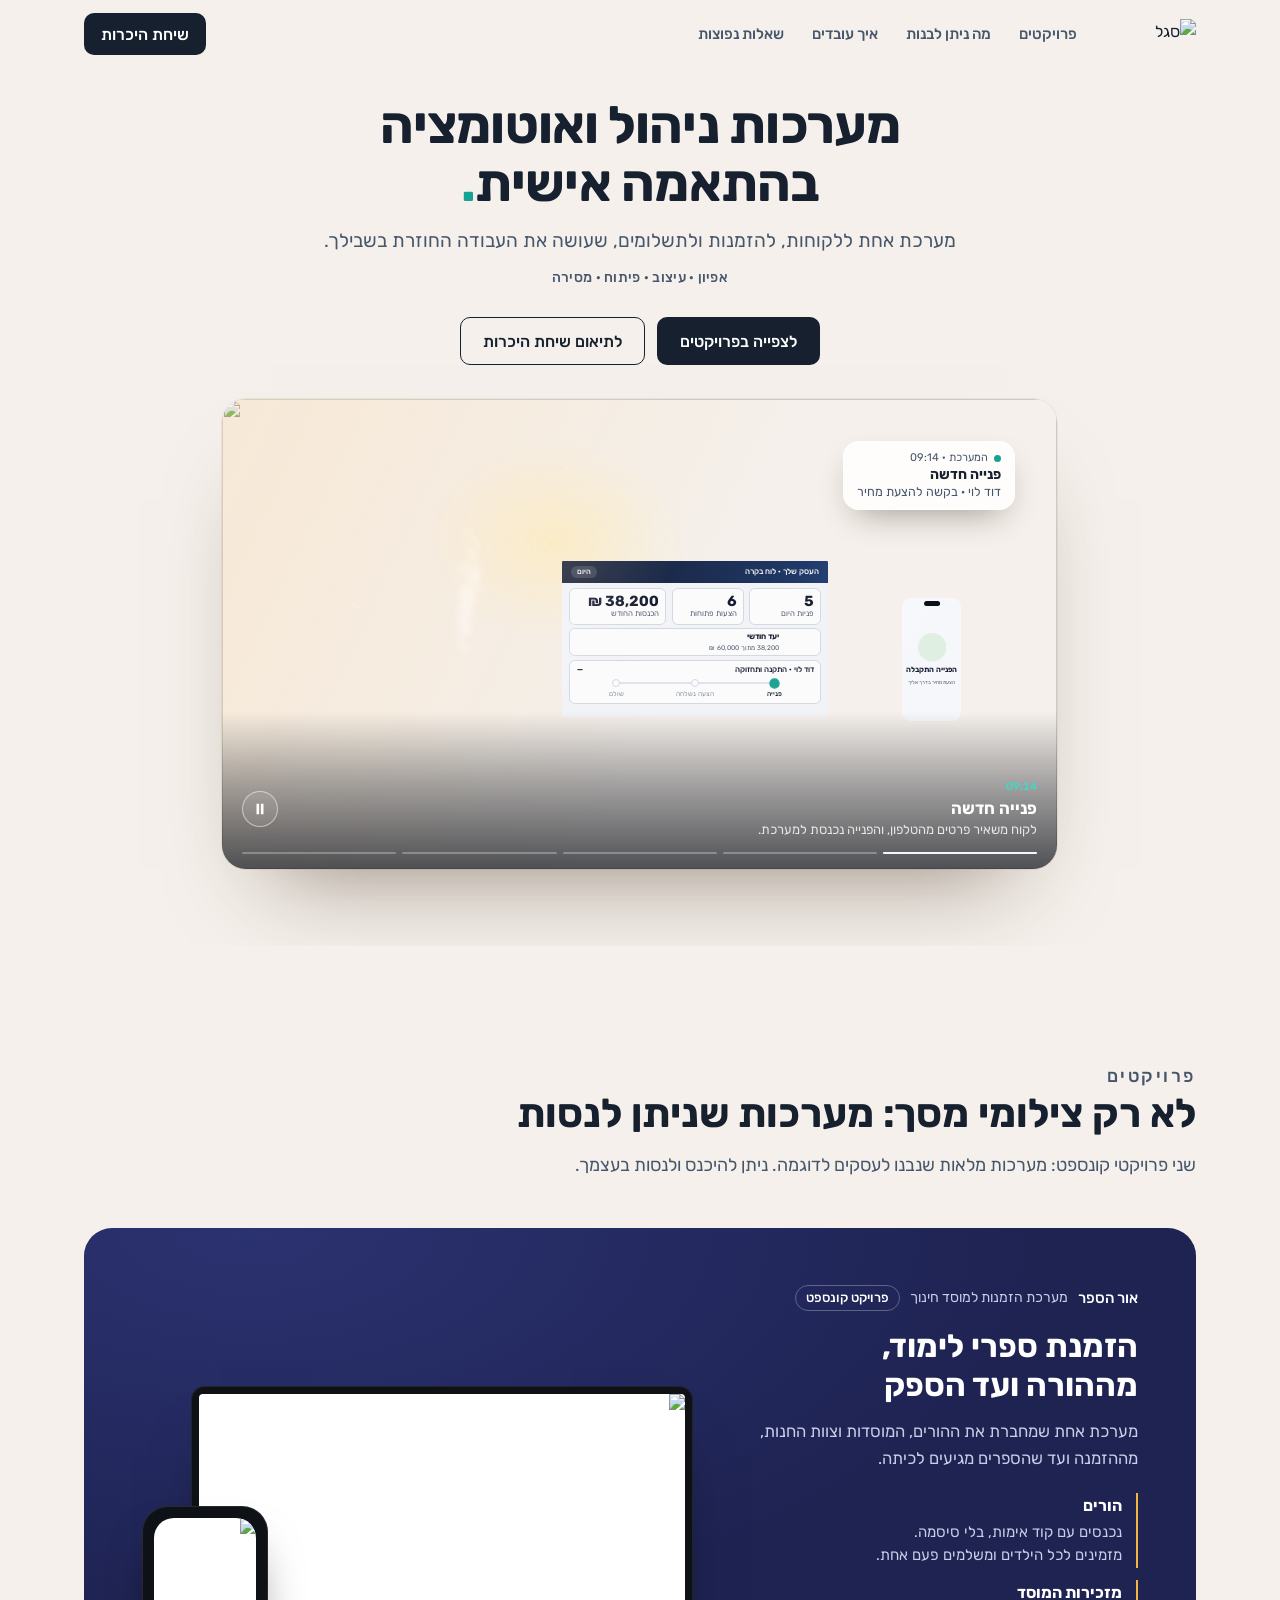
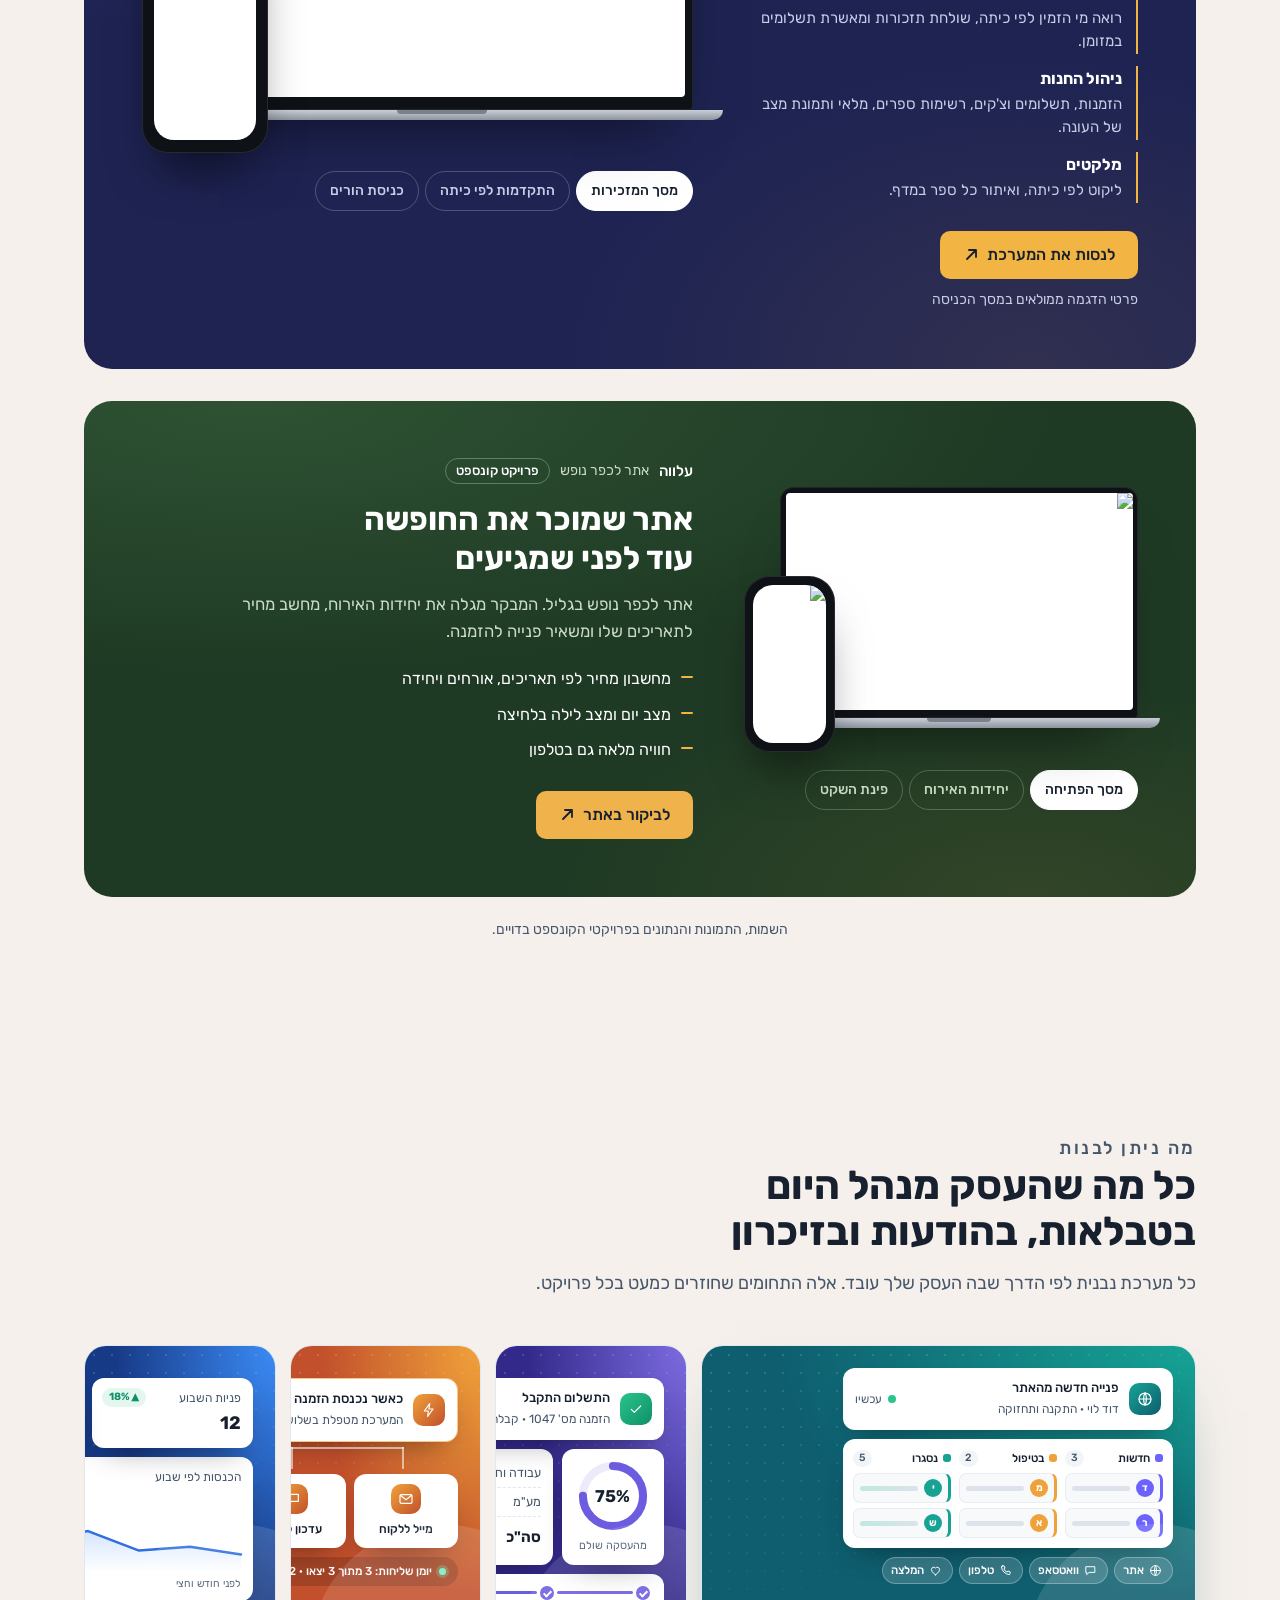
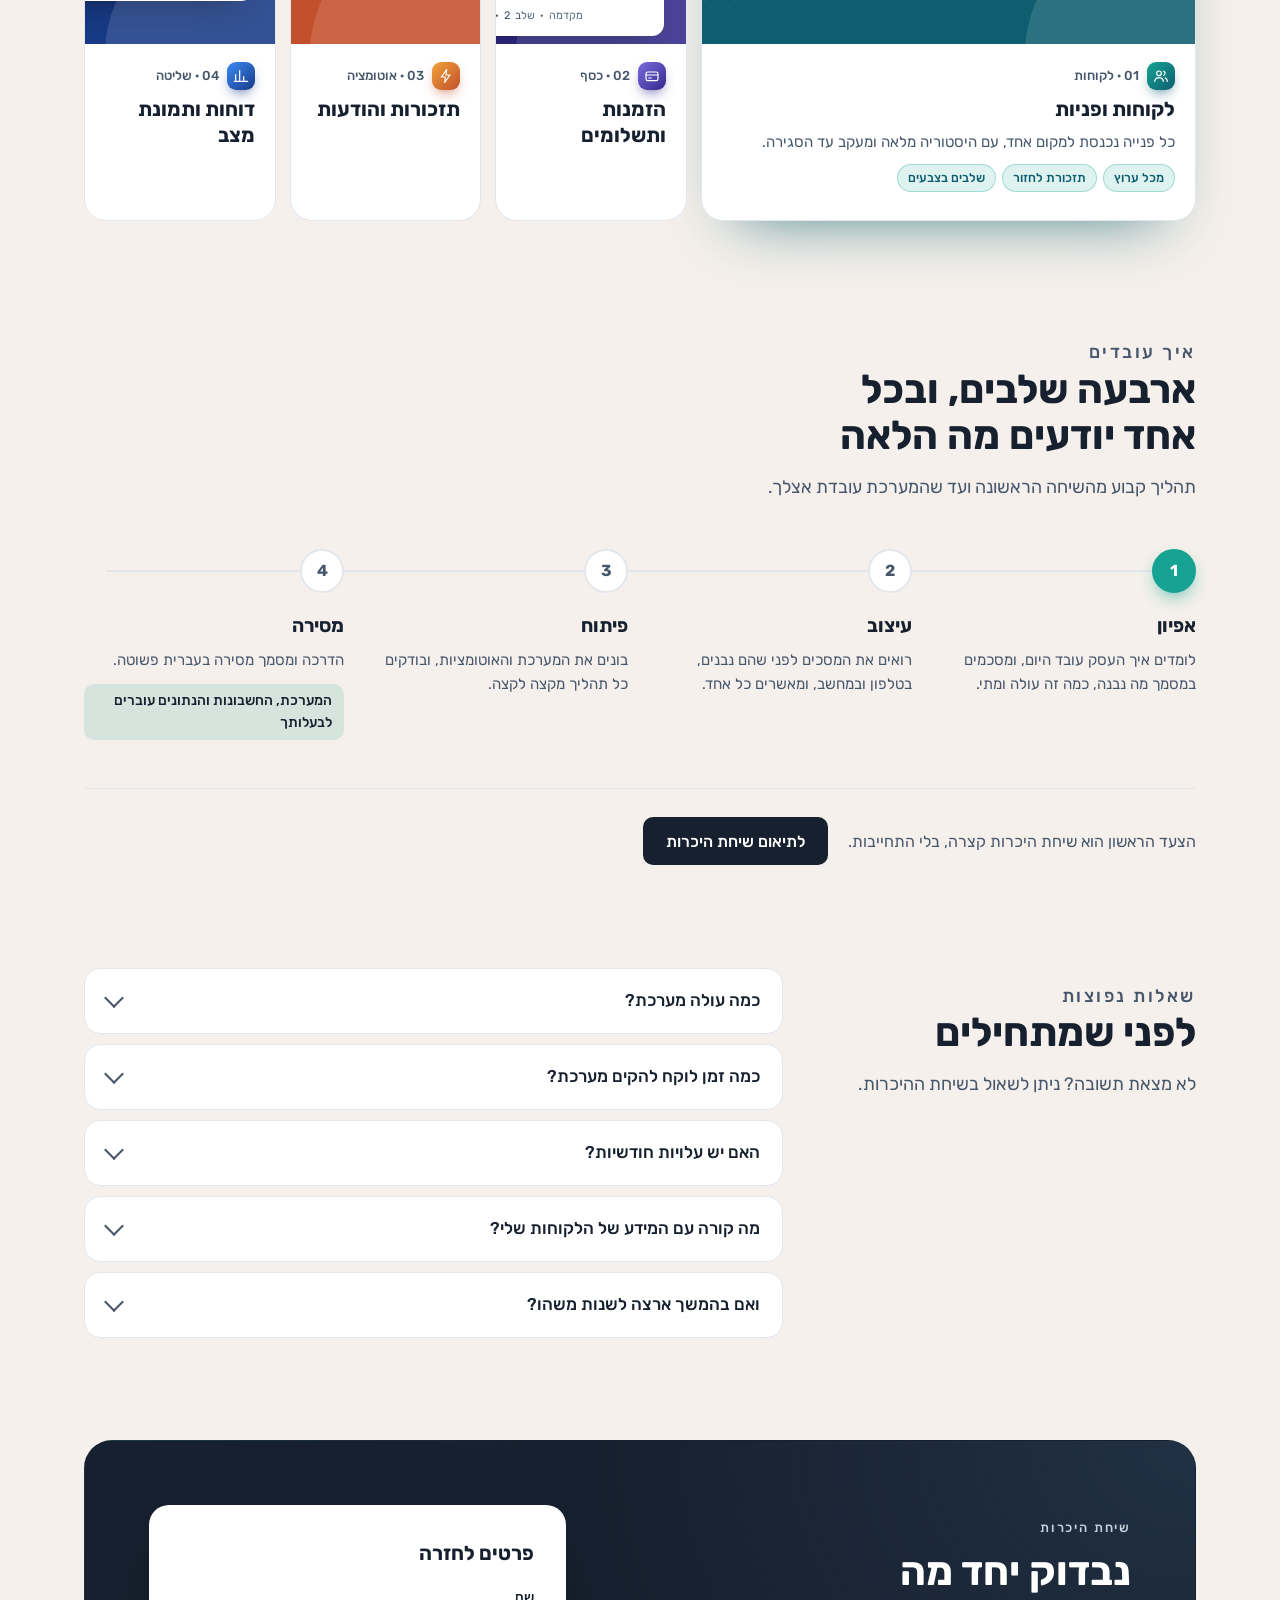
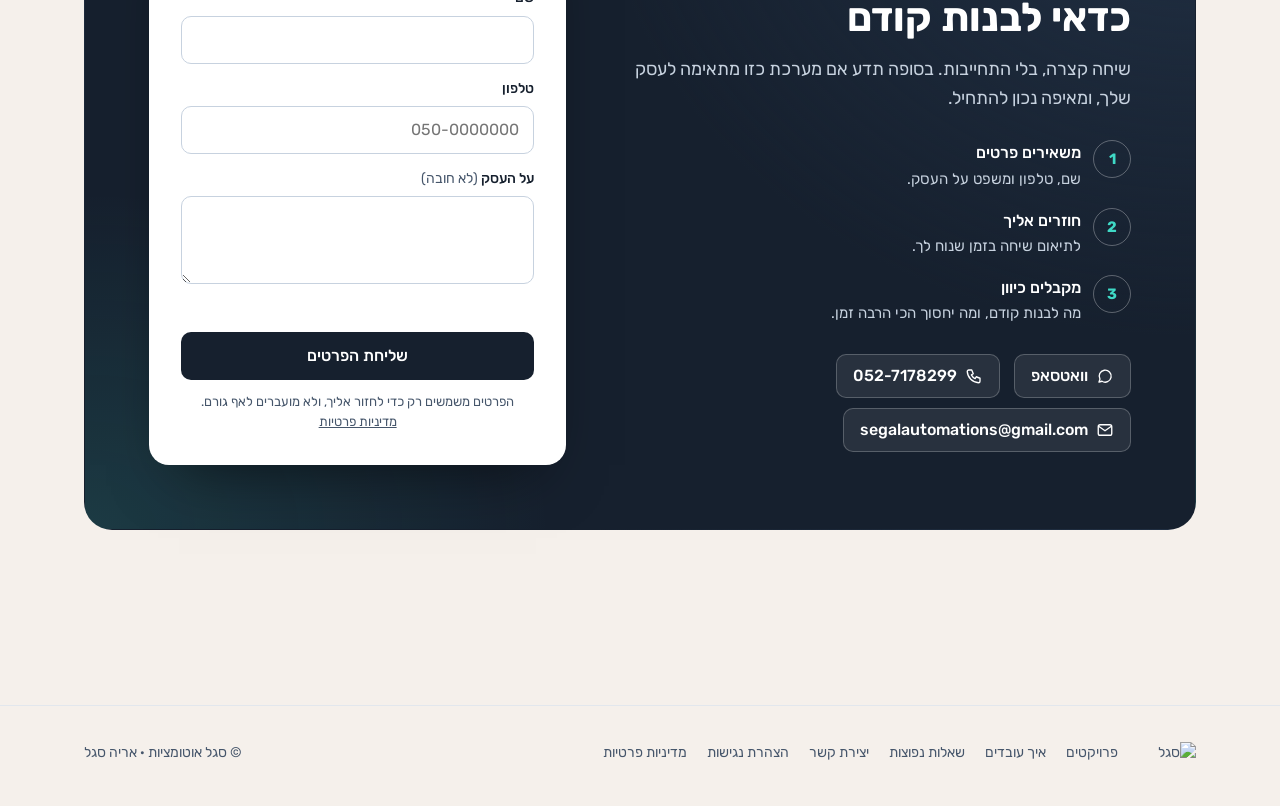
==== src/site.html @ b8241260 "האתר של סגל אוטומציות: דפים, תמונות, הגשה בשרת ותהליך הפניות - src: מקור הדפים (דף הבית, נגישות, פרט" ====
<!DOCTYPE html>
<html lang="he" dir="rtl" style="scroll-behavior:smooth;scroll-padding-top:76px">
<head>
<meta charset="utf-8">
<meta name="viewport" content="width=device-width,initial-scale=1">
<title>סגל אוטומציות · מערכות ניהול ואוטומציה בהתאמה אישית</title>
<link rel="icon" href="assets/segal-app-icon.svg" type="image/svg+xml">
<meta name="description" content="סגל אוטומציות בונה לעסקים קטנים ובינוניים מערכת אחת ללקוחות, להזמנות ולתשלומים, עם תזכורות והודעות שיוצאות לבד. אפיון, עיצוב, פיתוח ומסירה מלאה.">
<link rel="canonical" href="https://segalautomations.cloud/">
<meta property="og:type" content="website">
<meta property="og:locale" content="he_IL">
<meta property="og:site_name" content="סגל אוטומציות">
<meta property="og:title" content="סגל אוטומציות · מערכות ניהול ואוטומציה בהתאמה אישית">
<meta property="og:description" content="מערכת אחת ללקוחות, להזמנות ולתשלומים, שעושה את העבודה החוזרת בשבילך.">
<meta property="og:url" content="https://segalautomations.cloud/">
<meta property="og:image" content="https://segalautomations.cloud/og.jpg">
<meta property="og:image:width" content="1200">
<meta property="og:image:height" content="630">
<meta name="twitter:card" content="summary_large_image">
<meta name="theme-color" content="#16202E">

<link rel="preconnect" href="https://fonts.googleapis.com">
<link href="https://fonts.googleapis.com/css2?family=Rubik:wght@400;500;700&display=swap" rel="stylesheet">
<style>
/* VOICE: warm, personal, calm — a craftsman's desk, not a software ad
   IDEA: one day at a small business desk; the logo's dot runs the loop while the owner rests
   PICTURE: original illustrated scene, light changes morning → night → morning, real system UI on the devices
   COLOUR and TYPE: Segal navy + teal dot, warm wood and window light; Rubik 400/500/700
   LAYOUT: headline and promise on the right, the living scene on the left, story chips under it */
:root{color-scheme:light dark;
  --bg:light-dark(#F5F0EB,#16202E);--wall:transparent;--topo:light-dark(rgba(22,32,46,.085),rgba(255,255,255,.06));--topo2:light-dark(rgba(22,163,148,.22),rgba(63,217,198,.16));--ink:light-dark(#16202E,#FFFFFF);--muted:light-dark(#46566B,#C7D2DF);
  --cloud:light-dark(#F2F5F8,#213044);--line:light-dark(#E2E7ED,#2C3B50);
  --accent:light-dark(#16A394,#3FD9C6);--action:light-dark(#16202E,#3FD9C6);--on-action:light-dark(#FFFFFF,#16202E)}
:root[data-theme=light]{color-scheme:light}:root[data-theme=dark]{color-scheme:dark}
*{box-sizing:border-box;min-width:0}
body{margin:0;background:var(--bg);color:var(--ink);font:16px/1.6 Rubik,system-ui,sans-serif;overflow-x:clip}
.wrap{max-width:1240px;margin:0 auto;padding-inline:max(5vw,16px)}
.top{background:var(--wall)}
.top .wrap{display:flex;align-items:center;gap:20px;height:68px}
.logo{height:30px;width:auto;display:block}.logo.dk{display:none}
@media (prefers-color-scheme:dark){:root:not([data-theme=light]) .logo.lt{display:none}:root:not([data-theme=light]) .logo.dk{display:block}}
:root[data-theme=dark] .logo.lt{display:none}:root[data-theme=dark] .logo.dk{display:block}
.btn{display:inline-flex;align-items:center;justify-content:center;gap:8px;min-height:48px;padding:0 22px;border-radius:10px;font:500 16px Rubik,sans-serif;text-decoration:none;border:1.5px solid transparent;cursor:pointer;transition:transform .15s,box-shadow .2s}
.btn:active{transform:scale(.97)}
.btn.pri{background:var(--action);color:var(--on-action)}
.btn.pri:hover{box-shadow:0 10px 24px -10px rgba(22,32,46,.6)}
.btn.sec{border-color:currentColor;color:inherit;background:transparent}
.top .btn{margin-inline-start:auto;min-height:42px;padding:0 16px}
:focus-visible{outline:3px solid #3FD9C6;outline-offset:2px}

.herob{position:relative;overflow:hidden}

.top{position:relative;z-index:2}
.hero{display:grid;grid-template-columns:minmax(0,.78fr) minmax(0,1.22fr);gap:clamp(20px,3vw,48px);align-items:center;padding-block:clamp(16px,3vw,40px) clamp(40px,6vw,72px);position:relative;z-index:1}

h1{margin:0;font-size:clamp(32px,4.2vw,48px);line-height:1.08;font-weight:700;letter-spacing:-.01em;text-wrap:balance}
.kicker{display:inline-flex;align-items:center;gap:8px;font-size:14px;font-weight:500;color:var(--muted);background:color-mix(in srgb,var(--bg) 70%,transparent);border:1px solid var(--line);border-radius:999px;padding:6px 12px;margin-bottom:14px;backdrop-filter:blur(6px)}
.kicker i{width:8px;height:8px;border-radius:50%;background:var(--accent);box-shadow:0 0 0 4px color-mix(in srgb,#3FD9C6 25%,transparent);animation:beat 2.4s ease-in-out infinite}
@keyframes beat{50%{box-shadow:0 0 0 7px color-mix(in srgb,#3FD9C6 0%,transparent)}}
h1 .dot{color:var(--accent)}
.lead{margin:18px 0 0;font-size:clamp(17px,1.5vw,19px);color:var(--muted);max-width:46ch}
.acts{display:flex;flex-wrap:wrap;gap:12px;margin-top:28px}
.me{display:flex;align-items:center;gap:12px;margin-top:28px;padding-top:20px;border-top:1px solid var(--line);color:var(--muted);font-size:15px}
.me img{width:40px;height:40px;border-radius:10px}
.me b{color:var(--ink);font-weight:500;display:block}

/* ---------- the scene: a real photo, live UI on its screens ---------- */
.scene{position:relative;aspect-ratio:1672/941;container-type:inline-size;isolation:isolate;direction:ltr;
  border-radius:20px;overflow:hidden;box-shadow:0 1px 0 rgba(255,255,255,.6) inset,0 30px 70px -30px rgba(22,32,46,.45),0 0 0 1px rgba(22,32,46,.06)}

.tint{position:absolute;inset:0;z-index:2;pointer-events:none;opacity:0;transition:opacity 1.6s ease,background 1.6s ease}
.dev{position:absolute;z-index:3;direction:rtl}
.fx{position:absolute;inset:0;width:100%;height:100%;z-index:6;pointer-events:none}
.pw{position:absolute;inset:0;transition:filter 1.6s ease}
.pw .photo{position:absolute;inset:0;width:100%;height:100%;object-fit:cover;display:block}
.live{position:absolute;inset:0;background:url(img/desk-ai.webp) 0 0/100% 100% no-repeat;pointer-events:none}
.sway-shadow{filter:url(#fShadow);-webkit-mask-image:radial-gradient(13% 25% at 28% 40%,#000 45%,transparent 100%);mask-image:radial-gradient(13% 25% at 28% 40%,#000 45%,transparent 100%)}
.sway-plant{filter:url(#fPlant);-webkit-mask-image:radial-gradient(15% 30% at 12% 33%,#000 50%,transparent 100%);mask-image:radial-gradient(15% 30% at 12% 33%,#000 50%,transparent 100%)}
.sunpatch{position:absolute;inset:0;pointer-events:none;mix-blend-mode:soft-light;background:radial-gradient(22% 30% at 40% 30%,rgba(255,226,170,.55),transparent 70%);animation:drift 14s ease-in-out infinite alternate}
@keyframes drift{from{transform:translate(-4%,1%)}to{transform:translate(6%,-2%)}}
.steamcover{position:absolute;left:25.5%;top:36%;width:8%;height:23%;border-radius:50%;background:radial-gradient(closest-side,rgba(205,192,182,.95),rgba(205,192,182,.6) 55%,transparent);filter:blur(6px);opacity:0;transition:opacity 1.6s ease;pointer-events:none}
.air{position:absolute;inset:0;width:100%;height:100%;z-index:2;pointer-events:none}
.view{position:absolute;inset:0;opacity:0;transition:opacity .6s ease;display:flex;flex-direction:column}
.ls{position:relative}
.ls[data-v=day] .vday,.ls[data-v=night] .vnight,.ls[data-v=rep] .vrep{opacity:1}
.vnight{background:#0B1222;color:#C9D3EA;font-size:.95cqw}
.nbar{display:flex;justify-content:space-between;align-items:center;padding:.65cqw 1.1cqw;border-bottom:.1cqw solid #1E2A44;color:#fff;font-weight:500}
.nbar i{width:.7cqw;height:.7cqw;border-radius:50%;background:#3FD9C6;box-shadow:0 0 .8cqw #3FD9C6;animation:beat 1.6s infinite}
.log{list-style:none;margin:0;padding:.9cqw 1.1cqw;display:grid;gap:.75cqw}
.log li{display:flex;gap:.9cqw;opacity:0;transform:translateY(.6cqw);transition:all .45s}
.log li time{color:#3FD9C6;font-variant-numeric:tabular-nums}
.ls[data-v=night] .log li{opacity:1;transform:none}
.ls[data-v=night] .log li:nth-child(2){transition-delay:.35s}.ls[data-v=night] .log li:nth-child(3){transition-delay:.7s}.ls[data-v=night] .log li:nth-child(4){transition-delay:1.05s}
.rbar{background:linear-gradient(90deg,#16202E,#24364F)}
.rbody{padding:.8cqw .9cqw;display:grid;gap:.7cqw;flex:1}
.rk{display:grid;grid-template-columns:repeat(3,1fr);gap:.6cqw}
.rk div{background:#fff;border:.1cqw solid #D7DBE6;border-radius:.7cqw;padding:.5cqw .7cqw}
.rk b{display:block;font-size:1.7cqw;line-height:1.1;white-space:nowrap}
.rk small{font-size:.8cqw;color:#535C72}
.charts{display:grid;grid-template-columns:1.2fr 1fr;gap:.6cqw}
.ch{background:#fff;border:.1cqw solid #D7DBE6;border-radius:.7cqw;padding:.5cqw .7cqw;display:grid;gap:.3cqw}
.ch small{font-size:.8cqw;color:#535C72}
.ch .bars{display:flex;gap:.35cqw;align-items:flex-end;height:7.2cqw;direction:rtl}
.ch .bars i{flex:1;position:relative;background:#C9B6F7;border-radius:.3cqw .3cqw 0 0;height:0;transition:height .8s cubic-bezier(.3,1.4,.5,1)}
.ch .bars i.hi{background:#7C3AED}
.ch .bars i:nth-child(2){transition-delay:.06s}.ch .bars i:nth-child(3){transition-delay:.12s}.ch .bars i:nth-child(4){transition-delay:.18s}.ch .bars i:nth-child(5){transition-delay:.24s}.ch .bars i:nth-child(6){transition-delay:.3s}.ch .bars i:nth-child(7){transition-delay:.36s}
.ls[data-v=rep] .ch .bars i{height:var(--h)}
.ch .bars em{position:absolute;bottom:-1.1cqw;left:50%;transform:translateX(-50%);font-style:normal;font-size:.62cqw;color:#535C72;white-space:nowrap}
.spark{width:100%;height:7.2cqw}
.spark .line{stroke-dasharray:1;stroke-dashoffset:1;transition:stroke-dashoffset 1.2s ease .2s}
.spark .area{opacity:0;transition:opacity .8s ease .9s}
.ls[data-v=rep] .spark .line{stroke-dashoffset:0}.ls[data-v=rep] .spark .area{opacity:1}
/* notifications that tell the story inside the picture */
.note2{position:absolute;z-index:5;direction:rtl;display:flex;gap:10px;align-items:center;width:max-content;max-width:min(320px,40cqw);padding:10px 14px;border-radius:16px;background:rgba(255,255,255,.82);backdrop-filter:blur(14px) saturate(1.4);-webkit-backdrop-filter:blur(14px) saturate(1.4);box-shadow:0 14px 34px -14px rgba(30,22,12,.45),0 0 0 1px rgba(255,255,255,.6) inset;color:#16202E;opacity:0;transform:translateY(12px) scale(.94);transition:opacity .4s,transform .55s cubic-bezier(.3,1.5,.5,1);pointer-events:none}
.note2.show{opacity:1;transform:none}
.note2 img{width:34px;height:34px;border-radius:9px;flex:none}
.note2 span{display:grid;line-height:1.3;min-width:0}
.note2 small{font-size:11px;color:#46566B;display:flex;align-items:center;gap:6px}
.note2 small::before{content:"";width:7px;height:7px;border-radius:50%;background:#16A394}
.note2 b{font-size:14px;font-weight:700}
.note2 em{font-style:normal;font-size:12.5px;color:#46566B}
.n0{right:5%;top:9%}.n1{right:15%;top:5%}.n2{left:43%;top:5%}.n3{left:3%;top:5%}.n4{left:49%;top:5%}
@container (max-width:780px){.note2{padding:7px 10px;border-radius:12px}.note2 b{font-size:12.5px}.note2 em{font-size:11.5px}.note2 small{font-size:10px}}
.n3{background:rgba(16,24,44,.72);color:#fff;box-shadow:0 0 0 1px rgba(255,255,255,.12) inset}.n3 small,.n3 em{color:#C7D2DF}
@media(max-width:700px){.note2{width:56%;padding:7px 9px;gap:7px;border-radius:12px}.note2 img{width:24px;height:24px;border-radius:6px}.note2 b{font-size:12px}.note2 em{font-size:11px}.note2 small{font-size:10px}.n0,.n1{right:3%;top:5%}.n2,.n3,.n4{left:3%;top:5%}}
.spot{position:absolute;inset:0;z-index:4;pointer-events:none;--sx:85%;--sy:55%;--sr:13%;
  background:radial-gradient(circle at var(--sx) var(--sy),transparent 0,transparent var(--sr),rgba(12,18,30,.38) calc(var(--sr) + 9%));transition:--sx .8s,--sy .8s}
@property --sx{syntax:'<percentage>';inherits:false;initial-value:85%}
@property --sy{syntax:'<percentage>';inherits:false;initial-value:55%}
@property --sr{syntax:'<percentage>';inherits:false;initial-value:13%}
.spot{transition:--sx .9s cubic-bezier(.4,0,.2,1),--sy .9s cubic-bezier(.4,0,.2,1),--sr .9s cubic-bezier(.4,0,.2,1)}
.sc{display:flex;gap:16px;align-items:center;background:var(--bg);border:1px solid var(--line);border-radius:16px;padding:14px 18px;box-shadow:0 14px 30px -24px rgba(22,32,46,.5)}
.sc.in .sct{animation:scin .45s ease}
@keyframes scin{from{opacity:0;transform:translateY(6px)}}
.scn{flex:none;display:grid;place-items:center;width:58px;height:58px;border-radius:14px;background:var(--action);color:var(--on-action);line-height:1}
.scn b{font-size:24px;font-weight:700}.scn span{font-size:11px;opacity:.8}
.sct{display:grid;gap:2px;min-width:0}
.sct small{font-size:13px;font-weight:500;color:var(--accent)}
.sct b{font-size:18px;font-weight:700;line-height:1.3}
.sct p{margin:0;font-size:15px;color:var(--muted);line-height:1.45}
.hero{display:block!important;padding-block:clamp(12px,2.2vw,28px) clamp(40px,6vw,80px)}
.htxt{text-align:center;max-width:900px;margin:0 auto clamp(22px,3vw,34px)}
.htxt h1{font-size:clamp(32px,4.6vw,52px);line-height:1.12;letter-spacing:-.015em}
.htxt .lead{margin:14px auto 0;max-width:60ch;text-wrap:balance}
.htxt .acts{justify-content:center}
.incl{margin:10px 0 0;font-size:14px;font-weight:500;letter-spacing:.02em;color:var(--muted)}
.htxt .kicker{margin-inline:auto}
.stage{max-width:min(1000px,calc((100vh - 430px) * 1.777));min-width:min(100%,640px);margin:0 auto}
.scene{border-radius:24px!important;box-shadow:0 50px 90px -50px rgba(60,40,20,.55),0 0 0 1px rgba(60,40,20,.06)!important}
.capbar{position:absolute;inset-inline:0;bottom:0;z-index:7;display:flex;align-items:flex-end;justify-content:space-between;gap:16px;padding:clamp(40px,8cqw,90px) clamp(14px,2.4cqw,30px) clamp(30px,3.2cqw,38px);background:linear-gradient(to top,rgba(14,18,26,.72),rgba(14,18,26,.35) 55%,transparent);color:#fff;direction:rtl}
.captxt{display:grid;gap:2px;min-width:0}
.captxt.in{animation:capin .5s ease}
@keyframes capin{from{opacity:0;transform:translateY(6px)}}
.captxt small{font-size:clamp(11px,1.1cqw,14px);font-weight:500;color:#3FD9C6;font-variant-numeric:tabular-nums}
.captxt b{font-size:clamp(16px,2cqw,24px);font-weight:700;line-height:1.25}
.captxt span{font-size:clamp(13px,1.35cqw,16px);color:rgba(255,255,255,.82);line-height:1.4}
.capctl{display:flex;align-items:center;flex:none}
#chips{position:absolute;inset-inline:clamp(14px,2.4cqw,30px);bottom:8px;display:flex;gap:6px;z-index:8}
.capbar .chip{flex:1;height:16px;min-height:16px;min-width:0;width:auto;padding:0;border:0;background:none;cursor:pointer;position:relative;font-size:0}
.capbar .chip::before{content:"";position:absolute;inset-inline:0;top:7px;height:2px;border-radius:2px;background:rgba(255,255,255,.28)}
.capbar .chip i{position:absolute;right:0;bottom:auto;top:7px;height:2px;width:0;border-radius:2px;background:rgba(255,255,255,.92)}
.capbar .chip.past i,.capbar .chip[aria-current=true] i{width:100%}
.chip span{display:none}
.chip::before{content:"";position:absolute;inset-inline:0;top:7px;height:2px;border-radius:2px;background:rgba(255,255,255,.28)}
.chip i{position:absolute;right:0;top:7px;height:2px;width:0;border-radius:2px;background:rgba(255,255,255,.92)}
.chip.past i,.chip[aria-current=true] i{width:100%;background:rgba(255,255,255,.92)}
.capctl{align-self:center}
.capbar .pp{min-height:36px;width:36px;padding:0;justify-content:center;border-radius:50%;border:1.5px solid rgba(255,255,255,.5);color:#fff;background:rgba(255,255,255,.08);margin:0}

.below{display:flex;justify-content:space-between;align-items:center;gap:12px;flex-wrap:wrap;margin-top:14px;padding-inline:6px}
.below .note{margin:0}
.below .me{display:inline-flex;align-items:center;gap:8px;font-size:14px;color:var(--muted);margin:0;padding:0;border:0}
.below .me img{width:28px;height:28px;border-radius:7px}
@media(max-width:700px){.capbar{padding:34px 10px 6px;gap:6px}.captxt span{display:none}.captxt b{font-size:14px}.capbar .pp{width:30px;min-height:30px}.note2{display:none}.scene{border-radius:16px!important}}
.ps{position:relative}
.pv{position:absolute;inset:0;opacity:0;transition:opacity .45s ease;background:#F6F7FB;display:flex;flex-direction:column}
.ps[data-v=form] .pform,.ps[data-v=sent] .pok2:not(.ppaid),.ps[data-v=quote] .pquote,.ps[data-v=paid] .ppaid{opacity:1}
.ps .ptop{background:linear-gradient(135deg,#24364F,#16202E)}
.fld{margin:.45cqw .5cqw 0;background:#fff;border:.08cqw solid #D7DBE6;border-radius:.55cqw;padding:.3cqw .5cqw;font-size:.68cqw}
.fld small{display:block;color:#535C72;font-size:.55cqw}
.qrow{display:flex;justify-content:space-between;margin:.4cqw .55cqw 0;font-size:.68cqw;color:#535C72}
.qrow b{color:#141A2E}
.qtot{border-top:.08cqw solid #D7DBE6;padding-top:.4cqw;font-size:.8cqw;color:#141A2E}
.pok2{align-items:center;justify-content:center;gap:.45cqw;text-align:center}
.pok2 svg{width:3.4cqw;height:3.4cqw}
.pok2 circle{fill:#DFF0E3}.pok2 path{fill:none;stroke:#1C5E30;stroke-width:6;stroke-linecap:round;stroke-linejoin:round;stroke-dasharray:60;stroke-dashoffset:60}
.ps[data-v=sent] .pok2:not(.ppaid) path,.ps[data-v=paid] .ppaid path{animation:draw .5s .15s ease-out forwards}
.pok2 b{font-size:.9cqw}.pok2 small{font-size:.62cqw;color:#535C72}
.deal{background:#fff;border:.1cqw solid #D7DBE6;border-radius:.7cqw;padding:.45cqw .8cqw;display:grid;gap:.4cqw;transition:background .6s,border-color .6s}
.deal.flash{background:#EFFBF9;border-color:#9EE6DC}
.dhead{display:flex;justify-content:space-between;align-items:center;gap:.6cqw}
.dhead b{font-weight:500}.dhead span{font-weight:700;font-variant-numeric:tabular-nums;white-space:nowrap}
.pipe{display:grid;grid-template-columns:repeat(3,1fr);position:relative;font-size:.8cqw;color:#8A93A6}
.pipe::before{content:"";position:absolute;top:.45cqw;right:16.6%;left:16.6%;height:.18cqw;background:#E2E7ED;border-radius:1cqw}
.pipe::after{content:"";position:absolute;top:.45cqw;right:16.6%;height:.18cqw;width:0;background:#16A394;border-radius:1cqw;transition:width .7s cubic-bezier(.4,0,.2,1)}
.pipe[data-s="2"]::after{width:33.4%}.pipe[data-s="3"]::after{width:66.8%}
.pipe span{display:grid;justify-items:center;gap:.3cqw;position:relative;z-index:1;transition:color .4s}
.pipe i{width:1.05cqw;height:1.05cqw;border-radius:50%;background:#fff;border:.18cqw solid #D7DBE6;transition:all .45s cubic-bezier(.3,1.5,.5,1)}
.pipe[data-s="1"] span:nth-child(1),.pipe[data-s="2"] span:nth-child(-n+2),.pipe[data-s="3"] span{color:#141A2E;font-weight:500}
.pipe[data-s="1"] span:nth-child(1) i,.pipe[data-s="2"] span:nth-child(-n+2) i,.pipe[data-s="3"] span i{background:#16A394;border-color:#16A394;transform:scale(1.15)}
.pipe[data-s="3"] span:nth-child(3) i{background:#1C7C3A;border-color:#1C7C3A}
/* report: leads by source, brand palette */
.donut{display:flex;align-items:center;gap:.8cqw}
.donut svg{width:6.4cqw;height:6.4cqw;flex:none;transform:rotate(-90deg)}
.donut circle{fill:none;stroke-width:9;transition:stroke-dasharray .9s cubic-bezier(.4,0,.2,1)}
.legend{list-style:none;margin:0;padding:0;display:grid;gap:.25cqw;font-size:.72cqw;color:#535C72}
.legend li{display:flex;align-items:center;gap:.35cqw;white-space:nowrap}
.legend i{width:.7cqw;height:.7cqw;border-radius:.2cqw;flex:none}
/* laptop screen, measured on the photo */
.scr{left:40.73%;top:34.43%;width:31.82%;height:33.16%;overflow:hidden;border-radius:.15cqw;box-shadow:0 0 0 rgba(120,160,255,0);transition:box-shadow 1.6s,filter 1.6s}
.scr.glow{box-shadow:0 0 5cqw 1.2cqw rgba(120,160,255,.35)}
.scr::after{content:"";position:absolute;inset:0;background:linear-gradient(115deg,rgba(255,255,255,.16),transparent 35%,transparent 70%,rgba(255,255,255,.05));pointer-events:none}
.ls{filter:contrast(.97);height:100%;background:#F6F7FB;color:#141A2E;font-size:.95cqw;line-height:1.35}
.lbar{background:linear-gradient(90deg,#141A2E,#1E3A6E);color:#fff;padding:.65cqw 1.1cqw;display:flex;justify-content:space-between;align-items:center;font-weight:500}
.lbar i{font-style:normal;font-size:.9cqw;background:rgba(255,255,255,.14);padding:.1cqw .7cqw;border-radius:2cqw}
.lbody{padding:.6cqw .8cqw;display:grid;gap:.45cqw}
.lk{display:grid;grid-template-columns:1fr 1fr 1.35fr;gap:.7cqw}
.lk div{background:#fff;border:.1cqw solid #D7DBE6;border-radius:.7cqw;padding:.45cqw .7cqw;transition:background .6s}
.lk b{display:block;font-size:1.75cqw;line-height:1.1;font-variant-numeric:tabular-nums;white-space:nowrap}
.lk small{color:#535C72;font-size:.95cqw}
.lk div.flash{background:#DDF7F3}
.lrow{display:grid;grid-template-columns:auto 1fr;gap:.8cqw;align-items:center;background:#fff;border:.1cqw solid #D7DBE6;border-radius:.7cqw;padding:.35cqw .8cqw;height:3.3cqw}
.ring circle{fill:none;stroke-width:9}.ring .bg{stroke:#E6E9F1}.ring .fg{stroke:#7C3AED;stroke-linecap:round;transition:stroke-dashoffset 1s cubic-bezier(.3,1.4,.5,1)}
.ring text{font-weight:700;font-size:19px;font-family:Rubik,sans-serif;fill:#141A2E}
.feed{background:#fff;border:.1cqw solid #D7DBE6;border-radius:.7cqw;overflow:hidden}
.feed div{display:flex;justify-content:space-between;padding:.4cqw .9cqw;border-top:.1cqw solid #EDEFF5}
.feed div:first-child{border-top:0}
.feed small{color:#535C72}
.feed .new{animation:drop .7s cubic-bezier(.3,1.4,.5,1)}
@keyframes drop{from{transform:translateY(-1cqw);opacity:0;background:#DDF7F3}}
/* phone, standing on the desk to the right of the laptop */
.ph{left:81.46%;top:42.4%;width:7.06%;height:26.04%;border-radius:1.05cqw;overflow:hidden;cursor:pointer}
.ps{height:100%;background:#F6F7FB;border-radius:1.05cqw;overflow:hidden;color:#141A2E;font-size:.7cqw;line-height:1.3;position:relative}
.ps::after{content:"";position:absolute;inset:0;background:linear-gradient(120deg,rgba(255,255,255,.22),transparent 38%);pointer-events:none}
.isl{position:absolute;top:.35cqw;left:50%;transform:translateX(-50%);width:1.9cqw;height:.55cqw;border-radius:1cqw;background:#0d1117;z-index:2}
.ptop{background:linear-gradient(135deg,#1E3A6E,#141A2E);color:#fff;padding:1.2cqw .55cqw .5cqw}
.ptop b{font-size:1cqw}.ptop small{display:block;color:#C9D3EA;font-size:.65cqw}
.kid{margin:.5cqw .5cqw 0;background:#fff;border:.08cqw solid #D7DBE6;border-radius:.6cqw;padding:.4cqw .5cqw;display:flex;justify-content:space-between;gap:.3cqw}
.kid small{display:block;color:#535C72;font-size:.6cqw}
.pbtn{margin:.7cqw .5cqw 0;background:#2563EB;color:#fff;border-radius:.7cqw;text-align:center;padding:.6cqw .3cqw;font-weight:500;position:relative;overflow:hidden;transition:transform .15s}
.pbtn.tap{transform:scale(.94)}
.pbtn.tap::after{content:"";position:absolute;left:50%;top:50%;width:1cqw;height:1cqw;border-radius:50%;background:rgba(255,255,255,.55);transform:translate(-50%,-50%);animation:rip .6s ease-out forwards}
@keyframes rip{to{width:12cqw;height:12cqw;opacity:0}}
.pok{position:absolute;inset:0;background:#F6F7FB;display:flex;flex-direction:column;align-items:center;justify-content:center;gap:.5cqw;text-align:center;opacity:0;transition:opacity .4s}
.pok.show{opacity:1}
.pok svg{width:3.6cqw;height:3.6cqw}
.pok circle{fill:#DFF0E3}.pok path{fill:none;stroke:#1C5E30;stroke-width:6;stroke-linecap:round;stroke-linejoin:round;stroke-dasharray:60;stroke-dashoffset:60}
.pok.show path{animation:draw .5s .15s ease-out forwards}
@keyframes draw{to{stroke-dashoffset:0}}
.pok b{font-size:.95cqw}.pok small{font-size:.65cqw;color:#535C72}
/* floating cards on the wall */
.card{position:absolute;z-index:5;background:#fff;color:#141A2E;border-radius:.9cqw;box-shadow:0 1.2cqw 3cqw -1cqw rgba(40,30,20,.35);padding:.9cqw 1.1cqw;font-size:1.05cqw;line-height:1.35;direction:rtl;opacity:0;transform:translateY(1.2cqw) scale(.92);transition:opacity .45s,transform .6s cubic-bezier(.3,1.5,.5,1)}
.card.show{opacity:1;transform:none}
.card b{display:block;font-size:1.2cqw}
.card small{color:#535C72}
.mail{left:62%;top:9%;width:19%}
.mail .env{display:flex;gap:.7cqw;align-items:center}
.mail svg{width:2.6cqw;height:2.6cqw;flex:none}
.supp{left:3%;top:15%;width:16.5%}
.supp .ln{height:.55cqw;background:#E6E9F1;border-radius:1cqw;margin-top:.5cqw;overflow:hidden}
.supp .ln i{display:block;height:100%;width:0;background:#16A394;border-radius:1cqw;transition:width .7s ease}
.supp.show .ln:nth-of-type(1) i{width:100%;transition-delay:.2s}
.supp.show .ln:nth-of-type(2) i{width:80%;transition-delay:.5s}
.supp.show .ln:nth-of-type(3) i{width:92%;transition-delay:.8s}
.rep{left:44%;top:6%;width:24%}
.rep .bars{display:flex;gap:.4cqw;align-items:flex-end;height:3cqw;margin-top:.6cqw}
.rep .bars i{flex:1;background:#7C3AED;border-radius:.3cqw .3cqw 0 0;height:0;transition:height .7s cubic-bezier(.3,1.4,.5,1)}
.rep.show .bars i{height:var(--h)}
.zz{left:62%;top:14%;width:auto;background:rgba(20,28,46,.55);color:#E6ECF7;box-shadow:none;border:.1cqw solid rgba(255,255,255,.18);font-size:1.15cqw;backdrop-filter:blur(4px)}

/* story strip */
.story{margin-top:16px;display:grid;gap:10px;max-width:640px;margin-inline:auto 0;padding-inline:clamp(0px,3vw,40px)}
.sr{position:absolute!important;width:1px;height:1px;overflow:hidden;clip:rect(0 0 0 0);white-space:nowrap}
.cap{display:flex;align-items:baseline;gap:10px;min-height:30px}
.cap time{font-weight:700;font-size:16px;color:var(--accent);font-variant-numeric:tabular-nums;white-space:nowrap}
.cap p{margin:0;font-size:16px}
.ctrl{display:flex;align-items:center;gap:6px;flex-wrap:wrap}
.chip{position:relative;min-height:44px;border:0;background:none;cursor:pointer;padding:0 2px 10px;font:inherit;font-size:14px;font-weight:500;color:var(--muted);flex:1;min-width:0;text-align:center;transition:color .3s}
.chip::before{content:"";position:absolute;bottom:0;inset-inline:0;height:3px;border-radius:3px;background:var(--line)}
.chip i{position:absolute;bottom:0;right:0;height:3px;width:0;border-radius:3px;background:var(--accent)}
.chip.past i{width:100%}
.chip[aria-current=true]{color:var(--ink)}
.chip[aria-current=true] i{width:100%}
@keyframes fill{from{width:0}to{width:100%}}

.pp{margin-inline-start:8px;flex:none;min-height:44px;border:1.5px solid var(--line);background:none;color:var(--ink);border-radius:10px;padding:0 14px;font-weight:500;font-size:15px;font-family:inherit;cursor:pointer;display:inline-flex;align-items:center;gap:8px}
.note{font-size:13px;color:var(--muted)}
@media(max-width:900px){.hero{grid-template-columns:1fr}.scene{order:2}.story{order:3}}
@media(max-width:700px){.live{display:none}}
@media(prefers-reduced-motion:reduce){.live,.sunpatch{display:none}*,*::before,*::after{animation:none!important;transition:none!important}}


/* ---------- עבודות ---------- */
.work{padding-block:clamp(56px,8vw,112px) clamp(40px,6vw,80px)}
.whead{max-width:680px;margin-bottom:clamp(28px,4vw,48px)}
.label{margin:0 0 10px;font-size:13px;font-weight:500;letter-spacing:.14em;color:var(--muted)}
.whead h2{margin:0;font-size:clamp(28px,3.4vw,40px);line-height:1.15;font-weight:700;text-wrap:balance}
.whead p{text-wrap:pretty;margin:14px 0 0;font-size:clamp(16px,1.4vw,18px);color:var(--muted)}

.case{--pc:#1E2352;--pc2:#2B3270;--pa:#F2B544;--pink:#FFFFFF;--pmut:#C9CDE8;
  position:relative;display:grid;grid-template-columns:minmax(0,5fr) minmax(0,7fr);gap:clamp(24px,4vw,64px);align-items:center;
  padding:clamp(24px,4.5vw,64px);border-radius:28px;color:var(--pink);overflow:hidden;isolation:isolate;
  background:radial-gradient(120% 90% at 15% 0%,var(--pc2) 0%,transparent 60%),var(--pc)}
.case+.case{margin-top:clamp(20px,3vw,32px)}
.case.alva{--pc:#1F3A24;--pc2:#2E5233;--pa:#F0B24A;--pmut:#CBDCC6}
.case.flip .ctext{order:2}
.case::after{content:"";position:absolute;inset:0;z-index:-1;pointer-events:none;opacity:.5;
  background:radial-gradient(60% 60% at 85% 100%,color-mix(in srgb,var(--pa) 18%,transparent),transparent 70%)}
.ctag{display:flex;flex-wrap:wrap;align-items:center;gap:10px;font-size:14px;color:var(--pmut)}
.ctag b{color:var(--pink);font-weight:500;font-size:15px}
.pill{display:inline-flex;align-items:center;min-height:26px;padding:0 10px;border-radius:999px;font-size:13px;font-weight:500;color:var(--pink);border:1px solid rgba(255,255,255,.28)}
.ctext h3{margin:16px 0 0;font-size:clamp(24px,2.6vw,32px);line-height:1.2;font-weight:700;text-wrap:balance}
.ctext>p{margin:14px 0 0;color:var(--pmut);font-size:clamp(16px,1.3vw,17px);max-width:44ch}
.roles{margin:22px 0 0;display:grid;gap:12px}
.roles div{padding-inline-start:14px;border-inline-start:2px solid var(--pa)}
.roles dt{font-weight:700;font-size:16px}
.roles dd{margin:2px 0 0;color:var(--pmut);font-size:15px;line-height:1.55}
.outs{list-style:none;margin:22px 0 0;padding:0;display:grid;gap:10px}
.outs li{position:relative;padding-inline-start:22px;font-size:16px}
.outs li::before{content:"";position:absolute;inset-inline-start:0;top:.62em;width:12px;height:2px;border-radius:2px;background:var(--pa)}
.cacts{display:flex;flex-wrap:wrap;align-items:center;gap:10px 16px;margin-top:28px}
.case .btn.pri{background:var(--pa);color:#16202E}
.case .btn.pri:hover{box-shadow:0 12px 28px -12px color-mix(in srgb,var(--pa) 80%,transparent)}
.case .btn svg{flex:none}
.cnote{font-size:14px;color:var(--pmut)}
.clink{color:var(--pink);font-size:15px;text-decoration:underline;text-underline-offset:4px}

/* devices */
.vis{position:relative;padding-bottom:6%;perspective:1400px}
.wlap{position:relative;margin-inline-end:9%;transform-origin:50% 100%}
.wlap .bz{background:#0E1116;border-radius:14px 14px 4px 4px;padding:1.6% 1.6% 2.4%;box-shadow:0 0 0 1px rgba(255,255,255,.08) inset,0 40px 60px -30px rgba(0,0,0,.6)}
.wlap .wsc{position:relative;aspect-ratio:16/10;border-radius:4px;overflow:hidden;background:#fff}
.wlap .base{height:10px;margin:0 -6%;border-radius:0 0 14px 14px;background:linear-gradient(#C9CED6,#8E959F);box-shadow:0 18px 30px -14px rgba(0,0,0,.55)}
.wlap .base::before{content:"";display:block;width:16%;height:4px;margin:0 auto;border-radius:0 0 6px 6px;background:#7A818C}
.wph{position:absolute;left:0;bottom:0;width:23%;background:#0E1116;border-radius:clamp(14px,2.4vw,26px);padding:2.2%;box-shadow:0 0 0 1px rgba(255,255,255,.1) inset,0 30px 50px -20px rgba(0,0,0,.65)}
.wph .wsc{position:relative;aspect-ratio:9/19.5;border-radius:clamp(10px,1.9vw,20px);overflow:hidden;background:#fff}
.wsc img{position:absolute;inset:0;width:100%;height:100%;object-fit:cover;object-position:top;opacity:0;transition:opacity .6s ease}
.wsc img.on{opacity:1}
.tabs{display:flex;flex-wrap:wrap;gap:6px;margin-top:18px}
.tabs button{min-height:40px;padding:0 14px;border-radius:999px;border:1px solid rgba(255,255,255,.22);background:transparent;color:var(--pmut);font:500 14px Rubik,sans-serif;cursor:pointer;transition:background .2s,color .2s}
.tabs button:hover{color:var(--pink);border-color:rgba(255,255,255,.45)}
.tabs button[aria-pressed=true]{background:var(--pink);color:#16202E;border-color:var(--pink)}

/* entrance: the devices settle into place */
.js .vis .wlap{opacity:0;transform:rotateX(16deg) translateY(36px) scale(.96);transition:opacity .9s ease,transform 1.1s cubic-bezier(.2,.7,.2,1)}
.js .vis .wph{opacity:0;transform:translateY(60px);transition:opacity .8s ease .3s,transform 1s cubic-bezier(.2,.7,.2,1) .3s}
.js .vis.in .wlap,.js .vis.in .wph{opacity:1;transform:none}
@supports (animation-timeline:view()){
  .vis .wph{animation:drift linear both;animation-timeline:view();animation-range:entry 20% exit 80%}
  @keyframes drift{from{translate:0 26px}to{translate:0 -26px}}
}
.wnote{margin:22px 0 0;font-size:14px;color:var(--muted);text-align:center}

@media(max-width:900px){.case{grid-template-columns:1fr}.case.flip .ctext{order:0}.vis{margin-top:4px}}
@media(max-width:520px){.case{border-radius:20px}.wlap .base{height:7px}.cacts .btn{width:100%}}
@media(prefers-reduced-motion:reduce){.js .vis .wlap,.js .vis .wph{opacity:1;transform:none}.vis .wph{animation:none}}



/* ---------- header: sticky, with section links ---------- */
.top{position:sticky;top:0;z-index:50;transition:background .3s,box-shadow .3s}
.top.stuck{background:color-mix(in srgb,var(--bg) 86%,transparent);backdrop-filter:blur(12px);-webkit-backdrop-filter:blur(12px);box-shadow:0 1px 0 var(--line)}
.nav{display:flex;gap:4px;margin-inline-start:24px}
.nav a{padding:8px 12px;border-radius:8px;color:var(--muted);text-decoration:none;font-size:15px;font-weight:500;transition:color .2s,background .2s}
.nav a:hover{color:var(--ink);background:color-mix(in srgb,var(--ink) 6%,transparent)}
.nav a.cur{color:var(--ink)}
@media(max-width:900px){.nav{display:none}}

.blk{padding-block:clamp(56px,8vw,104px)}
.sech{max-width:680px;margin-bottom:clamp(28px,4vw,48px)}
.sech h2{margin:0;font-size:clamp(28px,3.4vw,40px);line-height:1.15;font-weight:700;text-wrap:balance}
.sech p{margin:14px 0 0;font-size:clamp(16px,1.4vw,18px);color:var(--muted);text-wrap:pretty}
.box{background:light-dark(#FFFFFF,#1B2738);border:1px solid var(--line);border-radius:20px}

/* ---------- what can be built ---------- */
.caps{display:grid;grid-template-columns:repeat(4,minmax(0,1fr));gap:16px;list-style:none;margin:0;padding:0}
.caps li{padding:26px 24px 28px;position:relative;overflow:hidden;transition:transform .3s,box-shadow .3s}
.caps li:hover{transform:translateY(-3px);box-shadow:0 20px 40px -28px rgba(22,32,46,.45)}
.caps .num{font-size:13px;font-weight:500;letter-spacing:.14em;color:var(--muted)}
.caps h3{margin:14px 0 8px;font-size:19px;font-weight:700;line-height:1.3}
.caps p{margin:0;color:var(--muted);font-size:15px}
.caps li::after{content:"";position:absolute;inset-inline-start:24px;top:0;width:28px;height:3px;border-radius:0 0 3px 3px;background:var(--accent)}
@media(max-width:1000px){.caps{grid-template-columns:repeat(2,minmax(0,1fr))}}
@media(max-width:560px){.caps{grid-template-columns:1fr}}

/* ---------- process: a line that fills as you scroll ---------- */
.proc{--p:0;position:relative;display:grid;grid-template-columns:repeat(4,minmax(0,1fr));gap:24px;list-style:none;margin:0;padding:0}
.proc::before,.proc::after{content:"";position:absolute;top:21px;inset-inline:22px;height:2px;border-radius:2px}
.proc::before{background:var(--line)}
.proc::after{background:var(--accent);transform-origin:right;transform:scaleX(var(--p));transition:transform .2s linear}
.proc li{position:relative;z-index:1}
.proc .dot{background:light-dark(#fff,#1B2738)!important;display:grid;place-items:center;width:44px;height:44px;border-radius:50%;background:var(--bg);border:2px solid var(--line);font-weight:700;font-size:16px;color:var(--muted);transition:border-color .4s,background .4s,color .4s}
.proc li.on .dot{background:var(--action)!important;border-color:var(--accent);background:var(--action);color:var(--on-action)}
.proc h3{margin:18px 0 6px;font-size:19px;font-weight:700}
.proc p{margin:0;color:var(--muted);font-size:15px;max-width:30ch}
.proc .own{display:inline-block;margin-top:12px;padding:6px 12px;border-radius:10px;font-size:14px;font-weight:500;color:var(--ink);background:color-mix(in srgb,var(--accent) 14%,transparent)}
@media(max-width:820px){
  .proc{grid-template-columns:1fr;gap:28px;padding-inline-start:0}
  .proc::before,.proc::after{top:22px;bottom:22px;inset-inline:21px auto;width:2px;height:auto}
  .proc::after{transform-origin:top;transform:scaleY(var(--p))}
  .proc li{display:grid;grid-template-columns:44px 1fr;column-gap:18px}
  .proc li h3{margin-top:9px}.proc li>p,.proc li>.own{grid-column:2}
  .proc .own{justify-self:start}
}
.pcta{display:flex;flex-wrap:wrap;align-items:center;gap:12px 20px;margin-top:clamp(32px,4vw,48px);padding-top:28px;border-top:1px solid var(--line)}
.pcta p{margin:0;color:var(--muted)}

/* ---------- FAQ ---------- */
.faqw{display:grid;grid-template-columns:minmax(0,4fr) minmax(0,8fr);gap:clamp(24px,5vw,72px);align-items:start}
.faqw .sech{margin:0;position:sticky;top:96px}
.faq{display:grid;gap:10px}
.faq details{border-radius:16px;transition:box-shadow .3s}
.faq details[open]{box-shadow:0 16px 36px -28px rgba(22,32,46,.5)}
.faq summary{list-style:none;display:flex;align-items:center;justify-content:space-between;gap:16px;min-height:64px;padding:16px 22px;cursor:pointer;font-weight:500;font-size:17px}
.faq summary::-webkit-details-marker{display:none}
.faq summary::after{content:"";flex:none;width:12px;height:12px;border-right:2px solid var(--muted);border-bottom:2px solid var(--muted);transform:translateY(-3px) rotate(45deg);transition:transform .3s}
.faq details[open] summary::after{transform:translateY(3px) rotate(-135deg)}
.faq details p{margin:0;padding:0 22px 20px;color:var(--muted)}
.faq details::details-content{block-size:0;overflow:clip;transition:block-size .35s ease,content-visibility .35s allow-discrete}
.faq details[open]::details-content{block-size:auto}
:root{interpolate-size:allow-keywords}
@media(max-width:820px){.faqw{grid-template-columns:1fr}.faqw .sech{position:static}}

/* ---------- contact ---------- */
.cpanel{--pc:light-dark(#16202E,#213044);border:1px solid light-dark(transparent,#2C3B50);display:grid;grid-template-columns:minmax(0,6fr) minmax(0,5fr);gap:clamp(24px,5vw,72px);align-items:center;padding:clamp(24px,5vw,64px);border-radius:28px;color:#fff;
  background:radial-gradient(90% 120% at 100% 0%,#213044 0%,transparent 60%),radial-gradient(60% 70% at 0% 100%,rgba(63,217,198,.14),transparent 70%),var(--pc)}
.cpanel .label{color:#C7D2DF}
.cpanel h2{margin:0;font-size:clamp(28px,3.4vw,40px);line-height:1.15;font-weight:700;text-wrap:balance}
.cpanel .clead{margin:14px 0 0;color:#C7D2DF;font-size:clamp(16px,1.4vw,18px);max-width:46ch}
.next{list-style:none;margin:28px 0 0;padding:0;display:grid;gap:16px;counter-reset:n}
.next li{display:grid;grid-template-columns:36px 1fr;gap:14px;align-items:start;counter-increment:n}
.next li::before{content:counter(n);display:grid;place-items:center;width:36px;height:36px;border-radius:50%;border:1.5px solid rgba(255,255,255,.3);font-weight:700;font-size:15px;color:#3FD9C6}
.next b{display:block;font-weight:500}
.next span{color:#C7D2DF;font-size:15px}
.reach{display:flex;flex-wrap:wrap;align-items:center;gap:10px 14px;margin-top:28px}
.reach .wa{min-height:44px;padding:0 16px;background:rgba(255,255,255,.08);color:#fff;border:1px solid rgba(255,255,255,.22);gap:8px}
.reach .wa:hover{background:rgba(255,255,255,.16)}
.reach>*{flex:0 0 auto;max-width:100%}
.reach .rmail span{overflow-wrap:anywhere}
.lform{position:relative;background:#fff;color:#16202E;border-radius:20px;padding:clamp(20px,3vw,32px);box-shadow:0 30px 60px -30px rgba(0,0,0,.6)}
.lform h3{margin:0 0 18px;font-size:20px;font-weight:700}
.ff{display:block;margin-bottom:14px}
.ff span{display:block;margin-bottom:6px;font-size:14px;font-weight:500}
.ff em{font-style:normal;font-weight:400;color:#46566B}
.ff input,.ff textarea{width:100%;min-height:48px;padding:10px 14px;border:1.5px solid #C7D2DF;border-radius:10px;font:16px Rubik,sans-serif;color:#16202E;background:#fff;transition:border-color .2s,box-shadow .2s}
.ff textarea{min-height:88px;resize:vertical}
.ff input:focus,.ff textarea:focus{outline:none;border-color:#16A394;box-shadow:0 0 0 3px rgba(63,217,198,.3)}
.ff input[aria-invalid=true]{border-color:#C0392B}
.ferr{min-height:1.4em;margin:-4px 0 10px;font-size:14px;color:#B03A2E}
.lform .btn.pri{width:100%;background:#16202E;color:#fff}
.lform .btn.pri[disabled]{opacity:.7;cursor:progress}
.spin{width:18px;height:18px;border-radius:50%;border:2px solid rgba(255,255,255,.35);border-top-color:#fff;animation:sp .8s linear infinite;display:none}
.busy .spin{display:block}
@keyframes sp{to{transform:rotate(1turn)}}
.priv{margin:12px 0 0;font-size:13px;color:#46566B;text-align:center}
.done{position:absolute;inset:0;display:none;flex-direction:column;align-items:center;justify-content:center;text-align:center;padding:24px;background:#fff;border-radius:20px}
.done.show{display:flex;animation:pop .5s cubic-bezier(.2,.8,.2,1)}
@keyframes pop{from{opacity:0;transform:scale(.96)}}
.done svg path{stroke-dasharray:50;stroke-dashoffset:50;animation:draw .6s .2s ease forwards}
@keyframes draw{to{stroke-dashoffset:0}}
.done h3{margin:16px 0 6px}
.done p{margin:0;color:#46566B}
@media(max-width:900px){.cpanel{grid-template-columns:1fr}}
@media(max-width:520px){.cpanel{border-radius:20px}}

/* ---------- footer ---------- */
.foot{padding-block:36px 40px;border-top:1px solid var(--line);margin-top:clamp(40px,6vw,72px)}
.foot .wrap{display:flex;flex-wrap:wrap;align-items:center;gap:14px 28px;font-size:14px;color:var(--muted)}
.foot nav{display:flex;flex-wrap:wrap;gap:6px 20px}
.foot a{color:var(--muted);text-decoration:none}.foot a:hover{color:var(--ink);text-decoration:underline}
.foot .cr{margin-inline-start:auto}
.foot .logo{height:24px}

/* ---------- phone: fixed bottom action ---------- */
.dock{display:none}
@media(max-width:700px){
  .dock{display:block;position:fixed;inset-inline:0;bottom:0;z-index:60;padding:10px 16px calc(10px + env(safe-area-inset-bottom));background:color-mix(in srgb,var(--bg) 90%,transparent);backdrop-filter:blur(12px);-webkit-backdrop-filter:blur(12px);box-shadow:0 -1px 0 var(--line);transform:translateY(110%);transition:transform .35s ease}
  .dock.show{transform:none}
  .dock .btn{width:100%}
  body{padding-bottom:76px}
}

/* reveal on scroll */
.js .rv{opacity:0;transform:translateY(18px);transition:opacity .7s ease,transform .8s cubic-bezier(.2,.7,.2,1)}
.js .rv.in{opacity:1;transform:none}
@media(prefers-reduced-motion:reduce){.js .rv{opacity:1;transform:none}.proc::after{transition:none}}



/* ---------- מה ניתן לבנות: אקורדיון צבעוני ---------- */
.acc{display:flex;gap:14px;height:440px;list-style:none;margin:0;padding:0}
.ap{--g1:#16A394;--g2:#0E5E6F;position:relative;flex:1 1 0;min-width:0;display:flex;flex-direction:column;border-radius:22px;overflow:hidden;background:light-dark(#fff,#1B2738);border:1px solid var(--line);cursor:pointer;outline:none;
  transition:flex-grow .6s cubic-bezier(.2,.8,.2,1),box-shadow .4s,transform .4s}
.ap.on{flex-grow:2.6;box-shadow:0 30px 60px -36px color-mix(in srgb,var(--g2) 80%,transparent)}
.ap:focus-visible{box-shadow:0 0 0 3px var(--bg),0 0 0 6px #3FD9C6}
.ap.c2{--g1:#7C6BE0;--g2:#33298A}
.ap.c3{--g1:#F0A23A;--g2:#C2502C}
.ap.c4{--g1:#3B8BF6;--g2:#173A86}
.ap-art{position:relative;flex:1;min-height:0;overflow:hidden;background:radial-gradient(120% 120% at 100% 0%,var(--g1),var(--g2) 70%)}
.ap-art::before{content:"";position:absolute;inset:0;opacity:.18;background-image:radial-gradient(rgba(255,255,255,.9) 1px,transparent 1.2px);background-size:18px 18px;mask:linear-gradient(160deg,#000,transparent 70%)}
.ap-art::after{content:"";position:absolute;width:260px;height:260px;border-radius:50%;inset-inline-start:-90px;bottom:-140px;background:rgba(255,255,255,.12)}
.ap-txt{padding:18px 20px 22px;height:140px;flex:none}
.ap-tag{font-size:13px;font-weight:500;color:var(--muted)}
.ap h3{margin:6px 0 0;font-size:20px;line-height:1.3;font-weight:700}
.ap-txt p{margin:8px 0 0;color:var(--muted);font-size:15px;max-height:0;opacity:0;overflow:hidden;transition:max-height .5s ease,opacity .4s ease .1s}
.ap.on .ap-txt p{max-height:6em;opacity:1}

/* מיני-ממשקים בתוך כל כרטיס (מקוריים, CSS בלבד) */
.vg{position:absolute;top:22px;right:22px;width:330px;max-width:calc(100% - 44px);display:grid;gap:9px;transition:transform .7s cubic-bezier(.2,.8,.2,1),max-width .6s cubic-bezier(.2,.8,.2,1)}
.ap:not(.on) .vg{max-width:none;transform:translateY(10px)}
.vc{background:#fff;color:#16202E;border-radius:12px;padding:10px 12px;box-shadow:0 14px 30px -14px rgba(0,0,0,.45);font-size:13px;display:flex;align-items:center;gap:10px;white-space:nowrap}
.vc b{font-weight:500}
.vc small{color:#46566B;font-size:12px}
.av{flex:none;width:30px;height:30px;border-radius:50%;display:grid;place-items:center;font-weight:700;font-size:12px;color:#fff;background:var(--g2)}
.st{margin-inline-start:auto;font-size:11.5px;font-weight:500;padding:3px 9px;border-radius:99px;background:#E8F7F4;color:#0E6B60}
.st.w{background:#FFF3DF;color:#8A4B06}.st.n{background:#EEF0FF;color:#3B2F9A}
.ap.on .vc{animation:vin .6s cubic-bezier(.2,.8,.2,1) both}
.ap.on .vc:nth-child(2){animation-delay:.08s}.ap.on .vc:nth-child(3){animation-delay:.16s}
@keyframes vin{from{opacity:0;transform:translateY(14px)}}
.inv{display:block;white-space:normal;padding:14px}
.inv .row{display:flex;justify-content:space-between;font-size:12.5px;color:#46566B;padding:4px 0;border-bottom:1px dashed #E2E7ED}
.inv .tot{display:flex;justify-content:space-between;align-items:center;margin-top:8px;font-weight:700;font-size:16px}
.stamp{display:inline-block;margin-top:10px;padding:4px 12px;border:2px solid #16A394;color:#0E6B60;border-radius:8px;font-weight:700;font-size:13px;transform:rotate(-6deg)}
.bub{border-radius:14px 14px 4px 14px}
.bub i{flex:none;width:8px;height:8px;border-radius:50%;background:var(--g1)}
.bars{display:flex;align-items:flex-end;gap:7px;height:86px;padding:12px 14px 10px;white-space:normal}
.bars span{flex:1;border-radius:5px 5px 2px 2px;background:linear-gradient(var(--g1),var(--g2));transform-origin:bottom}
.ap.on .bars span{animation:grow .8s cubic-bezier(.2,.8,.2,1) both}
.ap.on .bars span:nth-child(2){animation-delay:.05s}.ap.on .bars span:nth-child(3){animation-delay:.1s}.ap.on .bars span:nth-child(4){animation-delay:.15s}.ap.on .bars span:nth-child(5){animation-delay:.2s}.ap.on .bars span:nth-child(6){animation-delay:.25s}
@keyframes grow{from{transform:scaleY(.1)}}
.kp{display:grid;grid-template-columns:1fr 1fr;gap:9px}
.kp .vc{display:block;white-space:normal}
.kp b{display:block;font-size:18px;font-weight:700}

@media(max-width:900px){
  .acc{flex-direction:column;height:auto}
  .ap,.ap.on{flex:none}
  .ap-art{height:230px;flex:none}
  .ap-txt{height:auto}
  .vg,.ap:not(.on) .vg{width:auto;left:22px;max-width:none;transform:none}
  .ap .ap-txt p{max-height:none;opacity:1}
  .ap:not(.on) .vg{transform:none}
}
@media(prefers-reduced-motion:reduce){.ap,.vg,.ap-txt p{transition:none}.ap.on .vc,.ap.on .bars span{animation:none}}
/* סצנות עשירות בכרטיסים (מקוריות, CSS ו-SVG בלבד) */
.acc{height:476px}
.ap-txt{height:176px}
.ap-tag{display:flex;align-items:center;gap:8px}
.ti{flex:none;width:28px;height:28px;border-radius:9px;display:grid;place-items:center;background:linear-gradient(135deg,var(--g1),var(--g2));box-shadow:0 6px 14px -6px var(--g2)}
.ti svg,.ic svg{width:16px;height:16px;fill:none;stroke:#fff;stroke-width:1.8;stroke-linecap:round;stroke-linejoin:round}
.pts{list-style:none;margin:10px 0 0;padding:0;display:flex;flex-wrap:wrap;gap:6px;max-height:0;opacity:0;overflow:hidden;transition:max-height .5s ease,opacity .4s ease .15s}
.pts li{font-size:12.5px;font-weight:500;padding:3px 10px;border-radius:99px;color:var(--g2);background:color-mix(in srgb,var(--g1) 14%,transparent);border:1px solid color-mix(in srgb,var(--g1) 30%,transparent)}
@media (prefers-color-scheme:dark){.pts li{color:#fff}}
.ap.on .pts{max-height:4em;opacity:1}
.ic{flex:none;width:32px;height:32px;border-radius:10px;display:grid;place-items:center;background:linear-gradient(135deg,var(--g1),var(--g2))}
.ic.ok{background:linear-gradient(135deg,#2BC48A,#0E8F6A)}
.toast{position:relative}
.tm{margin-inline-start:auto;display:flex;align-items:center;gap:6px;font-size:11.5px;color:#46566B}
.ping{width:8px;height:8px;border-radius:50%;background:#2BC48A;position:relative}
.ping::after{content:"";position:absolute;inset:-4px;border-radius:50%;border:2px solid #2BC48A;opacity:0}
.ap.on .ping::after{animation:ping 1.8s ease-out .6s 3}
@keyframes ping{0%{transform:scale(.5);opacity:.9}100%{transform:scale(1.8);opacity:0}}
.amt{margin-inline-start:auto;font-weight:700;font-size:14px;color:#0E8F6A;white-space:nowrap}
/* קנבן קטן */
.kb{display:grid;grid-template-columns:repeat(3,1fr);gap:8px;align-items:start;white-space:normal;padding:10px}
.kcol p{margin:0 0 6px;display:flex;align-items:center;gap:5px;font-size:11.5px;font-weight:500;color:#16202E}
.kcol p i{width:8px;height:8px;border-radius:3px;background:var(--c)}
.kcol p em{margin-inline-start:auto;font-style:normal;font-size:10.5px;color:#46566B;background:#F2F5F8;border-radius:99px;padding:0 6px}
.kc{display:flex;align-items:center;gap:6px;background:#F7F9FB;border:1px solid #E8EDF2;border-inline-start:3px solid var(--c);border-radius:7px;padding:5px 6px;margin-top:5px}
.kc i{flex:none;width:18px;height:18px;border-radius:50%;display:grid;place-items:center;font-style:normal;font-size:10px;font-weight:700;color:#fff;background:var(--c)}
.kc s{flex:1;height:5px;border-radius:3px;background:#DCE3EA}
.kc.ok s{background:linear-gradient(90deg,#BFE9DF,#DCE3EA)}
.ap.on .kc{animation:vin .5s cubic-bezier(.2,.8,.2,1) both}
.ap.on .kcol:nth-child(2) .kc{animation-delay:.12s}.ap.on .kcol:nth-child(3) .kc{animation-delay:.24s}
/* תשלומים */
.pay{display:grid;grid-template-columns:auto 1fr;gap:9px}
.ring{flex-direction:column;justify-content:center;gap:4px;padding:10px 14px;white-space:normal;text-align:center;position:relative}
.ring svg{width:74px;height:74px;transform:rotate(-90deg)}
.ring circle{fill:none;stroke-width:7}
.ring .tr{stroke:#ECEAFB}
.ring .pr{stroke:#6C5CE0;stroke-linecap:round;stroke-dasharray:163.4;stroke-dashoffset:40.8}
.ap.on .ring .pr{animation:ring 1.1s cubic-bezier(.2,.8,.2,1) .2s both}
@keyframes ring{from{stroke-dashoffset:163.4}}
.ring span{position:absolute;top:10px;left:0;right:0;height:74px;display:grid;place-content:center;line-height:1.1}
.ring .rc{position:static}
.ring span b{font-size:17px;font-weight:700}
.ring span small{font-size:9.5px}
.pay .inv{padding:10px 12px}
.pay .inv .tot{font-size:15px}
/* תהליך אוטומטי */
.trig{border:1.5px solid color-mix(in srgb,var(--g1) 60%,#fff)}
.flow{position:relative;height:22px;margin:-4px 0}
.flow i{position:absolute;top:0;bottom:0;width:2px;background:rgba(255,255,255,.55);overflow:hidden}
.flow i:nth-child(1){right:16.6%}.flow i:nth-child(2){right:50%}.flow i:nth-child(3){right:83.3%}
.flow::before{content:"";position:absolute;top:0;right:16.6%;left:16.6%;height:2px;background:rgba(255,255,255,.55)}
.flow i::after{content:"";position:absolute;left:-2px;width:6px;height:8px;border-radius:3px;background:#fff;box-shadow:0 0 8px #fff;top:-10px}
.ap.on .flow i::after{animation:drop 1.6s ease-in .4s 3}
.ap.on .flow i:nth-child(2)::after{animation-delay:.6s}.ap.on .flow i:nth-child(3)::after{animation-delay:.8s}
@keyframes drop{to{top:24px}}
.outs3{display:grid;grid-template-columns:repeat(3,1fr);gap:8px}
.nd{flex-direction:column;gap:6px;padding:10px 6px 9px;white-space:normal;text-align:center;position:relative;font-size:12px}
.nd .ic{width:30px;height:30px}
.tick{position:absolute;top:6px;left:6px;width:14px;height:14px;border-radius:50%;background:#2BC48A;opacity:0;transform:scale(.4)}
.tick::after{content:"";position:absolute;left:4.5px;top:2.5px;width:3px;height:6px;border:solid #fff;border-width:0 2px 2px 0;transform:rotate(45deg)}
.ap.on .tick{animation:tick .4s cubic-bezier(.3,1.6,.5,1) both 1s}
.ap.on .nd:nth-child(2) .tick{animation-delay:1.25s}.ap.on .nd:nth-child(3) .tick{animation-delay:1.5s}
@keyframes tick{to{opacity:1;transform:none}}
/* דוחות */
.kp .vc{position:relative}
.up{position:absolute;top:10px;left:10px;font-size:10.5px;font-weight:700;color:#0E8F6A;background:#E3F7EF;border-radius:99px;padding:1px 7px}
.chart{display:block;white-space:normal;padding:10px 12px 8px}
.chart svg{display:block;width:100%;height:78px;margin-top:6px;overflow:visible}
.chart .area{fill:url(#ag);opacity:0}
.ax{display:flex;justify-content:space-between;font-size:10.5px;color:#46566B;margin-top:4px}
.chart .ln{fill:none;stroke:#2F6FE0;stroke-width:2.5;stroke-linejoin:round;stroke-linecap:round;vector-effect:non-scaling-stroke;stroke-dasharray:1;stroke-dashoffset:0}
.chart .pt{fill:#fff;stroke:#2F6FE0;stroke-width:2.5;vector-effect:non-scaling-stroke}
.ap.on .chart .ln{animation:draw 1.2s ease .2s both}
.ap.on .chart .area{animation:fade .6s ease 1s forwards}
.ap:not(.on) .chart .area{opacity:1}
@keyframes draw{from{stroke-dashoffset:1}}
@keyframes fade{to{opacity:1}}
.srcs{display:flex;flex-wrap:wrap;gap:6px}
.srcs span{display:inline-flex;align-items:center;gap:5px;font-size:11.5px;font-weight:500;color:#fff;background:rgba(255,255,255,.16);border:1px solid rgba(255,255,255,.28);border-radius:99px;padding:3px 10px 3px 8px;backdrop-filter:blur(4px)}
.srcs svg{width:13px;height:13px;fill:none;stroke:#fff;stroke-width:1.8;stroke-linecap:round;stroke-linejoin:round}
.ring .rc{font-size:11px;color:#46566B}
.ms{gap:0;padding:12px 14px;flex-wrap:wrap}
.ms .d{flex:none;width:14px;height:14px;border-radius:50%;border:2px solid #CFCBF3;background:#fff;position:relative}
.ms .d.ok{background:#6C5CE0;border-color:#6C5CE0}
.ms .d.ok::after{content:"";position:absolute;left:3.5px;top:1px;width:3px;height:6px;border:solid #fff;border-width:0 2px 2px 0;transform:rotate(45deg)}
.ms i{flex:1;height:3px;background:#6C5CE0;margin:0 3px;border-radius:2px}
.ms i.g{background:repeating-linear-gradient(90deg,#CFCBF3 0 5px,transparent 5px 9px)}
.ms small{flex-basis:100%;margin-top:7px;font-size:11px;text-align:center;word-spacing:2px}
.ap.on .ms .d.ok{animation:tick .35s cubic-bezier(.3,1.6,.5,1) both}
.ap.on .ms .d.ok:nth-of-type(2){animation-delay:.25s}.ap.on .ms .d.ok:nth-of-type(3){animation-delay:.5s}
.log{display:flex;align-items:center;gap:7px;font-size:11.5px;font-weight:500;color:#fff;background:rgba(0,0,0,.16);border-radius:99px;padding:5px 12px;justify-self:start}
.log i{width:7px;height:7px;border-radius:50%;background:#7CF0C3;box-shadow:0 0 0 3px rgba(124,240,195,.25)}
@media(max-width:420px){.srcs span:nth-child(4){display:none}.ms small{font-size:10px}}
@media(max-width:900px){
  .acc{height:auto}
  .ap-txt{height:auto}
  .ap .pts{max-height:none;opacity:1}
  .ap-art{height:250px}
}
@media(max-width:420px){
  .kb{gap:5px;padding:8px}.kc s{display:none}.kc{justify-content:center}
  .pay{grid-template-columns:1fr}.pay .inv{display:none}
  .ring{flex-direction:row;justify-content:flex-start;gap:14px;text-align:start}
  .ring svg{width:58px;height:58px}.ring span{top:10px;right:auto;left:auto;width:58px;height:58px;inset-inline-start:14px}.ring span b{font-size:14px}
}
@media(prefers-reduced-motion:reduce){.ap.on .kc,.ap.on .ring .pr,.ap.on .flow i::after,.ap.on .tick,.ap.on .chart .ln,.ap.on .chart .area,.ap.on .ping::after{animation:none}.tick{opacity:1;transform:none}.chart .area{opacity:1}.pts{transition:none}}

/* ---------- איך עובדים: נקודות צבעוניות ---------- */
.proc li:nth-child(1){--sc:#16A394}.proc li:nth-child(2){--sc:#7C6BE0}.proc li:nth-child(3){--sc:#F0A23A}.proc li:nth-child(4){--sc:#3B8BF6}
.proc li.on .dot{background:var(--sc)!important;border-color:var(--sc)!important;color:#fff!important;box-shadow:0 8px 20px -8px var(--sc)}
.proc::after{background:linear-gradient(to left,#16A394,#7C6BE0 40%,#F0A23A 70%,#3B8BF6)!important}
@media(max-width:820px){.proc::after{background:linear-gradient(#16A394,#7C6BE0 40%,#F0A23A 70%,#3B8BF6)!important}}

</style>
</head>
<body>
<header class="top"><div class="wrap">
  <img class="logo lt" src="assets/segal-wordmark.svg" alt="סגל אוטומציות" width="63" height="30">
  <img class="logo dk" src="assets/segal-wordmark-dark-bg.svg" alt="סגל אוטומציות" width="63" height="30">
  <nav class="nav" aria-label="ניווט ראשי"><a href="#work">פרויקטים</a><a href="#what">מה ניתן לבנות</a><a href="#process">איך עובדים</a><a href="#faq">שאלות נפוצות</a></nav>
  <a class="btn pri" href="#contact">שיחת היכרות</a>
</div></header>

<main class="herob"><div class="wrap hero">
  <div class="htxt">
    <h1>מערכות ניהול ואוטומציה<br>בהתאמה אישית<span class="dot">.</span></h1>
    <p class="lead">מערכת אחת ללקוחות, להזמנות ולתשלומים, שעושה את העבודה החוזרת בשבילך.</p>
    <p class="incl">אפיון · עיצוב · פיתוח · מסירה</p>
    <div class="acts">
      <a class="btn pri" href="#work">לצפייה בפרויקטים</a>
      <a class="btn sec" href="#contact">לתיאום שיחת היכרות</a>
    </div>
  </div>

  <div class="stage">
    <div class="scene" id="scene" role="img" aria-label="הדמיה של מערכת לדוגמה על שולחן עבודה: פנייה נכנסת מהטלפון, הצעת מחיר נשלחת, תשלום מתקבל ולוח הבקרה מתעדכן, משימות מתוזמנות רצות בלילה, ובבוקר מגיע דוח יומי.">
      <div class="pw" id="pw">
        <img class="photo" src="img/desk-ai.webp" srcset="img/desk-ai-1100.webp 1100w, img/desk-ai.webp 1672w" sizes="(max-width:900px) 100vw, 62vw" alt="" width="1672" height="941">
        <div class="live sway-shadow" aria-hidden="true"></div>
        <div class="live sway-plant" aria-hidden="true"></div>
        <div class="sunpatch" aria-hidden="true"></div>
        <div class="steamcover" id="steamcover" aria-hidden="true"></div>
      </div>
      <svg class="air" viewBox="0 0 1672 941" preserveAspectRatio="none" aria-hidden="true">
        <defs>
          <filter id="fShadow" x="-5%" y="-5%" width="110%" height="110%"><feTurbulence type="fractalNoise" baseFrequency="0.006 0.012" numOctaves="2" seed="3" result="n"><animate attributeName="baseFrequency" dur="9s" values="0.006 0.012;0.0075 0.010;0.006 0.012" repeatCount="indefinite"/></feTurbulence><feDisplacementMap in="SourceGraphic" in2="n" scale="16" xChannelSelector="R" yChannelSelector="G"/></filter>
          <filter id="fPlant" x="-5%" y="-5%" width="110%" height="110%"><feTurbulence type="fractalNoise" baseFrequency="0.01 0.016" numOctaves="2" seed="8" result="n"><animate attributeName="baseFrequency" dur="6.5s" values="0.010 0.016;0.012 0.013;0.010 0.016" repeatCount="indefinite"/></feTurbulence><feDisplacementMap in="SourceGraphic" in2="n" scale="7" xChannelSelector="R" yChannelSelector="G"/></filter>
          <filter id="fSteam" x="-50%" y="-20%" width="200%" height="140%"><feTurbulence type="fractalNoise" baseFrequency="0.02 0.05" numOctaves="2" seed="5" result="n"><animate attributeName="seed" dur="4s" values="5;9;5" repeatCount="indefinite"/></feTurbulence><feDisplacementMap in="SourceGraphic" in2="n" scale="22"/><feGaussianBlur stdDeviation="5"/></filter>
          <radialGradient id="mote"><stop offset="0" stop-color="#FFF6DE" stop-opacity=".95"/><stop offset="1" stop-color="#FFF6DE" stop-opacity="0"/></radialGradient>
        </defs>
        <g id="steam" filter="url(#fSteam)" fill="none" stroke="#FFFFFF" stroke-linecap="round"></g>
        <g id="motes"></g>
      </svg>
      <div class="tint" id="tint"></div>
      <div class="dev scr" id="lap"><div class="ls" id="ls" data-v="day">
        <div class="view vday">
        <div class="lbar"><span>העסק שלך · לוח בקרה</span><i>היום</i></div>
        <div class="lbody">
          <div class="lk"><div id="k1"><b id="n1">4</b><small>פניות היום</small></div><div id="k2"><b id="n2">6</b><small>הצעות פתוחות</small></div><div id="k3"><b id="n3">38,200 ₪</b><small>הכנסות החודש</small></div></div>
          <div class="lrow"><svg class="ring" viewBox="0 0 80 80"><circle class="bg" cx="40" cy="40" r="32"/><circle class="fg" id="ring" cx="40" cy="40" r="32" transform="rotate(-90 40 40)" stroke-dasharray="201" stroke-dashoffset="72.4"/><text id="pct" x="40" y="47" text-anchor="middle">64%</text></svg><div><b>יעד חודשי</b><br><small style="color:#535C72" id="ptx">38,200 מתוך 60,000 ₪</small></div></div>
          <div class="deal" id="deal"><div class="dhead"><b>דוד לוי · התקנה ותחזוקה</b><span id="dsum">—</span></div>
            <div class="pipe" id="pipe" data-s="0"><span><i></i>פנייה</span><span><i></i>הצעה נשלחה</span><span><i></i>שולם</span></div></div>
        </div>
        </div>
        <div class="view vnight">
          <div class="nbar"><span>משימות מתוזמנות</span><i></i></div>
          <ul class="log" id="log"><li><time>02:00</time>תזכורות תשלום נשלחו · 3 לקוחות</li><li><time>02:10</time>גיבוי הנתונים הושלם</li><li><time>03:00</time>הזמנת מלאי נשלחה לספק</li><li><time>06:55</time>הדוח היומי מוכן</li></ul>
        </div>
        <div class="view vrep">
          <div class="lbar rbar"><span>דוח יומי · יום רביעי</span><i>07:00</i></div>
          <div class="rbody">
            <div class="rk"><div><b>5</b><small>פניות חדשות</small></div><div><b>9,600 ₪</b><small>הכנסות אתמול</small></div><div><b>72%</b><small>מהיעד החודשי</small></div></div>
            <div class="charts">
              <div class="ch"><small>פניות לפי מקור</small><div class="donut"><svg viewBox="0 0 80 80" aria-hidden="true"><circle cx="40" cy="40" r="32" stroke="#16202E" data-l="89.0" stroke-dasharray="0 201.1" stroke-dashoffset="0.0"/><circle cx="40" cy="40" r="32" stroke="#16A394" data-l="58.8" stroke-dasharray="0 201.1" stroke-dashoffset="-90.5"/><circle cx="40" cy="40" r="32" stroke="#3FD9C6" data-l="28.7" stroke-dasharray="0 201.1" stroke-dashoffset="-150.8"/><circle cx="40" cy="40" r="32" stroke="#9AA6B6" data-l="18.6" stroke-dasharray="0 201.1" stroke-dashoffset="-181.0"/></svg><ul class="legend"><li><i style="background:#16202E"></i>אתר 45%</li><li><i style="background:#16A394"></i>וואטסאפ 30%</li><li><i style="background:#3FD9C6"></i>טלפון 15%</li><li><i style="background:#9AA6B6"></i>המלצה 10%</li></ul></div></div>
              <div class="ch"><small>מגמת הכנסות</small><svg class="spark" viewBox="0 0 120 60" preserveAspectRatio="none"><defs><linearGradient id="sg" x1="0" y1="0" x2="0" y2="1"><stop offset="0" stop-color="#16A394" stop-opacity=".35"/><stop offset="1" stop-color="#16A394" stop-opacity="0"/></linearGradient></defs><path class="area" d="M0 50 L20 44 L40 46 L60 30 L80 34 L100 18 L120 10 L120 60 L0 60Z" fill="url(#sg)"/><path class="line" d="M0 50 L20 44 L40 46 L60 30 L80 34 L100 18 L120 10" fill="none" stroke="#16A394" stroke-width="3" stroke-linejoin="round" stroke-linecap="round" pathLength="1"/></svg></div>
            </div>
          </div>
        </div>
      </div></div>
            <div class="dev ph" id="ph"><div class="ps" id="ps" data-v="form">
        <div class="isl"></div>
        <div class="pv pform"><div class="ptop"><b>בקשת הצעת מחיר</b><small>נחזור אליך עוד היום</small></div>
          <div class="fld"><small>שם</small>דוד לוי</div><div class="fld"><small>טלפון</small>050-1234567</div><div class="fld"><small>מה צריך?</small>התקנה ותחזוקה</div>
          <div class="pbtn" id="sbtn">שליחה</div></div>
        <div class="pv pok2"><svg viewBox="0 0 76 76"><circle cx="38" cy="38" r="38"/><path d="M23 39l10 10 20-22"/></svg><b>הפנייה התקבלה</b><small>הצעת מחיר בדרך אליך</small></div>
        <div class="pv pquote"><div class="ptop"><b>הצעת מחיר</b><small>מס' 2041 · דוד לוי</small></div>
          <div class="qrow"><span>עבודה וחומרים</span><b>4,068 ₪</b></div><div class="qrow"><span>מע"מ</span><b>732 ₪</b></div><div class="qrow qtot"><span>סה"כ</span><b>4,800 ₪</b></div>
          <div class="pbtn" id="qbtn">אישור ותשלום</div></div>
        <div class="pv pok2 ppaid"><svg viewBox="0 0 76 76"><circle cx="38" cy="38" r="38"/><path d="M23 39l10 10 20-22"/></svg><b>התשלום התקבל</b><small>קבלה נשלחה למייל</small></div>
      </div></div>

      

      <div class="note2 n0" id="note0"><span><small>המערכת · 09:14</small><b>פנייה חדשה</b><em>דוד לוי · בקשה להצעת מחיר</em></span></div>
      <div class="note2 n1" id="note1"><span><small>המערכת · 09:15</small><b>הצעת מחיר נשלחה</b><em>מס' 2041 · 4,800 ₪</em></span></div>
      <div class="note2 n2" id="note2"><span><small>המערכת · 11:32</small><b>תשלום התקבל</b><em>4,800 ₪ · דוד לוי</em></span></div>
      <div class="note2 n3" id="note3"><span><small>המערכת · 02:00</small><b>משימות הלילה הושלמו</b><em>3 תזכורות · גיבוי · הזמנת מלאי</em></span></div>
      <div class="note2 n4" id="note4"><span><small>המערכת · 07:00</small><b>הדוח היומי מוכן</b><em>5 פניות · 2 עסקאות · 9,600 ₪</em></span></div>
      <div class="capbar">
        <div class="captxt" aria-live="polite"><small id="ct">10:12</small><b id="st">הורה מזמין בטלפון</b><span id="cp">בוחר ספרים לשני הילדים ומשלם בלחיצה אחת.</span></div>
        <div class="capctl"><span id="chips" role="group" aria-label="שלבים ביום"></span><button class="pp" id="pp" type="button" aria-pressed="false" aria-label="עצירה"><svg width="14" height="14" viewBox="0 0 16 16" aria-hidden="true"><path id="ppath" d="M4 2h3v12H4zM9 2h3v12H9z" fill="currentColor"/></svg><span id="ppt" class="sr">עצירה</span></button></div>
      </div>
      <svg class="fx" viewBox="0 0 1672 941" preserveAspectRatio="none" aria-hidden="true">
        <defs><filter id="glow" x="-20%" y="-20%" width="140%" height="140%"><feGaussianBlur stdDeviation="6"/></filter></defs>
        
        
      </svg>
    </div>
</div>
  </div>
</div></main>

<section class="work" id="work" aria-labelledby="workh">
  <div class="wrap">
    <div class="whead">
      <p class="label">פרויקטים</p>
      <h2 id="workh">לא רק צילומי מסך: מערכות שניתן לנסות</h2>
      <p>שני פרויקטי קונספט: מערכות מלאות שנבנו לעסקים לדוגמה. ניתן להיכנס ולנסות בעצמך.</p>
    </div>

    <article class="case ohs" aria-labelledby="ohsh">
      <div class="ctext">
        <div class="ctag"><b>אור הספר</b><span>מערכת הזמנות למוסד חינוך</span><span class="pill">פרויקט קונספט</span></div>
        <h3 id="ohsh">הזמנת ספרי לימוד, מההורה ועד הספק</h3>
        <p>מערכת אחת שמחברת את ההורים, המוסדות וצוות החנות, מההזמנה ועד שהספרים מגיעים לכיתה.</p>
        <dl class="roles">
          <div><dt>הורים</dt><dd>נכנסים עם קוד אימות, בלי סיסמה.<br>מזמינים לכל הילדים ומשלמים פעם אחת.</dd></div>
          <div><dt>מזכירות המוסד</dt><dd>רואה מי הזמין לפי כיתה, שולחת תזכורות ומאשרת תשלומים במזומן.</dd></div>
          <div><dt>ניהול החנות</dt><dd>הזמנות, תשלומים וצ'קים, רשימות ספרים, מלאי ותמונת מצב של העונה.</dd></div>
          <div><dt>מלקטים</dt><dd>ליקוט לפי כיתה, ואיתור כל ספר במדף.</dd></div>
        </dl>
        <div class="cacts">
          <a class="btn pri" href="https://orhasefer.segalautomations.cloud" target="_blank" rel="noopener">לנסות את המערכת<svg width="16" height="16" viewBox="0 0 16 16" aria-hidden="true"><path d="M6 3h7v7M13 3L4 12" fill="none" stroke="currentColor" stroke-width="1.8" stroke-linecap="round" stroke-linejoin="round"/></svg><span class="sr">(נפתח בלשונית חדשה)</span></a>
          <span class="cnote">פרטי הדגמה ממולאים במסך הכניסה</span>
        </div>
      </div>
      <div>
        <div class="vis">
          <div class="wlap"><div class="bz"><div class="wsc" data-set="ohs-l">
            <img class="on" src="img/ohs-desk-home.webp" alt="מסך הבית של המזכירות במחשב: מי הזמין, מי לא, ומשלוחים בדרך" width="800" height="504" loading="lazy">
            <img src="img/ohs-desk-progress.webp" alt="התקדמות ההזמנות לפי כיתה, במחשב" width="800" height="500" loading="lazy">
            <img src="img/ohs-desk-login.webp" alt="כניסת הורים במחשב, עם קוד אימות" width="800" height="500" loading="lazy">
          </div></div><div class="base"></div></div>
          <div class="wph"><div class="wsc" data-set="ohs-p">
            <img class="on" src="img/ohs-phone-home.webp" alt="מסך הבית של המזכירות בטלפון" width="469" height="1015" loading="lazy">
            <img src="img/ohs-phone-progress.webp" alt="התקדמות ותשלומים בטלפון" width="469" height="1015" loading="lazy">
            <img src="img/ohs-phone-login.webp" alt="כניסת הורים בטלפון" width="469" height="1015" loading="lazy">
          </div></div>
        </div>
        <div class="tabs" role="group" aria-label="מסכים של אור הספר" data-case="ohs">
          <button type="button" aria-pressed="true" data-l="0" data-p="0">מסך המזכירות</button>
          <button type="button" aria-pressed="false" data-l="1" data-p="1">התקדמות לפי כיתה</button>
          <button type="button" aria-pressed="false" data-l="2" data-p="2">כניסת הורים</button>
        </div>
      </div>
    </article>

    <article class="case alva flip" aria-labelledby="alvah">
      <div class="ctext">
        <div class="ctag"><b>עלווה</b><span>אתר לכפר נופש</span><span class="pill">פרויקט קונספט</span></div>
        <h3 id="alvah">אתר שמוכר את החופשה עוד לפני שמגיעים</h3>
        <p>אתר לכפר נופש בגליל. המבקר מגלה את יחידות האירוח, מחשב מחיר לתאריכים שלו ומשאיר פנייה להזמנה.</p>
        <ul class="outs">
          <li>מחשבון מחיר לפי תאריכים, אורחים ויחידה</li>
          <li>מצב יום ומצב לילה בלחיצה</li>
          <li>חוויה מלאה גם בטלפון</li>
        </ul>
        <div class="cacts">
          <a class="btn pri" href="https://alva.segalautomations.cloud" target="_blank" rel="noopener">לביקור באתר<svg width="16" height="16" viewBox="0 0 16 16" aria-hidden="true"><path d="M6 3h7v7M13 3L4 12" fill="none" stroke="currentColor" stroke-width="1.8" stroke-linecap="round" stroke-linejoin="round"/></svg><span class="sr">(נפתח בלשונית חדשה)</span></a>
        </div>
      </div>
      <div>
        <div class="vis">
          <div class="wlap"><div class="bz"><div class="wsc" data-set="alva-l">
            <img class="on" src="img/alva-desk-1.webp" alt="עלווה במחשב: מסך הפתיחה עם נוף הגליל" width="1280" height="800" loading="lazy">
            <img src="img/alva-desk-2.webp" alt="עלווה במחשב: יחידות האירוח" width="1280" height="800" loading="lazy">
            <img src="img/alva-desk-3.webp" alt="עלווה במחשב: פינת השקט עם נדנדה בין העצים" width="1280" height="800" loading="lazy">
          </div></div><div class="base"></div></div>
          <div class="wph"><div class="wsc" data-set="alva-p">
            <img class="on" src="img/alva-phone-1.webp" alt="עלווה בטלפון: מסך הפתיחה" width="540" height="1169" loading="lazy">
            <img src="img/alva-phone-3.webp" alt="עלווה בטלפון: יחידות האירוח" width="540" height="1169" loading="lazy">
            <img src="img/alva-phone-2.webp" alt="עלווה בטלפון: המקום במספרים" width="540" height="1169" loading="lazy">
          </div></div>
        </div>
        <div class="tabs" role="group" aria-label="מסכים של עלווה" data-case="alva">
          <button type="button" aria-pressed="true" data-l="0" data-p="0">מסך הפתיחה</button>
          <button type="button" aria-pressed="false" data-l="1" data-p="1">יחידות האירוח</button>
          <button type="button" aria-pressed="false" data-l="2" data-p="2">פינת השקט</button>
        </div>
      </div>
    </article>
    <p class="wnote">השמות, התמונות והנתונים בפרויקטי הקונספט בדויים.</p>
  </div>
</section>

<section class="blk" id="what" aria-labelledby="whath">
  <div class="wrap">
    <div class="sech rv">
      <p class="label">מה ניתן לבנות</p>
      <h2 id="whath">כל מה שהעסק מנהל היום בטבלאות, בהודעות ובזיכרון</h2>
      <p>כל מערכת נבנית לפי הדרך שבה העסק שלך עובד. אלה התחומים שחוזרים כמעט בכל פרויקט.</p>
    </div>
    <ul class="acc" id="acc">
      <li class="ap on" tabindex="0" aria-expanded="true">
        <div class="ap-art" aria-hidden="true"><div class="vg">
          <div class="vc toast"><span class="ic"><svg viewBox="0 0 24 24"><circle cx="12" cy="12" r="9"/><path d="M3 12h18M12 3c2.6 2.8 2.6 15.2 0 18M12 3c-2.6 2.8-2.6 15.2 0 18"/></svg></span><span><b>פנייה חדשה מהאתר</b><br><small>דוד לוי · התקנה ותחזוקה</small></span><span class="tm"><i class="ping"></i>עכשיו</span></div>
          <div class="vc kb">
            <div class="kcol" style="--c:#6C63FF"><p><i></i>חדשות<em>3</em></p><span class="kc"><i>ד</i><s></s></span><span class="kc"><i>ר</i><s></s></span></div>
            <div class="kcol" style="--c:#F0A23A"><p><i></i>בטיפול<em>2</em></p><span class="kc"><i>מ</i><s></s></span><span class="kc"><i>א</i><s></s></span></div>
            <div class="kcol" style="--c:#16A394"><p><i></i>נסגרו<em>5</em></p><span class="kc ok"><i>י</i><s></s></span><span class="kc ok"><i>ש</i><s></s></span></div>
          </div>
          <div class="srcs"><span><svg viewBox="0 0 24 24"><circle cx="12" cy="12" r="9"/><path d="M3 12h18M12 3c2.6 2.8 2.6 15.2 0 18M12 3c-2.6 2.8-2.6 15.2 0 18"/></svg>אתר</span><span><svg viewBox="0 0 24 24"><path d="M4 5h16v10.5H9.5L5 19.5V15.5H4z"/></svg>וואטסאפ</span><span><svg viewBox="0 0 24 24"><path d="M6.5 3.5h3l1.5 4-2 1.5a11 11 0 0 0 6 6l1.5-2 4 1.5v3a2 2 0 0 1-2 2A16 16 0 0 1 4.5 5.5a2 2 0 0 1 2-2z"/></svg>טלפון</span><span><svg viewBox="0 0 24 24"><path d="M12 20s-7.5-4.4-7.5-10A4.3 4.3 0 0 1 12 7.4 4.3 4.3 0 0 1 19.5 10c0 5.6-7.5 10-7.5 10z"/></svg>המלצה</span></div>
        </div></div>
        <div class="ap-txt"><span class="ap-tag"><span class="ti"><svg viewBox="0 0 24 24"><circle cx="9" cy="8" r="3.5"/><path d="M2.5 20c.6-3.6 3.2-5.5 6.5-5.5s5.9 1.9 6.5 5.5M16 4.8a3.5 3.5 0 0 1 0 6.4M18.5 14.8c1.7.8 2.7 2.5 3 5.2"/></svg></span>01 · לקוחות</span><h3>לקוחות ופניות</h3><p>כל פנייה נכנסת למקום אחד, עם היסטוריה מלאה ומעקב עד הסגירה.</p><ul class="pts"><li>מכל ערוץ</li><li>תזכורת לחזור</li><li>שלבים בצבעים</li></ul></div>
      </li>
      <li class="ap c2" tabindex="0" aria-expanded="false">
        <div class="ap-art" aria-hidden="true"><div class="vg">
          <div class="vc toast"><span class="ic ok"><svg viewBox="0 0 24 24"><path d="M5 12.5l4.5 4.5L19 7.5"/></svg></span><span><b>התשלום התקבל</b><br><small>הזמנה מס' 1047 · קבלה נשלחה</small></span><span class="amt">1,200 ₪</span></div>
          <div class="pay">
            <div class="vc ring"><svg viewBox="0 0 64 64"><circle cx="32" cy="32" r="26" class="tr"/><circle cx="32" cy="32" r="26" class="pr"/></svg><span><b>75%</b></span><small class="rc">מהעסקה שולם</small></div>
            <div class="vc inv"><div class="row"><span>עבודה וחומרים</span><span>4,068 ₪</span></div><div class="row"><span>מע"מ</span><span>732 ₪</span></div><div class="tot"><span>סה"כ</span><span>4,800 ₪</span></div></div>
          </div>
          <div class="vc ms"><span class="d ok"></span><i></i><span class="d ok"></span><i></i><span class="d ok"></span><i class="g"></i><span class="d"></span><small>מקדמה · שלב 2 · שלב 3 · מסירה</small></div>
        </div></div>
        <div class="ap-txt"><span class="ap-tag"><span class="ti"><svg viewBox="0 0 24 24"><rect x="3" y="6" width="18" height="13" rx="2.5"/><path d="M3 10.5h18M7 15h4"/></svg></span>02 · כסף</span><h3>הזמנות ותשלומים</h3><p>הצעות מחיר, הזמנות, תשלומים וקבלות, מחוברים זה לזה.</p><ul class="pts"><li>קבלה אוטומטית</li><li>מעקב יתרות</li><li>תשלום בקישור</li></ul></div>
      </li>
      <li class="ap c3" tabindex="0" aria-expanded="false">
        <div class="ap-art" aria-hidden="true"><div class="vg">
          <div class="vc trig"><span class="ic"><svg viewBox="0 0 24 24"><path d="M13 2.5L5 13.5h6l-1 8 8-11h-6z"/></svg></span><span><b>כאשר נכנסת הזמנה חדשה</b><br><small>המערכת מטפלת בשלושה דברים</small></span></div>
          <div class="flow"><i></i><i></i><i></i></div>
          <div class="outs3">
            <div class="vc nd"><span class="ic"><svg viewBox="0 0 24 24"><rect x="3" y="5.5" width="18" height="13" rx="2"/><path d="M3.5 6.5l8.5 6.5 8.5-6.5"/></svg></span><b>מייל ללקוח</b><span class="tick"></span></div>
            <div class="vc nd"><span class="ic"><svg viewBox="0 0 24 24"><path d="M4 5h16v10.5H9.5L5 19.5V15.5H4z"/></svg></span><b>עדכון לצוות</b><span class="tick"></span></div>
            <div class="vc nd"><span class="ic"><svg viewBox="0 0 24 24"><path d="M2.5 6.5h11v9.5h-11zM13.5 10h4l3 3.2v2.8h-7z"/><circle cx="6.5" cy="17.5" r="1.8"/><circle cx="17" cy="17.5" r="1.8"/></svg></span><b>הזמנה לספק</b><span class="tick"></span></div>
          </div>
          <div class="log"><i></i>יומן שליחות: 3 מתוך 3 יצאו · 08:02</div>
        </div></div>
        <div class="ap-txt"><span class="ap-tag"><span class="ti"><svg viewBox="0 0 24 24"><path d="M13 2.5L5 13.5h6l-1 8 8-11h-6z"/></svg></span>03 · אוטומציה</span><h3>תזכורות והודעות</h3><p>מיילים והודעות שיוצאים בזמן הנכון, ללקוחות, לצוות ולספקים.</p><ul class="pts"><li>בזמן הנכון</li><li>בלי לשכוח</li><li>יומן שליחות</li></ul></div>
      </li>
      <li class="ap c4" tabindex="0" aria-expanded="false">
        <div class="ap-art" aria-hidden="true"><div class="vg">
          <div class="kp"><div class="vc"><small>פניות השבוע</small><b>12</b><span class="up">▲ 18%</span></div><div class="vc"><small>הכנסות החודש</small><b>43,000 ₪</b><span class="up">▲ 9%</span></div></div>
          <div class="vc chart"><small>הכנסות לפי שבוע</small><svg viewBox="0 0 300 80" preserveAspectRatio="none"><defs><linearGradient id="ag" x1="0" y1="0" x2="0" y2="1"><stop offset="0" stop-color="#3B8BF6" stop-opacity=".35"/><stop offset="1" stop-color="#3B8BF6" stop-opacity="0"/></linearGradient></defs><path class="area" d="M300 62 L250 54 L200 58 L150 38 L100 44 L50 22 L0 12 L0 80 L300 80Z"/><path class="ln" pathLength="1" d="M300 62 L250 54 L200 58 L150 38 L100 44 L50 22 L0 12"/></svg><div class="ax"><span>לפני חודש וחצי</span><span>השבוע</span></div></div>
        </div></div>
        <div class="ap-txt"><span class="ap-tag"><span class="ti"><svg viewBox="0 0 24 24"><path d="M4 20V10M10 20V4M16 20v-7M22 20H2"/></svg></span>04 · שליטה</span><h3>דוחות ותמונת מצב</h3><p>מסך בית שמראה מה מחכה לטיפול היום, ודוח שמגיע לבד.</p><ul class="pts"><li>מסך בית לכל תפקיד</li><li>דוח בוקר במייל</li><li>גרפים חיים</li></ul></div>
      </li>
    </ul>
  </div>
</section>

<section class="blk" id="process" aria-labelledby="proch" style="padding-top:0">
  <div class="wrap">
    <div class="sech rv">
      <p class="label">איך עובדים</p>
      <h2 id="proch">ארבעה שלבים, ובכל אחד יודעים מה הלאה</h2>
      <p>תהליך קבוע מהשיחה הראשונה ועד שהמערכת עובדת אצלך.</p>
    </div>
    <ol class="proc" id="proc">
      <li><span class="dot">1</span><h3>אפיון</h3><p>לומדים איך העסק עובד היום, ומסכמים במסמך מה נבנה, כמה זה עולה ומתי.</p></li>
      <li><span class="dot">2</span><h3>עיצוב</h3><p>רואים את המסכים לפני שהם נבנים, בטלפון ובמחשב, ומאשרים כל אחד.</p></li>
      <li><span class="dot">3</span><h3>פיתוח</h3><p>בונים את המערכת והאוטומציות, ובודקים כל תהליך מקצה לקצה.</p></li>
      <li><span class="dot">4</span><h3>מסירה</h3><p>הדרכה ומסמך מסירה בעברית פשוטה.</p><span class="own">המערכת, החשבונות והנתונים עוברים לבעלותך</span></li>
    </ol>
    <div class="pcta rv">
      <p>הצעד הראשון הוא שיחת היכרות קצרה, בלי התחייבות.</p>
      <a class="btn pri" href="#contact">לתיאום שיחת היכרות</a>
    </div>
  </div>
</section>

<section class="blk" id="faq" aria-labelledby="faqh" style="padding-top:0">
  <div class="wrap faqw">
    <div class="sech rv">
      <p class="label">שאלות נפוצות</p>
      <h2 id="faqh">לפני שמתחילים</h2>
      <p>לא מצאת תשובה? ניתן לשאול בשיחת ההיכרות.</p>
    </div>
    <div class="faq rv">
      <details class="box"><summary>כמה עולה מערכת?</summary><p>המחיר נקבע אחרי האפיון, לפי מספר המסכים, האוטומציות והחיבורים למערכות אחרות. ההצעה גלובלית, עם אבני דרך ברורות, כך שהמחיר ידוע מראש.</p></details>
      <details class="box"><summary>כמה זמן לוקח להקים מערכת?</summary><p>לוח הזמנים נקבע במסמך האפיון ותלוי בהיקף. לאורך הדרך רואים מסכים אמיתיים ומאשרים כל שלב לפני שממשיכים.</p></details>
      <details class="box"><summary>האם יש עלויות חודשיות?</summary><p>המערכת רצה על שירותים חיצוניים כמו אחסון ושליחת מיילים. העלויות שלהם מפורטות בהצעת המחיר מראש, והחשבונות רשומים על שמך.</p></details>
      <details class="box"><summary>מה קורה עם המידע של הלקוחות שלי?</summary><p>המידע נשמר במסד נתונים מאובטח, עם הרשאות לפי תפקיד: כל משתמש רואה רק את מה שהוא צריך. לפני המסירה המערכת עוברת בדיקת אבטחה.</p></details>
      <details class="box"><summary>ואם בהמשך ארצה לשנות משהו?</summary><p>המערכת מתועדת ובנויה בכלים מוכרים, כך שניתן להרחיב אותה בכל שלב. שינויים ותוספות מתומחרים בהצעה נפרדת.</p></details>
    </div>
  </div>
</section>

<section class="blk" id="contact" aria-labelledby="conth" style="padding-top:0">
  <div class="wrap">
    <div class="cpanel rv">
      <div>
        <p class="label">שיחת היכרות</p>
        <h2 id="conth">נבדוק יחד מה כדאי לבנות קודם</h2>
        <p class="clead">שיחה קצרה, בלי התחייבות. בסופה תדע אם מערכת כזו מתאימה לעסק שלך, ומאיפה נכון להתחיל.</p>
        <ol class="next">
          <li><div><b>משאירים פרטים</b><span>שם, טלפון ומשפט על העסק.</span></div></li>
          <li><div><b>חוזרים אליך</b><span>לתיאום שיחה בזמן שנוח לך.</span></div></li>
          <li><div><b>מקבלים כיוון</b><span>מה לבנות קודם, ומה יחסוך הכי הרבה זמן.</span></div></li>
        </ol>
        <div class="reach">
          <a class="btn wa" href="https://wa.me/972527178299" target="_blank" rel="noopener"><svg width="18" height="18" viewBox="0 0 24 24" aria-hidden="true"><path d="M4 20l1.3-3.8A8 8 0 1 1 8 19z" fill="none" stroke="currentColor" stroke-width="1.8" stroke-linejoin="round"/></svg>וואטסאפ</a>
          <a class="btn wa" href="tel:052-7178299"><svg width="18" height="18" viewBox="0 0 24 24" aria-hidden="true"><path d="M5 4h4l2 5-2.5 1.5a11 11 0 0 0 5 5L15 13l5 2v4a2 2 0 0 1-2 2A16 16 0 0 1 3 6a2 2 0 0 1 2-2z" fill="none" stroke="currentColor" stroke-width="1.8" stroke-linejoin="round"/></svg>052-7178299</a>
          <a class="btn wa rmail" id="rmail" href="mailto:segalautomations@gmail.com" title="פתיחת מייל, והכתובת מועתקת"><svg width="18" height="18" viewBox="0 0 24 24" aria-hidden="true"><rect x="3" y="5" width="18" height="14" rx="2.5" fill="none" stroke="currentColor" stroke-width="1.8"/><path d="M3.5 7l8.5 6 8.5-6" fill="none" stroke="currentColor" stroke-width="1.8" stroke-linejoin="round"/></svg><span dir="ltr">segalautomations@gmail.com</span></a>
        </div>
      </div>
      <form class="lform" id="lead" novalidate>
        <h3>פרטים לחזרה</h3>
        <label class="ff"><span>שם</span><input id="fname" name="name" autocomplete="name" required aria-describedby="ferr"></label>
        <label class="ff"><span>טלפון</span><input id="fphone" name="phone" type="tel" inputmode="tel" autocomplete="tel" dir="ltr" style="text-align:right" required aria-describedby="ferr" placeholder="050-0000000"></label>
        <label class="ff"><span>על העסק <em>(לא חובה)</em></span><textarea id="fmsg" name="msg"></textarea></label>
        <div aria-hidden="true" style="position:absolute;width:1px;height:1px;overflow:hidden;clip-path:inset(50%);white-space:nowrap"><label>אתר<input id="fweb" name="website" tabindex="-1" autocomplete="off"></label></div>
        <p class="ferr" id="ferr" role="alert"></p>
        <button class="btn pri" id="send" type="submit"><span class="spin" aria-hidden="true"></span><span id="sendt">שליחת הפרטים</span></button>
        <p class="priv">הפרטים משמשים רק כדי לחזור אליך, ולא מועברים לאף גורם. <a href="privacy.html" style="color:inherit">מדיניות פרטיות</a></p>
        <div class="done" id="done" tabindex="-1">
          <svg width="64" height="64" viewBox="0 0 76 76" aria-hidden="true"><circle cx="38" cy="38" r="38" fill="rgba(63,217,198,.22)"/><path d="M23 39l10 10 20-22" fill="none" stroke="#16A394" stroke-width="5" stroke-linecap="round" stroke-linejoin="round"/></svg>
          <h3>הפרטים התקבלו</h3>
          <p>נחזור אליך לתיאום שיחה קצרה.</p>
        </div>
      </form>
    </div>
  </div>
</section>

<footer class="foot">
  <div class="wrap">
    <img class="logo lt" src="assets/segal-wordmark.svg" alt="סגל אוטומציות" width="50" height="24"><img class="logo dk" src="assets/segal-wordmark-dark-bg.svg" alt="סגל אוטומציות" width="50" height="24">
    <nav aria-label="קישורים בתחתית"><a href="#work">פרויקטים</a><a href="#process">איך עובדים</a><a href="#faq">שאלות נפוצות</a><a href="#contact">יצירת קשר</a><a href="accessibility.html">הצהרת נגישות</a><a href="privacy.html">מדיניות פרטיות</a></nav>
    <span class="cr">© סגל אוטומציות · אריה סגל</span>
  </div>
</footer>
<div class="dock" id="dock"><a class="btn pri" href="#contact">לתיאום שיחת היכרות</a></div>


<script>
{
const reduce=matchMedia('(prefers-reduced-motion: reduce)').matches;
const $=id=>document.getElementById(id);
const P={phone:[1421,560],mail:[1065,245],lap:[947,470],night:[947,380],rep:[947,470],n2:[700,130]};
const STEPS=[
 {t:'09:14',l:'פנייה',h:'פנייה חדשה',c:'לקוח משאיר פרטים מהטלפון, והפנייה נכנסת למערכת.',sky:0,d:3200},
 {t:'09:15',l:'הצעה',h:'הצעת מחיר נשלחה',c:'הלקוח מקבל הצעה ממותגת במייל, תוך דקה.',sky:1,d:3000},
 {t:'11:32',l:'תשלום',h:'תשלום התקבל',c:'הלקוח מאשר ומשלם, ולוח הבקרה מתעדכן.',sky:1,d:3400},
 {t:'02:00',l:'לילה',h:'תהליכים מתוזמנים',c:'תזכורות, גיבוי והזמנות לספקים רצים בשעות השקטות.',sky:3,d:3400},
 {t:'07:00',l:'דוח',h:'דוח יומי',c:'סיכום הפעילות מחכה בבוקר, בגרפים ברורים.',sky:0,d:4200}
];
const chips=$('chips');
STEPS.forEach((s,i)=>{const b=document.createElement('button');b.className='chip';b.type='button';b.innerHTML='<span></span><i></i>';b.firstChild.textContent=s.l;b.setAttribute('aria-label',s.t+' · '+s.c);b.addEventListener('click',()=>{go(i,true);setPlay(false)});chips.appendChild(b)});

let steamT=1,steamK=1;
const LOOK=[
 {f:'saturate(1.04) sepia(.12) brightness(1.02)',bg:'linear-gradient(115deg,rgba(255,214,160,.28),transparent 55%)',o:1},
 {f:'none',bg:'transparent',o:0},
 {f:'saturate(1.1) sepia(.28) brightness(.92)',bg:'linear-gradient(100deg,rgba(255,140,70,.38),rgba(120,80,160,.22) 70%)',o:1},
 {f:'saturate(.7) brightness(.42) hue-rotate(-8deg)',bg:'radial-gradient(60% 55% at 42% 42%,rgba(60,90,170,0),rgba(8,14,34,.55))',o:1}];
function setSky(k){steamT=k===3?0:k===2?.5:1;$('steamcover').style.opacity=k===3?1:0;const L=LOOK[k];$('pw').style.filter=L.f;$('motes').style.opacity=k===3?0:k===2?.6:1;const t=$('tint');t.style.background=L.bg;t.style.opacity=L.o;
  $('lap').classList.toggle('glow',k===3);$('lap').style.filter=k===3?'brightness(.88)':'none';$('ph').style.filter=k===3?'brightness(.75)':'none'}
const CIRC=201;
function ringTo(p){$('ring').setAttribute('stroke-dashoffset',(CIRC*(1-p/100)).toFixed(1));$('pct').textContent=p+'%'}
function count(el,a,b,f,anim){if(reduce||!anim){el.textContent=f(b);return}const t0=performance.now();(function k(t){const p=Math.min((t-t0)/800,1);el.textContent=f(Math.round(a+(b-a)*(1-Math.pow(1-p,3))));if(p<1)requestAnimationFrame(k)})(t0)}
const ils=v=>v.toLocaleString('he-IL')+' ₪';
const BASE_FEED='';
function feed(txt,time,anim){if(!$('feed'))return;const d=document.createElement('div');if(anim)d.className='new';d.innerHTML='<span></span><small></small>';d.firstChild.textContent=txt;d.lastChild.textContent=time;$('feed').prepend(d);while($('feed').children.length>3)$('feed').lastElementChild.remove()}
function flash(ids){ids.forEach(k=>{$(k).classList.add('flash');setTimeout(()=>$(k).classList.remove('flash'),900)})}
const phone=v=>{$('ps').dataset.v=v};
const NOTES=['note0','note1','note2','note3','note4'];
function resetUI(){NOTES.forEach(c=>$(c).classList.remove('show'));phone('form');['sbtn','qbtn'].forEach(b=>$(b).classList.remove('tap'));
  $('n1').textContent='4';$('n2').textContent='6';$('n3').textContent='38,200 ₪';ringTo(64);$('ptx').textContent='38,200 מתוך 60,000 ₪';$('pipe').dataset.s='0';$('dsum').textContent='—'}
function a0(an){count($('n1'),4,5,String,an);$('pipe').dataset.s='1';if(an)flash(['deal']);feed('פנייה חדשה · דוד לוי','09:14',an);if(an)flash(['k1'])}
function a1(an){count($('n2'),6,7,String,an);$('pipe').dataset.s='2';$('dsum').textContent='4,800 ₪';if(an)flash(['deal']);feed('הצעת מחיר 2041 נשלחה','09:15',an);if(an)flash(['k2'])}
function a2(an){count($('n2'),7,6,String,an);$('pipe').dataset.s='3';if(an)flash(['deal']);count($('n3'),38200,43000,ils,an);ringTo(72);$('ptx').textContent='43,000 מתוך 60,000 ₪';feed('תשלום התקבל · 4,800 ₪','11:32',an);if(an)flash(['k2','k3'])}
function stateUpTo(i){resetUI();if(i>0){phone('sent');a0(false)}if(i>1){phone('quote');a1(false)}if(i>2){phone('paid');a2(false)}}
const W=ms=>reduce?0:ms;
let cur=-1,timer,playing=!reduce;
let pend=[];const T=(f,ms)=>pend.push(setTimeout(f,ms));
function go(i,jump){clearTimeout(timer);pend.forEach(clearTimeout);pend=[];cur=i;const s=STEPS[i];
  [...chips.children].forEach((c,j)=>{c.setAttribute('aria-current',j===i);c.classList.toggle('past',j<i);const bar=c.querySelector('i');bar.style.animation='none';bar.offsetWidth;bar.style.animation=(j===i&&playing&&!reduce)?`fill ${s.d}ms linear forwards`:''});
  $('ct').textContent=s.t;$('st').textContent=s.h;$('cp').textContent=s.c;const ctx=document.querySelector('.captxt');ctx.classList.remove('in');void ctx.offsetWidth;ctx.classList.add('in');
  $('ph').classList.toggle('act',i<3&&i!==1);$('lap').classList.toggle('act',i>=2);setSky(s.sky);
  if(jump)stateUpTo(i);else if(i===0)resetUI();
  NOTES.forEach(c=>$(c).classList.remove('show'));
  $('ls').dataset.v=i===3?'night':i===4?'rep':'day';
  document.querySelectorAll('.donut circle').forEach(c=>{const C=201.06;c.setAttribute('stroke-dasharray',i===4?`${c.dataset.l} ${C}`:`0 ${C}`)});
  T(()=>$('note'+i).classList.add('show'),W(i===0?900:520));
  if(i===0){T(()=>{$('sbtn').classList.add('tap');T(()=>{phone('sent');a0(true)},W(380))},W(320))}
  if(i===1){T(()=>{phone('quote');a1(true)},W(380))}
  if(i===2){T(()=>{$('qbtn').classList.add('tap');T(()=>{phone('paid');a2(true)},W(380))},W(320))}
  if(playing)timer=setTimeout(()=>go((i+1)%STEPS.length,false),s.d);
}
function setPlay(p){playing=p;$('pp').setAttribute('aria-pressed',!p);$('ppath').setAttribute('d',p?'M4 2h3v12H4zM9 2h3v12H9z':'M4 2l10 6-10 6z');$('ppt').textContent=p?'עצירה':'המשך';$('pp').setAttribute('aria-label',p?'עצירה':'המשך');if(p)go((cur+1)%STEPS.length,false);else clearTimeout(timer)}
$('pp').addEventListener('click',()=>setPlay(!playing));
$('ph').addEventListener('click',()=>{playing=true;$('pp').setAttribute('aria-pressed',false);$('ppath').setAttribute('d','M4 2h3v12H4zM9 2h3v12H9z');$('ppt').textContent='עצירה';go(0,true)});
document.addEventListener('visibilitychange',()=>{if(document.hidden)clearTimeout(timer);else if(playing)go(cur,false)});

if(!reduce){
 const NS='http://www.w3.org/2000/svg',st=$('steam'),mo=$('motes');
 const wisps=[...Array(5)].map((_,i)=>{const p=document.createElementNS(NS,'path');p.setAttribute('stroke-width',10+i*3);st.appendChild(p);return{p,t:i/5}});
 const motes=[...Array(26)].map(()=>{const c=document.createElementNS(NS,'circle');c.setAttribute('fill','url(#mote)');mo.appendChild(c);
   return{c,x:220+Math.random()*560,y:120+Math.random()*420,r:2+Math.random()*3.5,vx:(Math.random()-.5)*6,vy:-2-Math.random()*5,ph:Math.random()*6}});
 let t0=performance.now(),lastT=t0;
 (function air(t){const dt=Math.min((t-lastT)/1000,.05);lastT=t;const s=(t-t0)/1000;
  wisps.forEach((w,i)=>{const k=((s/4.2+w.t)%1),y0=545-k*190,x0=492+Math.sin(s*.9+i)*6,sw=14+k*26;
    w.p.setAttribute('d',`M${x0} ${y0} q${-sw} -30 0 -60 q${sw} -30 0 -60`);steamK+=(steamT-steamK)*.03;w.p.setAttribute('opacity',(Math.sin(k*Math.PI)*.38*steamK).toFixed(3))});
  motes.forEach(m=>{m.x+=m.vx*dt+Math.sin(s*.7+m.ph)*.15;m.y+=m.vy*dt;if(m.y<90){m.y=560;m.x=220+Math.random()*560}
    const a=.25+.55*Math.abs(Math.sin(s*.6+m.ph));m.c.setAttribute('cx',m.x.toFixed(1));m.c.setAttribute('cy',m.y.toFixed(1));m.c.setAttribute('r',m.r);m.c.setAttribute('opacity',a.toFixed(2))});
  if(!document.hidden)requestAnimationFrame(air);else{const r=()=>{if(!document.hidden){lastT=performance.now();requestAnimationFrame(air)}else setTimeout(r,500)};setTimeout(r,500)}})(t0);
}

if(reduce){go(2,true)}else go(0,false);
if(reduce){$('ppath').setAttribute('d','M4 2l10 6-10 6z');$('ppt').textContent='הפעלה'}
}
</script>

<script>
{
document.documentElement.classList.add('js');
const io=new IntersectionObserver(es=>es.forEach(e=>{if(e.isIntersecting){e.target.classList.add('in');io.unobserve(e.target)}}),{threshold:.25});
document.querySelectorAll('.vis').forEach(v=>io.observe(v));
document.querySelectorAll('.tabs').forEach(g=>{
  const c=g.dataset.case;
  g.addEventListener('click',ev=>{
    const b=ev.target.closest('button');if(!b)return;
    g.querySelectorAll('button').forEach(x=>x.setAttribute('aria-pressed',x===b));
    const set=(k,i)=>document.querySelectorAll(`[data-set="${c}-${k}"] img`).forEach((im,j)=>im.classList.toggle('on',j==i));
    set('l',b.dataset.l);set('p',b.dataset.p);
  });
});
}
</script>

<script>
{
const $=id=>document.getElementById(id);
const reduce=matchMedia('(prefers-reduced-motion: reduce)').matches;
/* sticky header shadow + phone dock */
const top=document.querySelector('.top'),dock=$('dock'),hero=document.querySelector('.herob'),contact=$('contact');
let contactVis=false;
new IntersectionObserver(([e])=>{contactVis=e.isIntersecting;upd()}).observe(contact);
function upd(){const y=scrollY;top.classList.toggle('stuck',y>8);dock.classList.toggle('show',y>hero.offsetHeight*.7&&!contactVis)}
addEventListener('scroll',upd,{passive:true});upd();
/* current section in nav */
const links=[...document.querySelectorAll('.nav a')];
const secIO=new IntersectionObserver(es=>es.forEach(e=>{if(e.isIntersecting)links.forEach(a=>a.classList.toggle('cur',a.getAttribute('href')==='#'+e.target.id))}),{rootMargin:'-45% 0px -50% 0px'});
['work','what','process','faq','contact'].forEach(id=>$(id)&&secIO.observe($(id)));
/* reveal */
const rio=new IntersectionObserver(es=>es.forEach(e=>{if(e.isIntersecting){e.target.classList.add('in');rio.unobserve(e.target)}}),{threshold:.15});
document.querySelectorAll('.rv').forEach((el,i)=>{if(el.parentElement.classList.contains('caps'))el.style.transitionDelay=(i%4)*90+'ms';rio.observe(el)});
/* process line fills right-to-left with the scroll */
const proc=$('proc'),steps=[...proc.children];
function procUpd(){
  const r=proc.getBoundingClientRect(),vh=innerHeight;
  let p=reduce?1:Math.min(1,Math.max(0,(vh*.8-r.top)/(r.height+vh*.35)));
  proc.style.setProperty('--p',p.toFixed(3));
  steps.forEach((li,i)=>li.classList.toggle('on',p>=i/(steps.length-1)-.02));
}
addEventListener('scroll',procUpd,{passive:true});addEventListener('resize',procUpd);procUpd();
/* lead form */
const LEAD_URL='https://n8n.srv1187730.hstgr.cloud/webhook/segal-lead';
const f=$('lead'),err=$('ferr'),nm=$('fname'),ph=$('fphone'),btn=$('send');
const phoneOk=v=>/^0\d{8,9}$/.test(v.replace(/[\s-]/g,''));
ph.addEventListener('input',()=>{if(ph.getAttribute('aria-invalid')==='true'&&phoneOk(ph.value)){ph.removeAttribute('aria-invalid');err.textContent=''}});
nm.addEventListener('input',()=>{if(nm.value.trim()){nm.removeAttribute('aria-invalid');if(!ph.getAttribute('aria-invalid'))err.textContent=''}});
f.addEventListener('submit',ev=>{
  ev.preventDefault();
  if(!nm.value.trim()){nm.setAttribute('aria-invalid','true');err.textContent='נא למלא שם.';nm.focus();return}
  if(!phoneOk(ph.value)){ph.setAttribute('aria-invalid','true');err.textContent='נא לבדוק את מספר הטלפון: 9 או 10 ספרות, מתחיל ב-0.';ph.focus();return}
  err.textContent='';btn.disabled=true;btn.classList.add('busy');$('sendt').textContent='שולח...';
  // הפנייה נשמרת בטבלה ב-n8n ומייל יוצא לאריה (תהליך "סגל אוטומציות · פניות מהאתר")
  const fail=()=>{btn.disabled=false;btn.classList.remove('busy');$('sendt').textContent='שליחת הפרטים';err.textContent='השליחה לא הצליחה. ניתן לנסות שוב, או לכתוב בוואטסאפ ל-052-7178299.'};
  fetch(LEAD_URL,{method:'POST',headers:{'Content-Type':'application/json'},body:JSON.stringify({name:nm.value,phone:ph.value,message:$('fmsg').value,website:$('fweb').value,source:'אתר · '+(location.hash||'דף הבית')})})
    .then(r=>r.json().catch(()=>({})).then(j=>{if(r.ok){$('done').classList.add('show');$('done').focus()}else if(j.message){btn.disabled=false;btn.classList.remove('busy');$('sendt').textContent='שליחת הפרטים';err.textContent=j.message}else fail()}))
    .catch(fail);
});
}
</script>

<script>
{
const acc=document.getElementById('acc');
if(acc){
  const items=[...acc.children];
  const open=el=>items.forEach(x=>{const on=x===el;x.classList.toggle('on',on);x.setAttribute('aria-expanded',on)});
  items.forEach(el=>{
    el.addEventListener('mouseenter',()=>matchMedia('(hover:hover)').matches&&open(el));
    el.addEventListener('focus',()=>open(el));
    el.addEventListener('click',()=>open(el));
    el.addEventListener('keydown',e=>{if(e.key==='Enter'||e.key===' '){e.preventDefault();open(el)}});
  });
}
}
</script>
<script>
{
/* כפתור המייל: פותח את תוכנת המייל, ובנוסף מעתיק את הכתובת. במחשב בלי תוכנת מייל מוגדרת קישור mailto לא עושה כלום */
const m=document.getElementById('rmail');
if(m){m.addEventListener('click',async()=>{
  const sp=m.querySelector('span'),orig=sp.textContent;
  try{await navigator.clipboard.writeText('segalautomations@gmail.com');sp.textContent='הכתובת הועתקה';sp.dir='rtl';setTimeout(()=>{sp.textContent=orig;sp.dir='ltr'},2200)}catch{}
});}
}
</script></body>
</html>
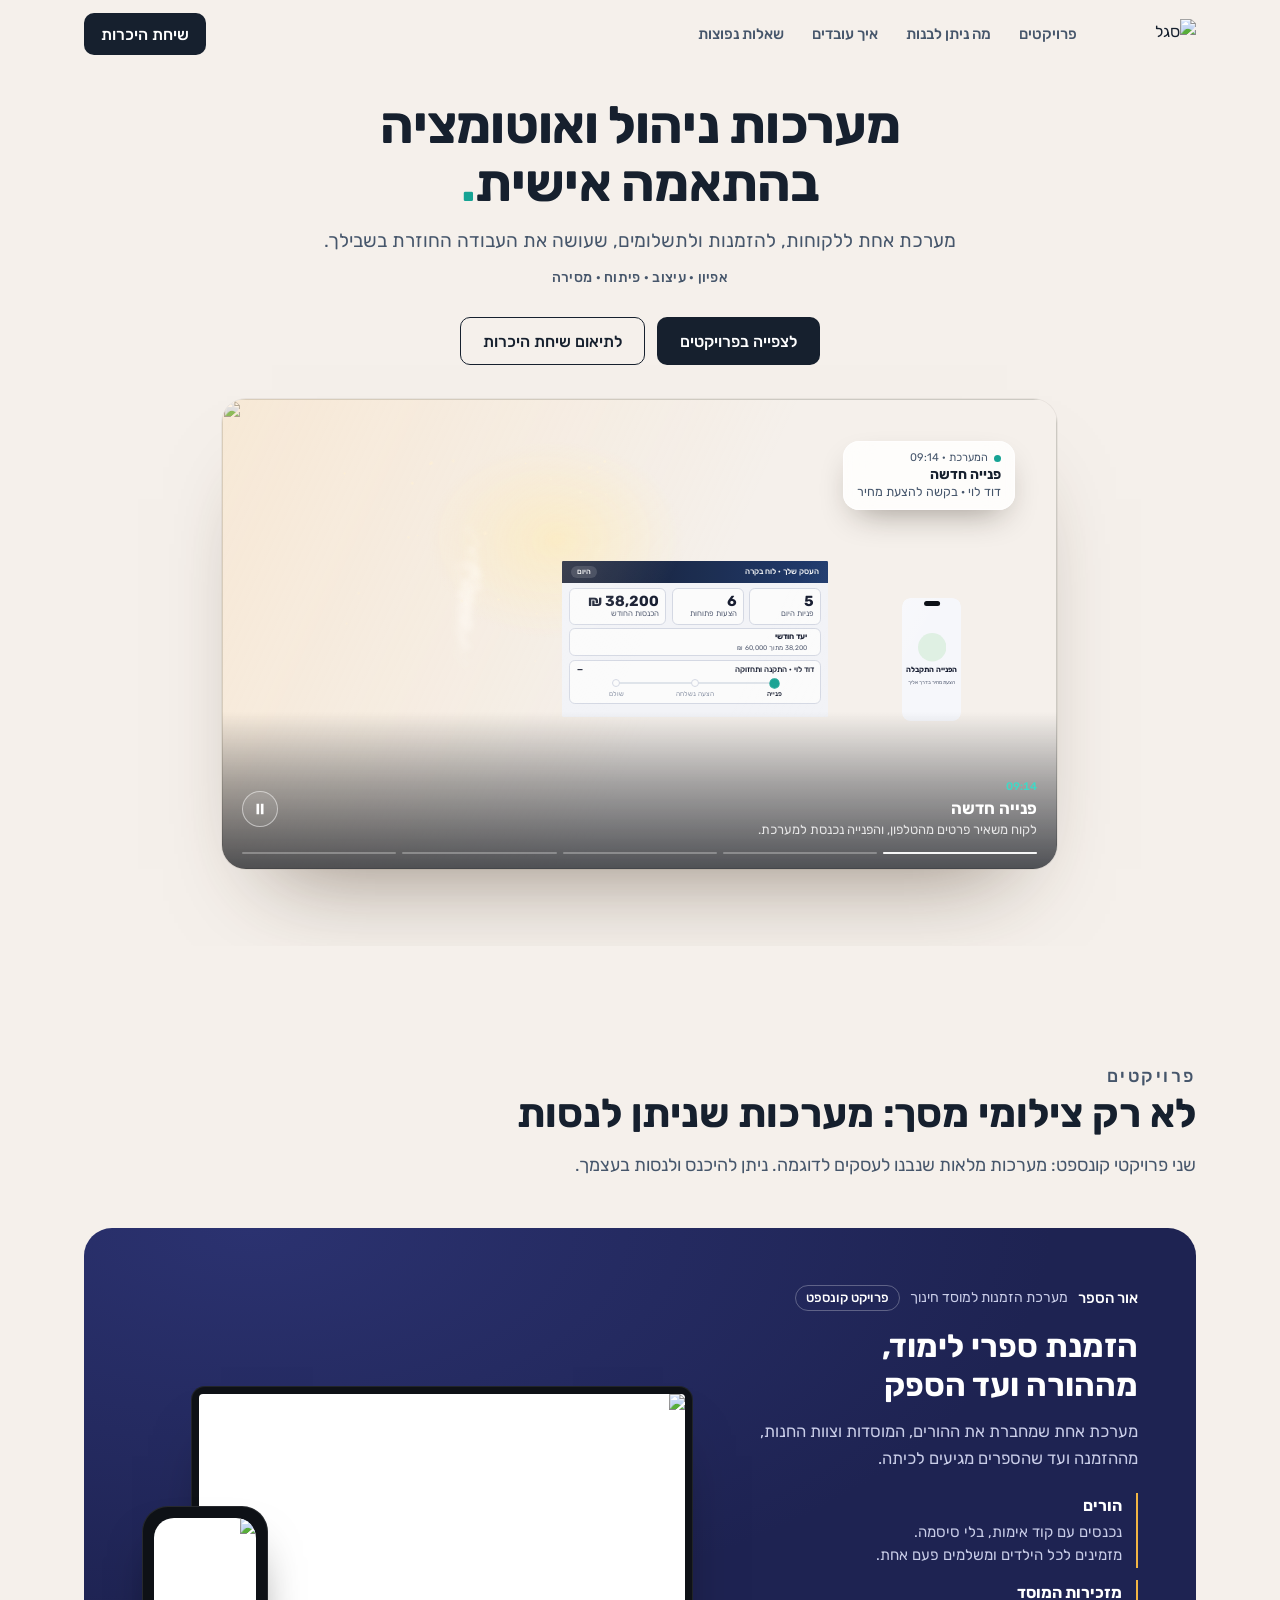
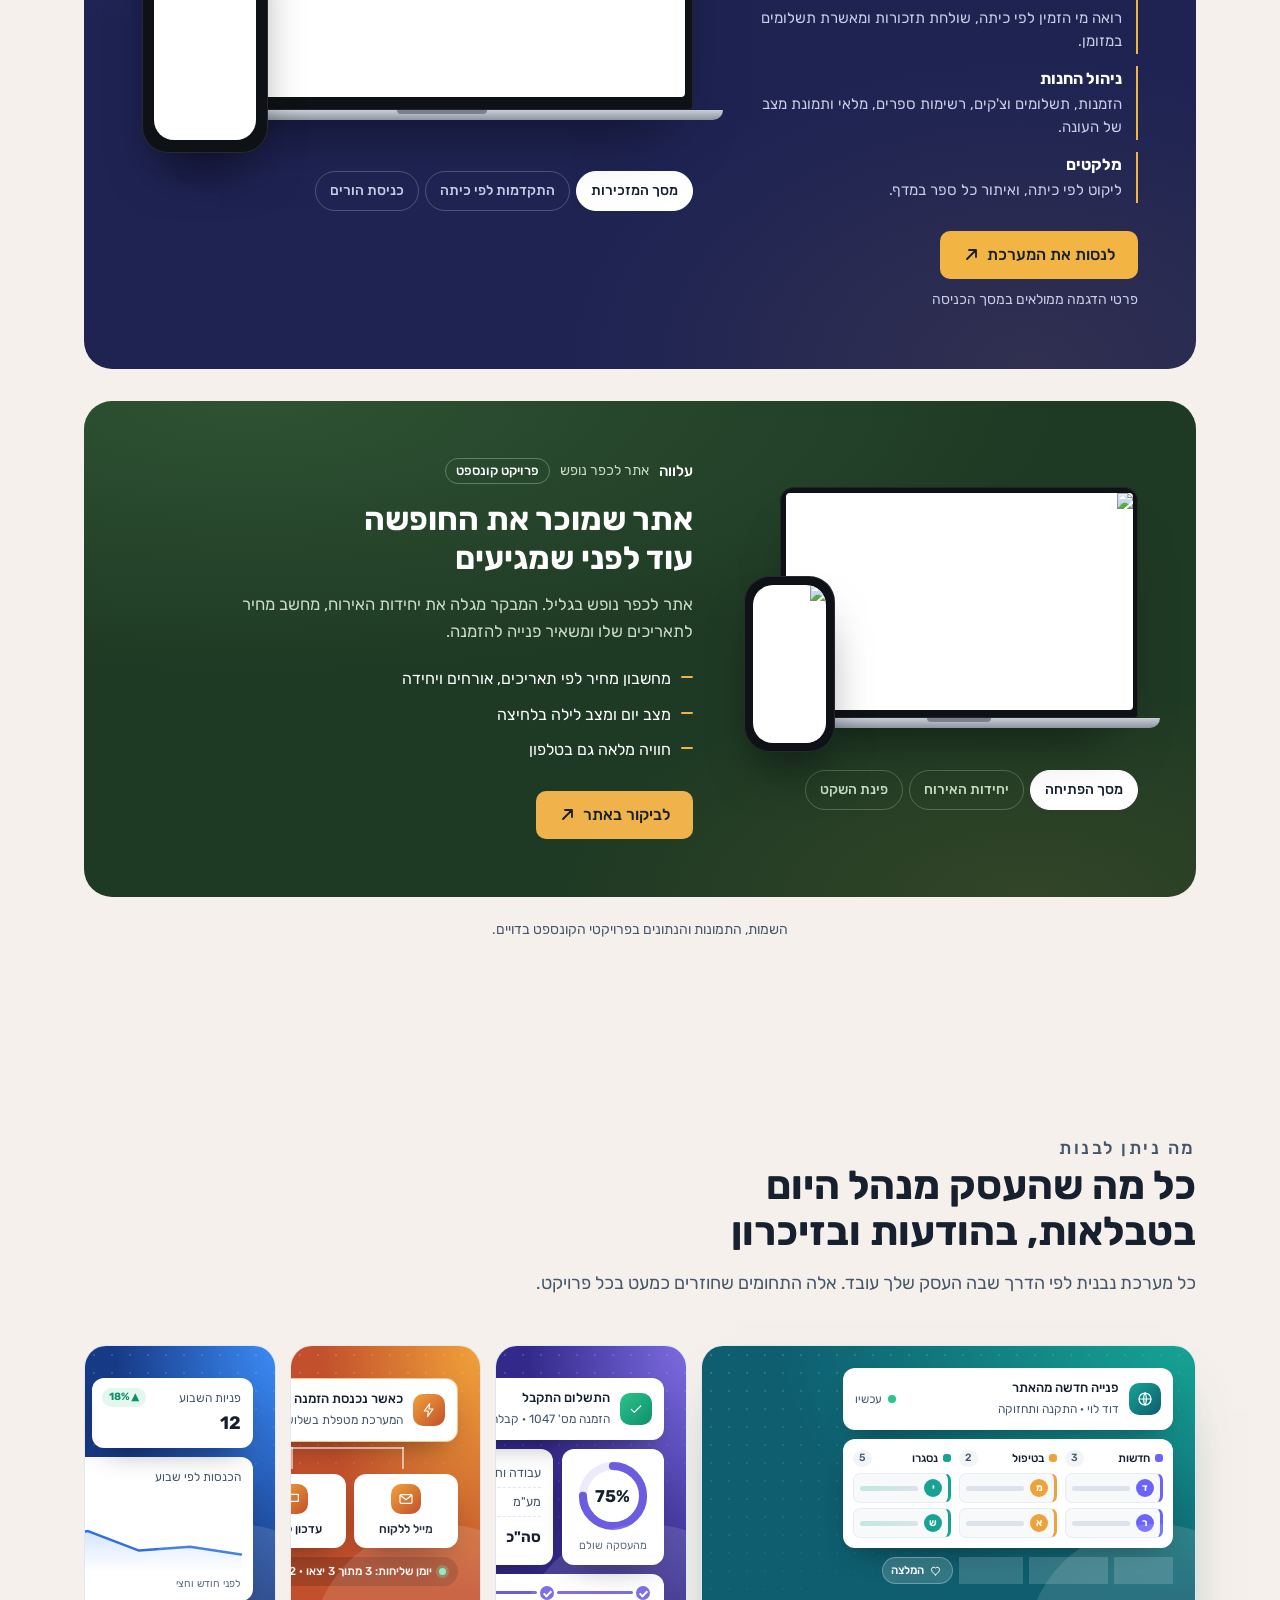
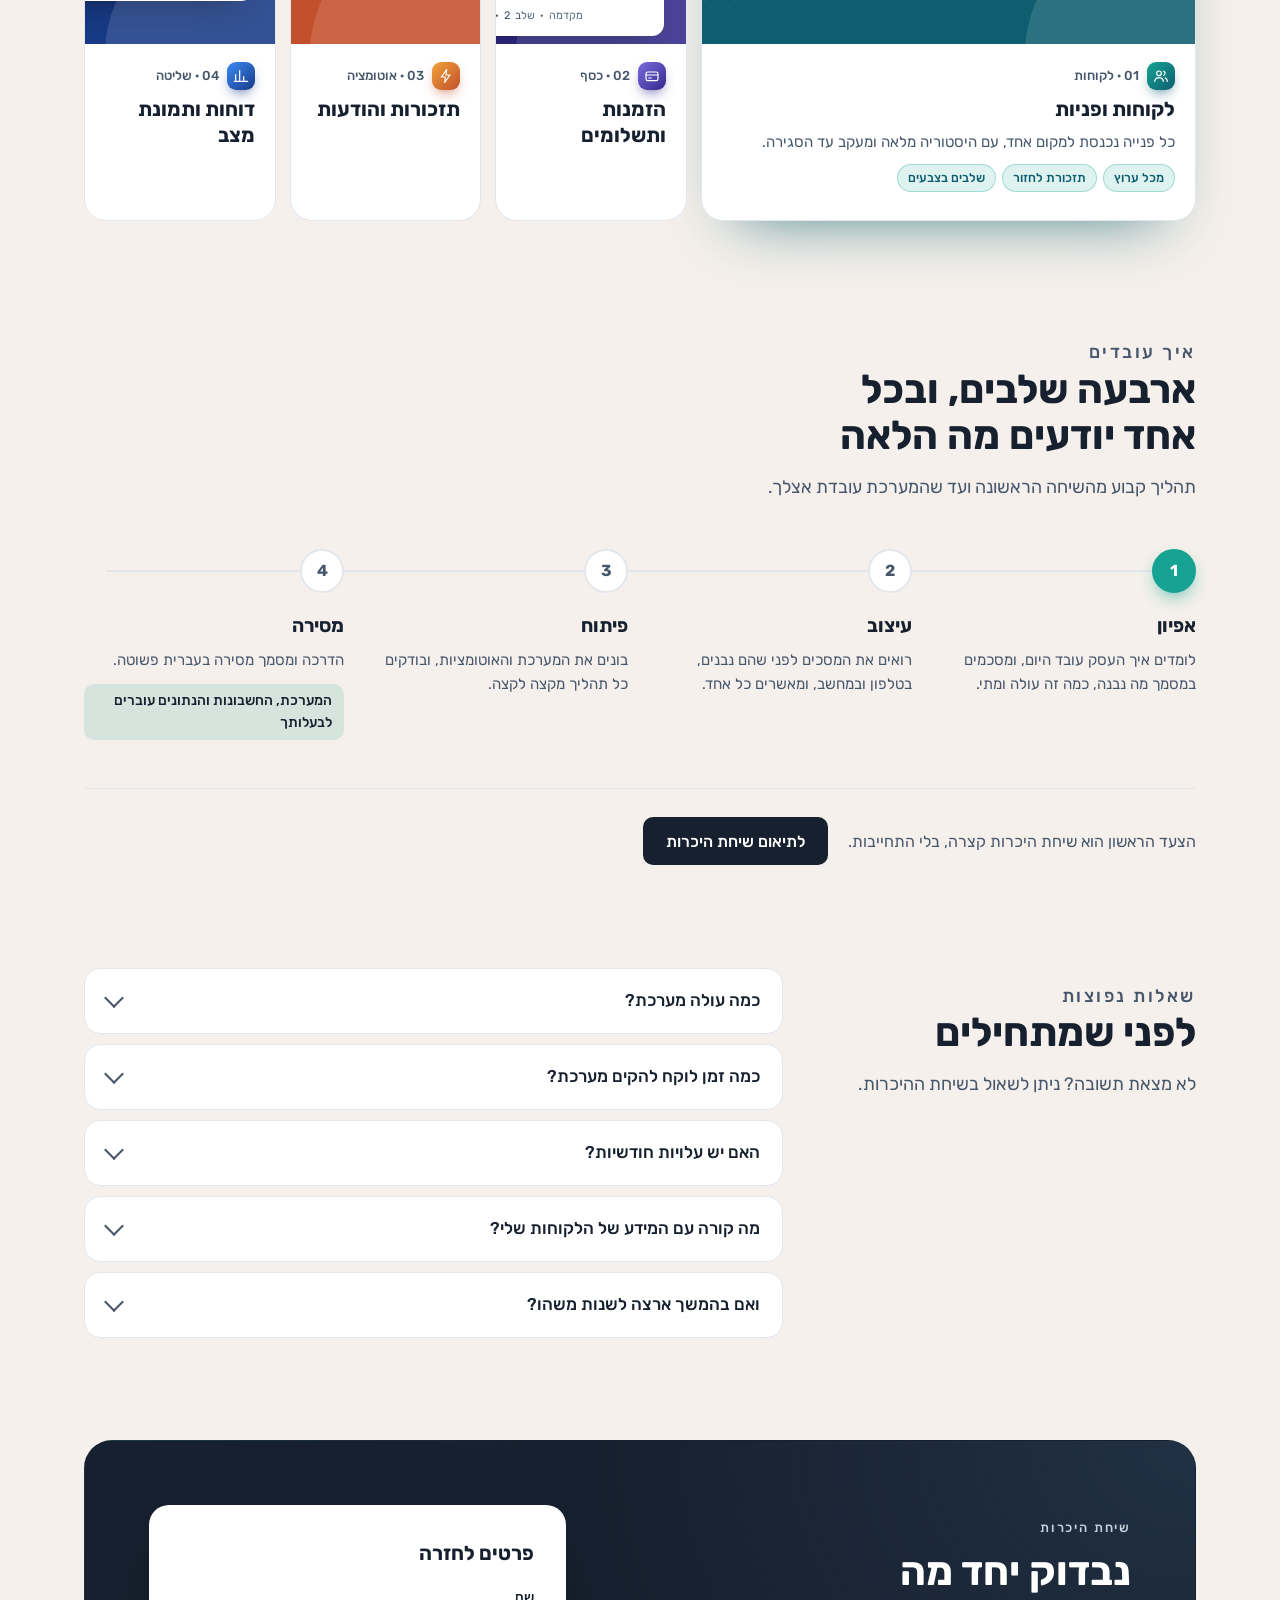
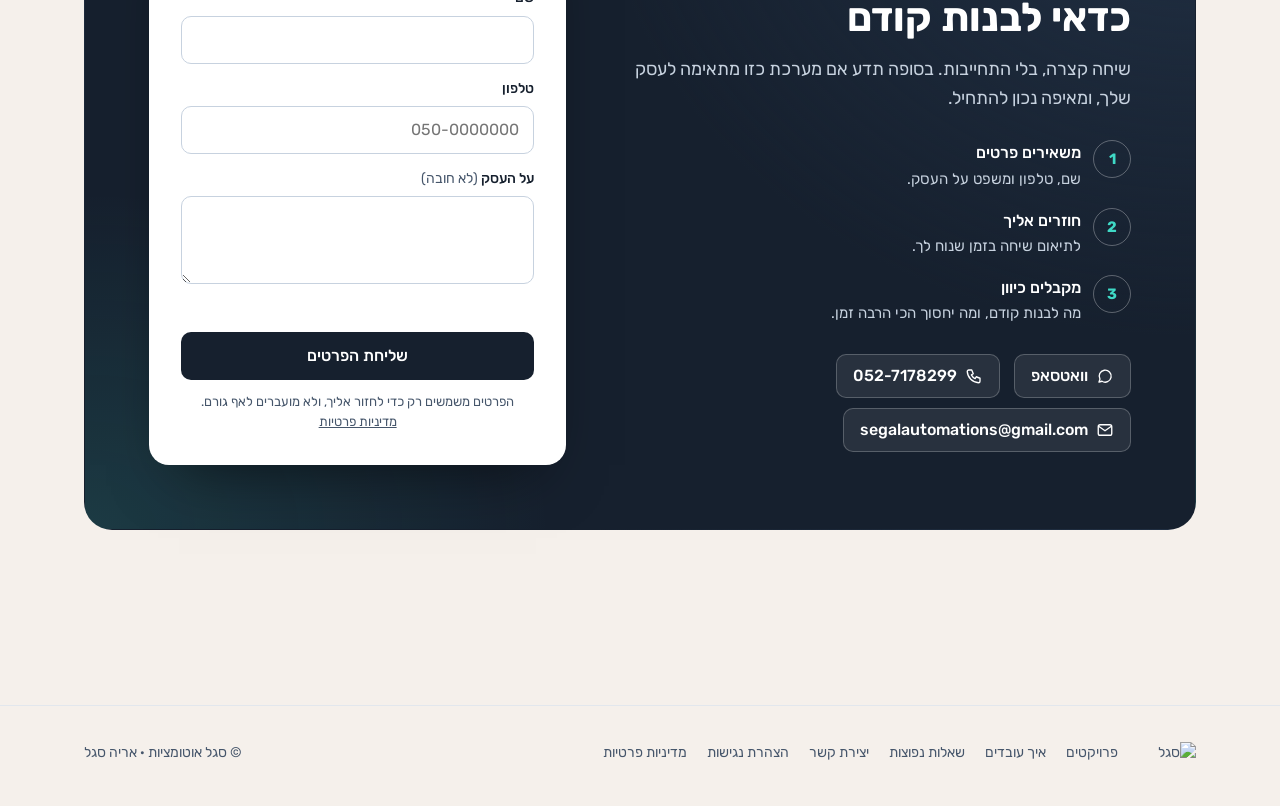
==== commit bc18085d: "תיקון: שמות מחלקות בכרטיסים התנגשו עם סצנת הלילה והדוח בפתיחה (log, ring) Co-Authored-By: Claude Opu" ====
--- a/src/site.html
+++ b/src/site.html
@@ -574,17 +574,17 @@
 .ap.on .kcol:nth-child(2) .kc{animation-delay:.12s}.ap.on .kcol:nth-child(3) .kc{animation-delay:.24s}
 /* תשלומים */
 .pay{display:grid;grid-template-columns:auto 1fr;gap:9px}
-.ring{flex-direction:column;justify-content:center;gap:4px;padding:10px 14px;white-space:normal;text-align:center;position:relative}
-.ring svg{width:74px;height:74px;transform:rotate(-90deg)}
-.ring circle{fill:none;stroke-width:7}
-.ring .tr{stroke:#ECEAFB}
-.ring .pr{stroke:#6C5CE0;stroke-linecap:round;stroke-dasharray:163.4;stroke-dashoffset:40.8}
-.ap.on .ring .pr{animation:ring 1.1s cubic-bezier(.2,.8,.2,1) .2s both}
+.vring{flex-direction:column;justify-content:center;gap:4px;padding:10px 14px;white-space:normal;text-align:center;position:relative}
+.vring svg{width:74px;height:74px;transform:rotate(-90deg)}
+.vring circle{fill:none;stroke-width:7}
+.vring .tr{stroke:#ECEAFB}
+.vring .pr{stroke:#6C5CE0;stroke-linecap:round;stroke-dasharray:163.4;stroke-dashoffset:40.8}
+.ap.on .vring .pr{animation:ring 1.1s cubic-bezier(.2,.8,.2,1) .2s both}
 @keyframes ring{from{stroke-dashoffset:163.4}}
-.ring span{position:absolute;top:10px;left:0;right:0;height:74px;display:grid;place-content:center;line-height:1.1}
-.ring .rc{position:static}
-.ring span b{font-size:17px;font-weight:700}
-.ring span small{font-size:9.5px}
+.vring span{position:absolute;top:10px;left:0;right:0;height:74px;display:grid;place-content:center;line-height:1.1}
+.vring .rc{position:static}
+.vring span b{font-size:17px;font-weight:700}
+.vring span small{font-size:9.5px}
 .pay .inv{padding:10px 12px}
 .pay .inv .tot{font-size:15px}
 /* תהליך אוטומטי */
@@ -622,7 +622,7 @@
 .srcs{display:flex;flex-wrap:wrap;gap:6px}
 .srcs span{display:inline-flex;align-items:center;gap:5px;font-size:11.5px;font-weight:500;color:#fff;background:rgba(255,255,255,.16);border:1px solid rgba(255,255,255,.28);border-radius:99px;padding:3px 10px 3px 8px;backdrop-filter:blur(4px)}
 .srcs svg{width:13px;height:13px;fill:none;stroke:#fff;stroke-width:1.8;stroke-linecap:round;stroke-linejoin:round}
-.ring .rc{font-size:11px;color:#46566B}
+.vring .rc{font-size:11px;color:#46566B}
 .ms{gap:0;padding:12px 14px;flex-wrap:wrap}
 .ms .d{flex:none;width:14px;height:14px;border-radius:50%;border:2px solid #CFCBF3;background:#fff;position:relative}
 .ms .d.ok{background:#6C5CE0;border-color:#6C5CE0}
@@ -632,8 +632,8 @@
 .ms small{flex-basis:100%;margin-top:7px;font-size:11px;text-align:center;word-spacing:2px}
 .ap.on .ms .d.ok{animation:tick .35s cubic-bezier(.3,1.6,.5,1) both}
 .ap.on .ms .d.ok:nth-of-type(2){animation-delay:.25s}.ap.on .ms .d.ok:nth-of-type(3){animation-delay:.5s}
-.log{display:flex;align-items:center;gap:7px;font-size:11.5px;font-weight:500;color:#fff;background:rgba(0,0,0,.16);border-radius:99px;padding:5px 12px;justify-self:start}
-.log i{width:7px;height:7px;border-radius:50%;background:#7CF0C3;box-shadow:0 0 0 3px rgba(124,240,195,.25)}
+.slog{display:flex;align-items:center;gap:7px;font-size:11.5px;font-weight:500;color:#fff;background:rgba(0,0,0,.16);border-radius:99px;padding:5px 12px;justify-self:start}
+.slog i{width:7px;height:7px;border-radius:50%;background:#7CF0C3;box-shadow:0 0 0 3px rgba(124,240,195,.25)}
 @media(max-width:420px){.srcs span:nth-child(4){display:none}.ms small{font-size:10px}}
 @media(max-width:900px){
   .acc{height:auto}
@@ -644,10 +644,10 @@
 @media(max-width:420px){
   .kb{gap:5px;padding:8px}.kc s{display:none}.kc{justify-content:center}
   .pay{grid-template-columns:1fr}.pay .inv{display:none}
-  .ring{flex-direction:row;justify-content:flex-start;gap:14px;text-align:start}
-  .ring svg{width:58px;height:58px}.ring span{top:10px;right:auto;left:auto;width:58px;height:58px;inset-inline-start:14px}.ring span b{font-size:14px}
-}
-@media(prefers-reduced-motion:reduce){.ap.on .kc,.ap.on .ring .pr,.ap.on .flow i::after,.ap.on .tick,.ap.on .chart .ln,.ap.on .chart .area,.ap.on .ping::after{animation:none}.tick{opacity:1;transform:none}.chart .area{opacity:1}.pts{transition:none}}
+  .vring{flex-direction:row;justify-content:flex-start;gap:14px;text-align:start}
+  .vring svg{width:58px;height:58px}.vring span{top:10px;right:auto;left:auto;width:58px;height:58px;inset-inline-start:14px}.vring span b{font-size:14px}
+}
+@media(prefers-reduced-motion:reduce){.ap.on .kc,.ap.on .vring .pr,.ap.on .flow i::after,.ap.on .tick,.ap.on .chart .ln,.ap.on .chart .area,.ap.on .ping::after{animation:none}.tick{opacity:1;transform:none}.chart .area{opacity:1}.pts{transition:none}}
 
 /* ---------- איך עובדים: נקודות צבעוניות ---------- */
 .proc li:nth-child(1){--sc:#16A394}.proc li:nth-child(2){--sc:#7C6BE0}.proc li:nth-child(3){--sc:#F0A23A}.proc li:nth-child(4){--sc:#3B8BF6}
@@ -861,7 +861,7 @@
         <div class="ap-art" aria-hidden="true"><div class="vg">
           <div class="vc toast"><span class="ic ok"><svg viewBox="0 0 24 24"><path d="M5 12.5l4.5 4.5L19 7.5"/></svg></span><span><b>התשלום התקבל</b><br><small>הזמנה מס' 1047 · קבלה נשלחה</small></span><span class="amt">1,200 ₪</span></div>
           <div class="pay">
-            <div class="vc ring"><svg viewBox="0 0 64 64"><circle cx="32" cy="32" r="26" class="tr"/><circle cx="32" cy="32" r="26" class="pr"/></svg><span><b>75%</b></span><small class="rc">מהעסקה שולם</small></div>
+            <div class="vc vring"><svg viewBox="0 0 64 64"><circle cx="32" cy="32" r="26" class="tr"/><circle cx="32" cy="32" r="26" class="pr"/></svg><span><b>75%</b></span><small class="rc">מהעסקה שולם</small></div>
             <div class="vc inv"><div class="row"><span>עבודה וחומרים</span><span>4,068 ₪</span></div><div class="row"><span>מע"מ</span><span>732 ₪</span></div><div class="tot"><span>סה"כ</span><span>4,800 ₪</span></div></div>
           </div>
           <div class="vc ms"><span class="d ok"></span><i></i><span class="d ok"></span><i></i><span class="d ok"></span><i class="g"></i><span class="d"></span><small>מקדמה · שלב 2 · שלב 3 · מסירה</small></div>
@@ -877,7 +877,7 @@
             <div class="vc nd"><span class="ic"><svg viewBox="0 0 24 24"><path d="M4 5h16v10.5H9.5L5 19.5V15.5H4z"/></svg></span><b>עדכון לצוות</b><span class="tick"></span></div>
             <div class="vc nd"><span class="ic"><svg viewBox="0 0 24 24"><path d="M2.5 6.5h11v9.5h-11zM13.5 10h4l3 3.2v2.8h-7z"/><circle cx="6.5" cy="17.5" r="1.8"/><circle cx="17" cy="17.5" r="1.8"/></svg></span><b>הזמנה לספק</b><span class="tick"></span></div>
           </div>
-          <div class="log"><i></i>יומן שליחות: 3 מתוך 3 יצאו · 08:02</div>
+          <div class="slog"><i></i>יומן שליחות: 3 מתוך 3 יצאו · 08:02</div>
         </div></div>
         <div class="ap-txt"><span class="ap-tag"><span class="ti"><svg viewBox="0 0 24 24"><path d="M13 2.5L5 13.5h6l-1 8 8-11h-6z"/></svg></span>03 · אוטומציה</span><h3>תזכורות והודעות</h3><p>מיילים והודעות שיוצאים בזמן הנכון, ללקוחות, לצוות ולספקים.</p><ul class="pts"><li>בזמן הנכון</li><li>בלי לשכוח</li><li>יומן שליחות</li></ul></div>
       </li>
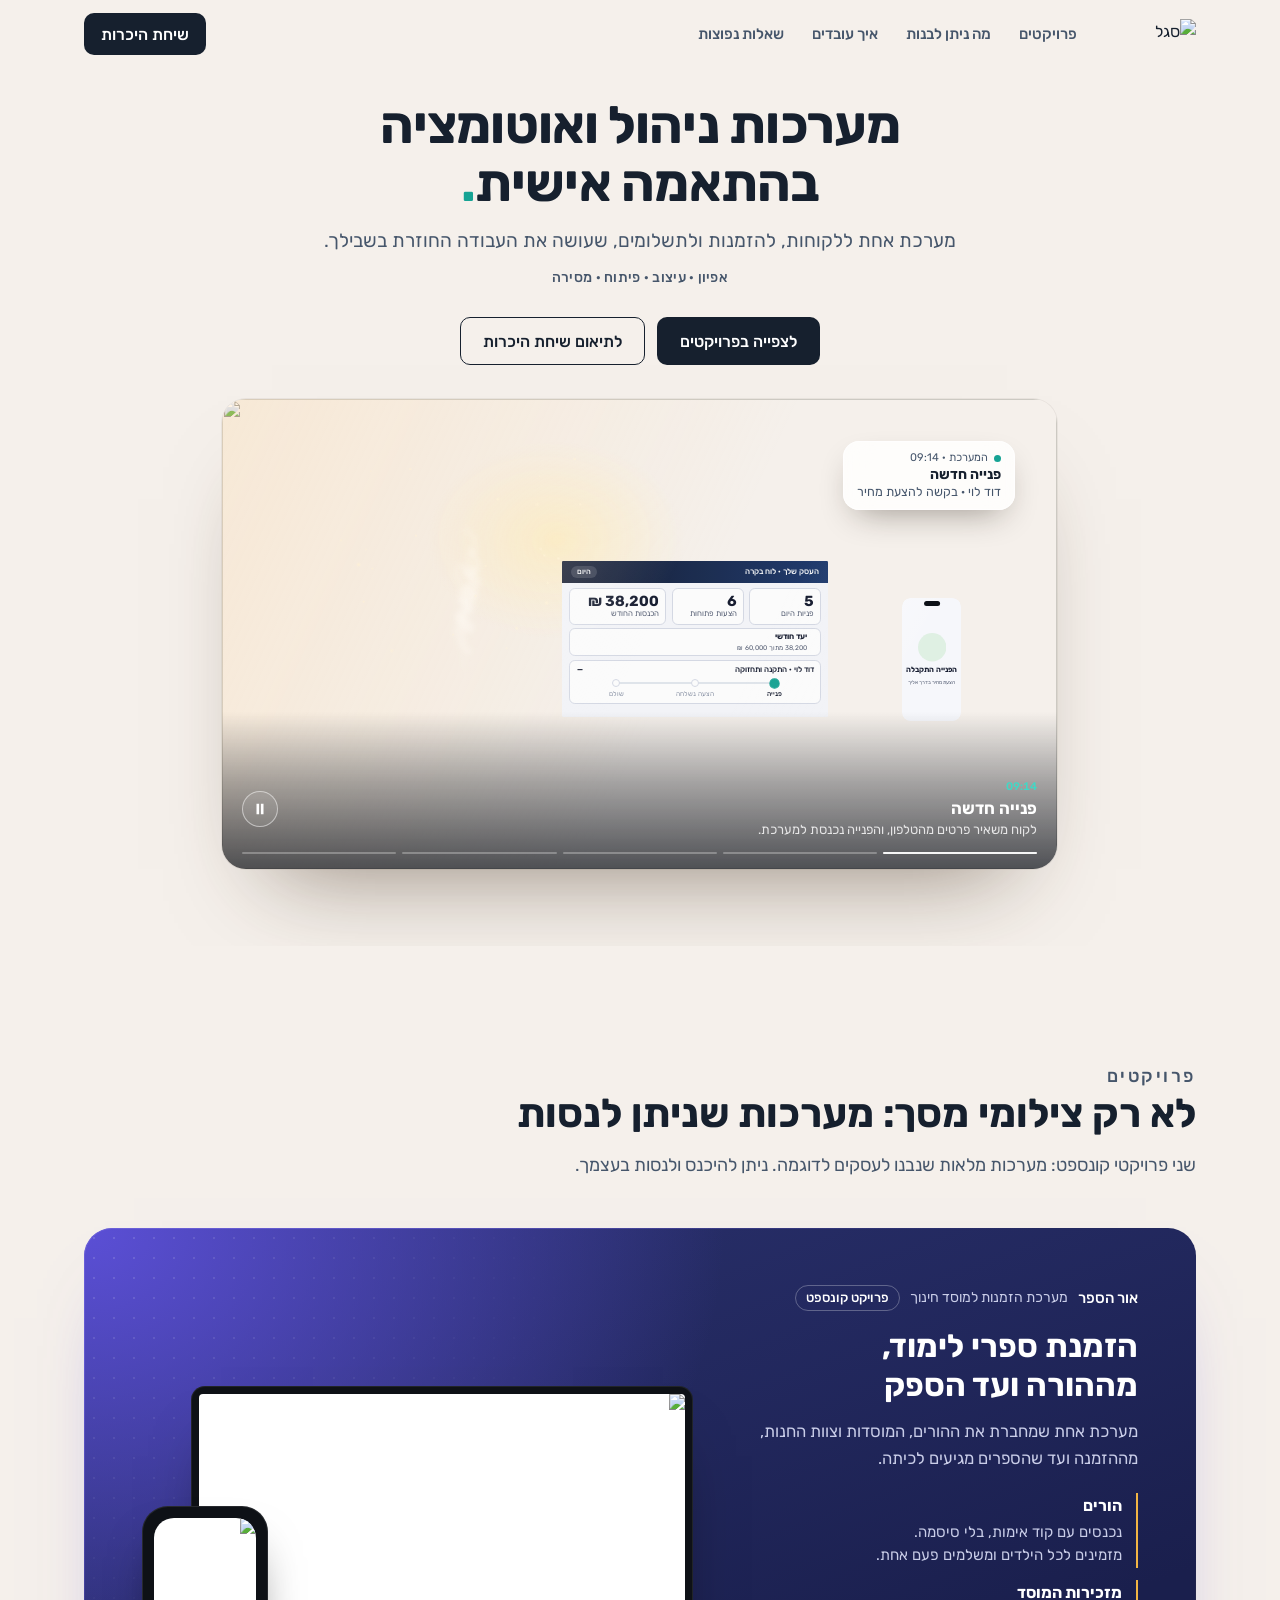
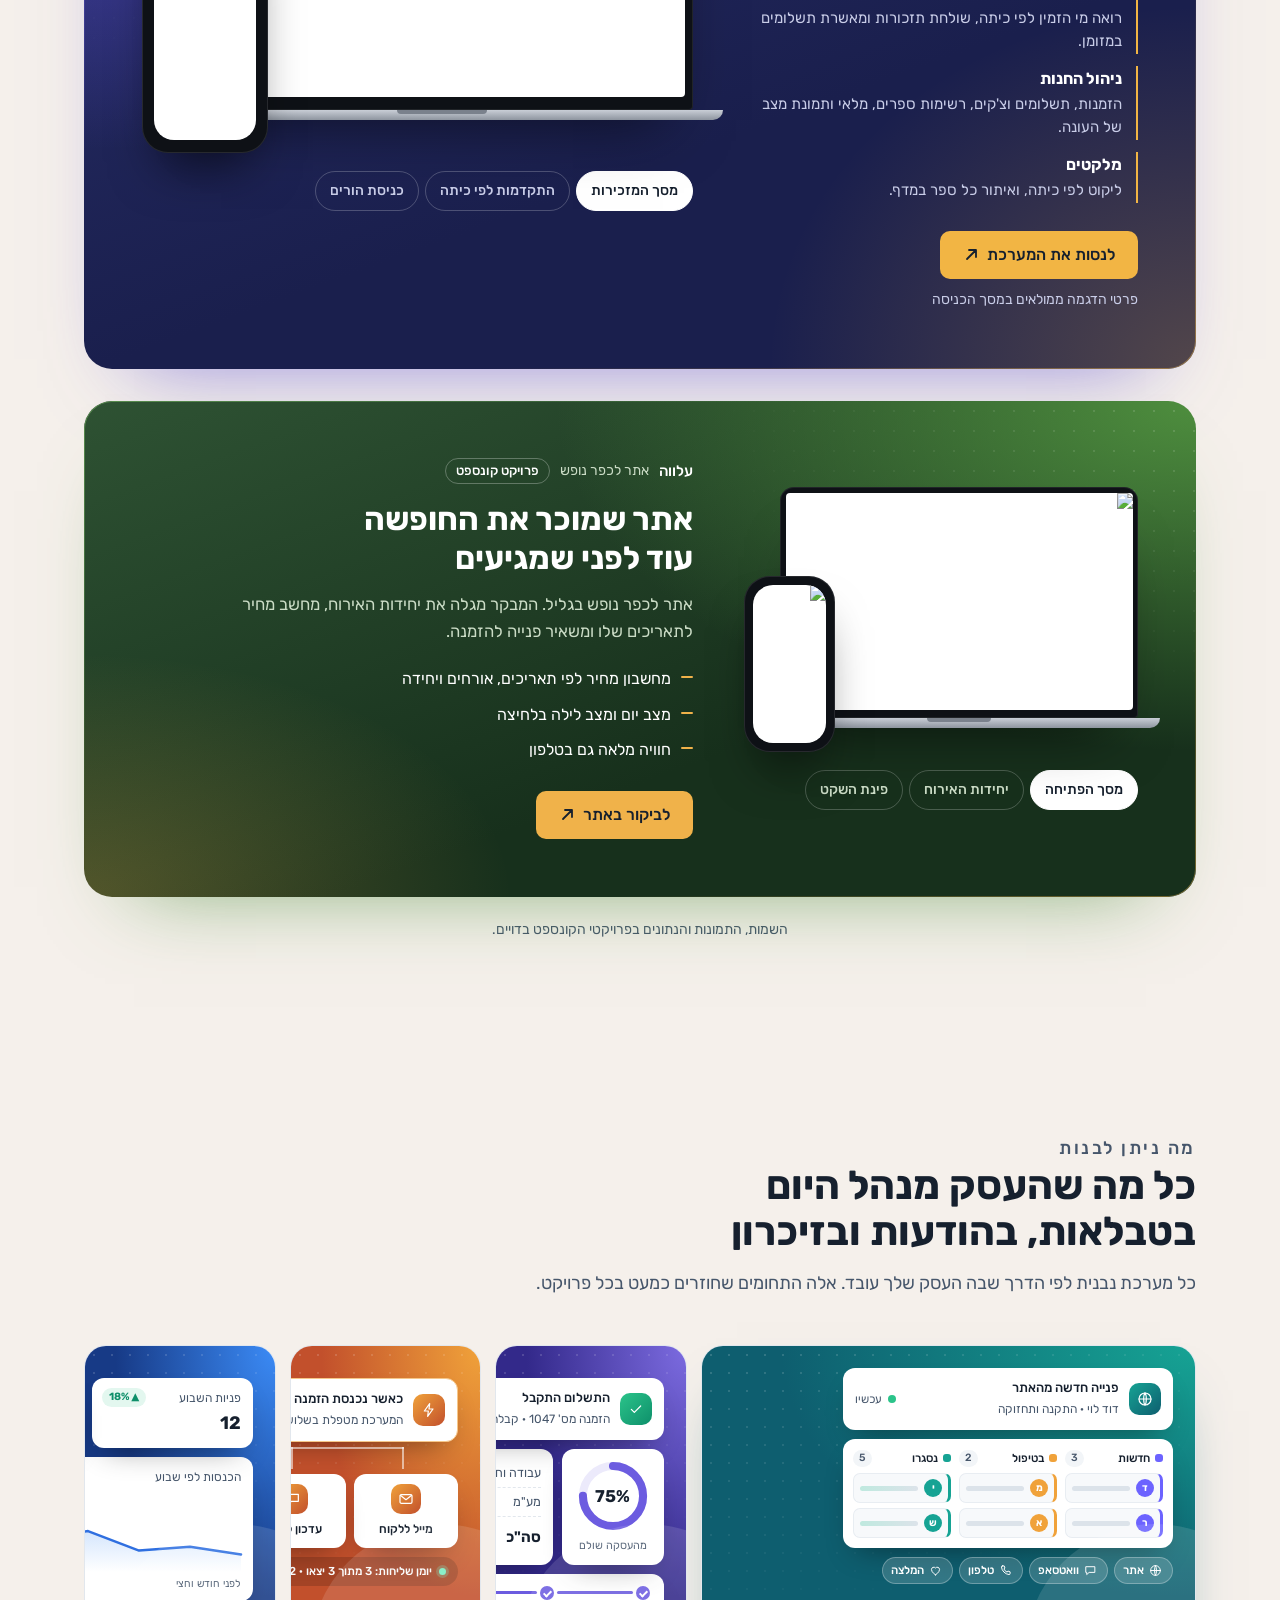
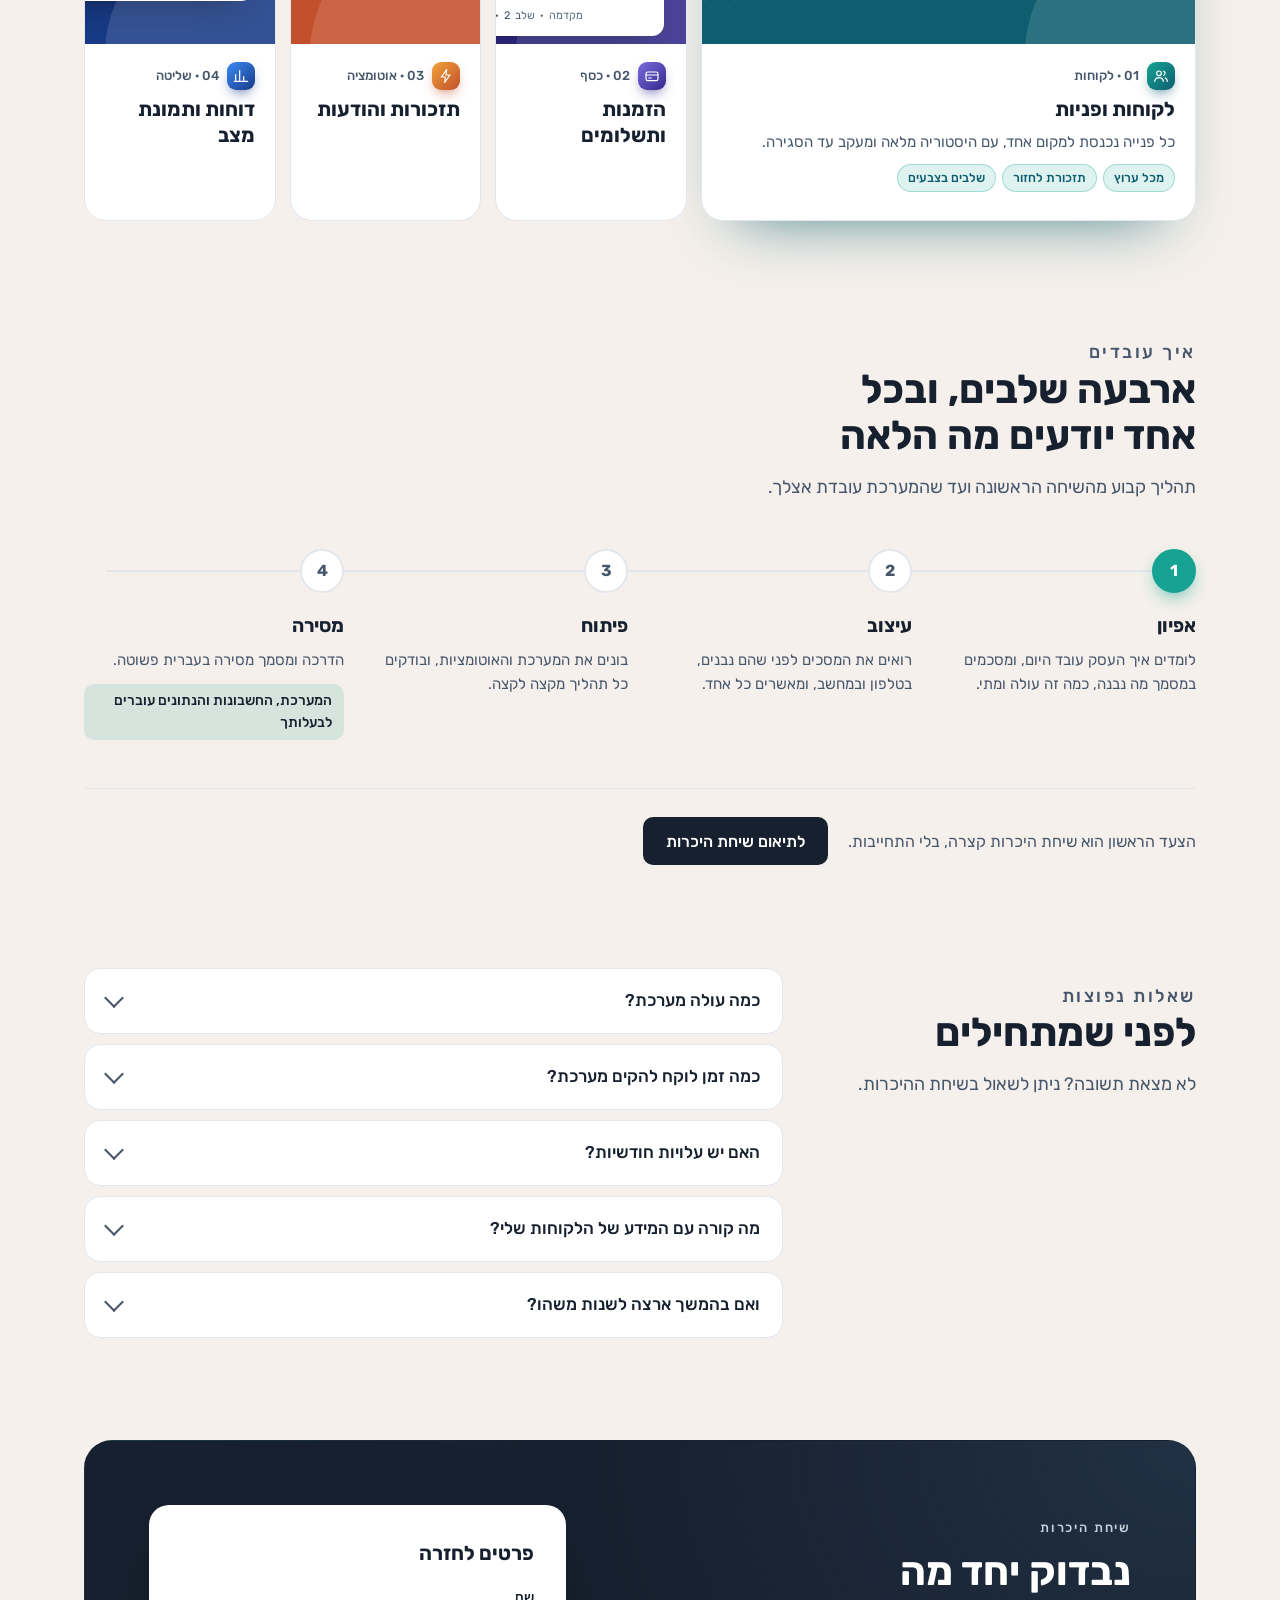
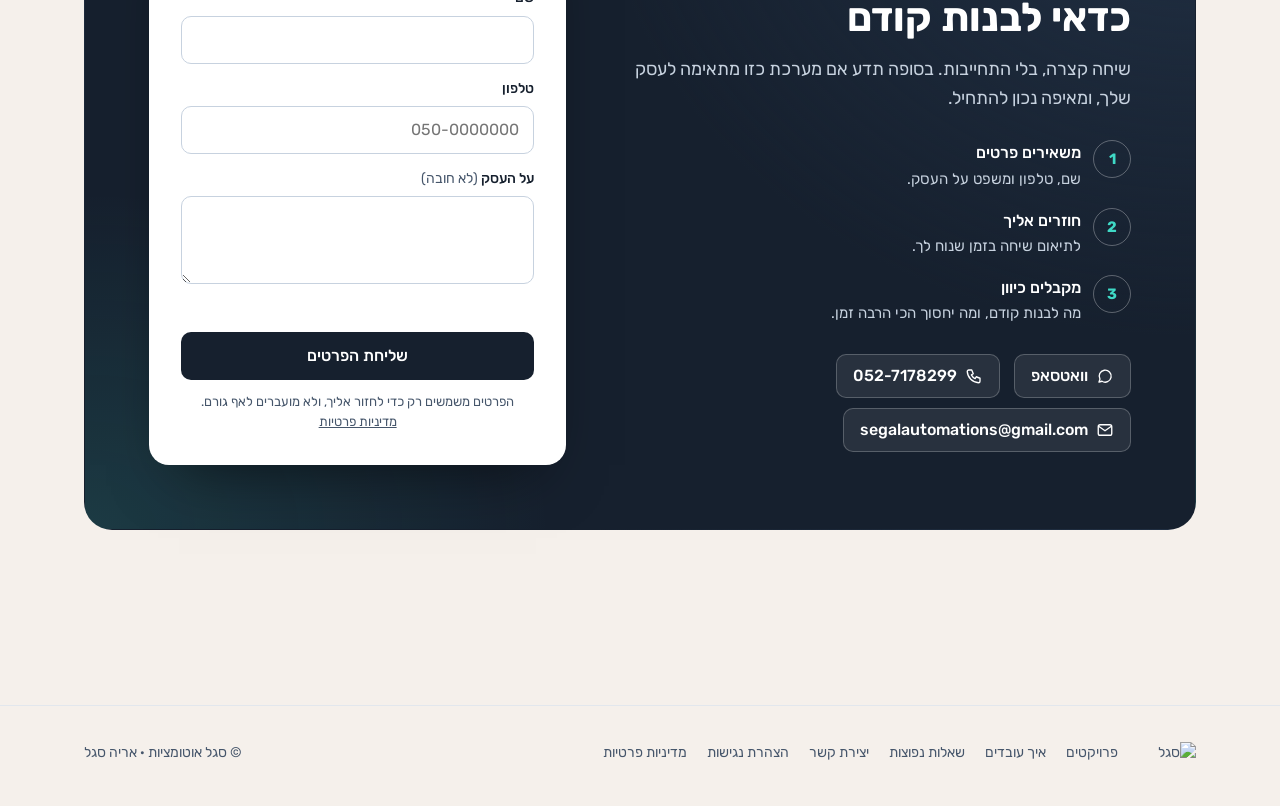
==== commit 8043e305: "גרדיאנט בתיבות הפרויקטים בצבעי כל פרויקט (סגול לאור הספר, ירוק לעלווה), עם זוהר זהב ומסגרת עדינה Co-" ====
--- a/src/site.html
+++ b/src/site.html
@@ -297,15 +297,23 @@
 .whead h2{margin:0;font-size:clamp(28px,3.4vw,40px);line-height:1.15;font-weight:700;text-wrap:balance}
 .whead p{text-wrap:pretty;margin:14px 0 0;font-size:clamp(16px,1.4vw,18px);color:var(--muted)}
 
-.case{--pc:#1E2352;--pc2:#2B3270;--pa:#F2B544;--pink:#FFFFFF;--pmut:#C9CDE8;
+.case{--pc:#1A1F4D;--pc2:#2B3270;--pg:#5B4FD6;--pa:#F2B544;--pink:#FFFFFF;--pmut:#C9CDE8;
   position:relative;display:grid;grid-template-columns:minmax(0,5fr) minmax(0,7fr);gap:clamp(24px,4vw,64px);align-items:center;
   padding:clamp(24px,4.5vw,64px);border-radius:28px;color:var(--pink);overflow:hidden;isolation:isolate;
-  background:radial-gradient(120% 90% at 15% 0%,var(--pc2) 0%,transparent 60%),var(--pc)}
+  --gx:0%;background:
+    radial-gradient(90% 110% at var(--gx) 0%,var(--pg) 0%,transparent 64%),
+    radial-gradient(55% 70% at calc(100% - var(--gx)) 100%,color-mix(in srgb,var(--pa) 26%,transparent),transparent 70%),
+    linear-gradient(160deg,var(--pc2),var(--pc) 65%)}
 .case+.case{margin-top:clamp(20px,3vw,32px)}
-.case.alva{--pc:#1F3A24;--pc2:#2E5233;--pa:#F0B24A;--pmut:#CBDCC6}
+.case.alva{--pc:#17301C;--pc2:#2E5233;--pg:#4E8E3E;--gx:100%;--pa:#F0B24A;--pmut:#CBDCC6}
 .case.flip .ctext{order:2}
-.case::after{content:"";position:absolute;inset:0;z-index:-1;pointer-events:none;opacity:.5;
-  background:radial-gradient(60% 60% at 85% 100%,color-mix(in srgb,var(--pa) 18%,transparent),transparent 70%)}
+.case::after{content:"";position:absolute;inset:0;z-index:-1;pointer-events:none;opacity:.16;
+  background-image:radial-gradient(rgba(255,255,255,.9) 1px,transparent 1.2px);background-size:20px 20px;
+  mask:radial-gradient(60% 80% at var(--gx) 0%,#000,transparent 75%)}
+.case::before{content:"";position:absolute;inset:0;border-radius:inherit;padding:1px;pointer-events:none;
+  background:linear-gradient(150deg,color-mix(in srgb,var(--pg) 70%,#fff 10%),transparent 40%,transparent 70%,color-mix(in srgb,var(--pa) 45%,transparent));
+  mask:linear-gradient(#000 0 0) content-box exclude,linear-gradient(#000 0 0)}
+.case{box-shadow:0 40px 80px -50px color-mix(in srgb,var(--pg) 70%,transparent)}
 .ctag{display:flex;flex-wrap:wrap;align-items:center;gap:10px;font-size:14px;color:var(--pmut)}
 .ctag b{color:var(--pink);font-weight:500;font-size:15px}
 .pill{display:inline-flex;align-items:center;min-height:26px;padding:0 10px;border-radius:999px;font-size:13px;font-weight:500;color:var(--pink);border:1px solid rgba(255,255,255,.28)}
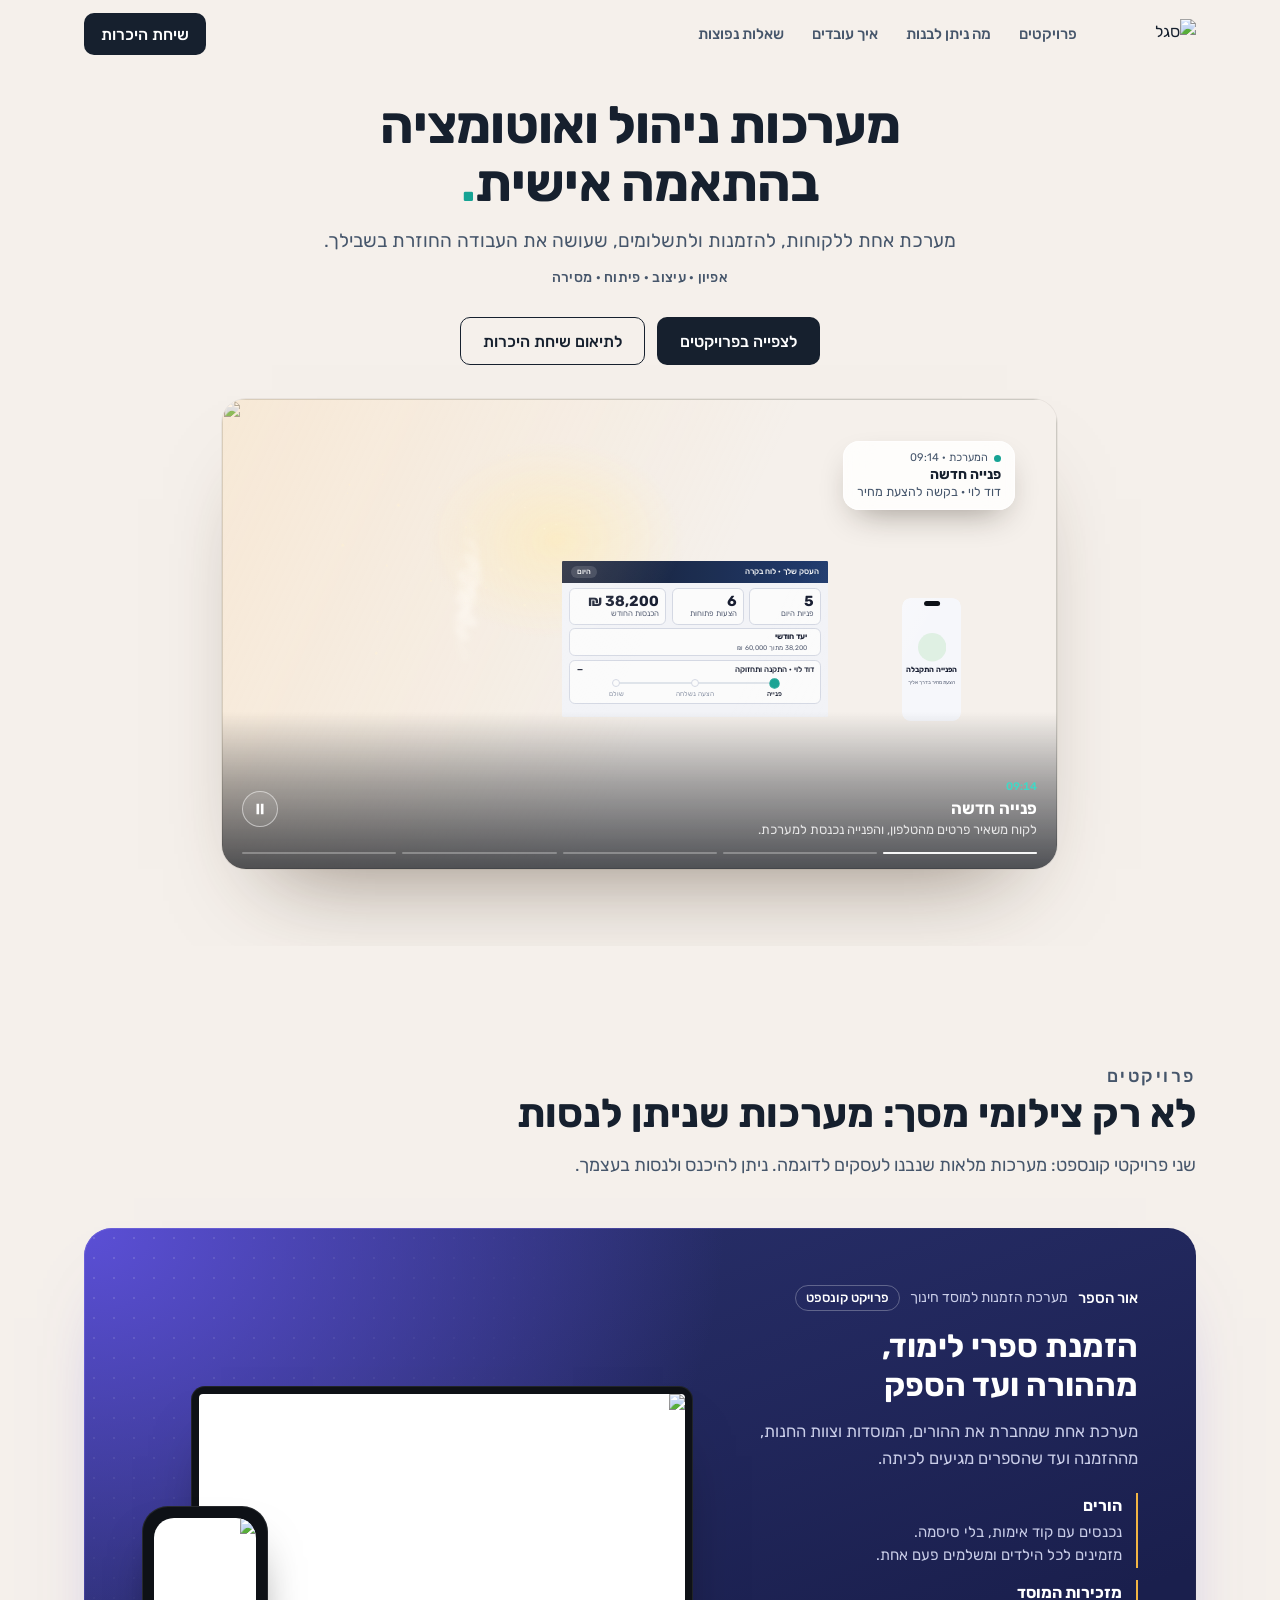
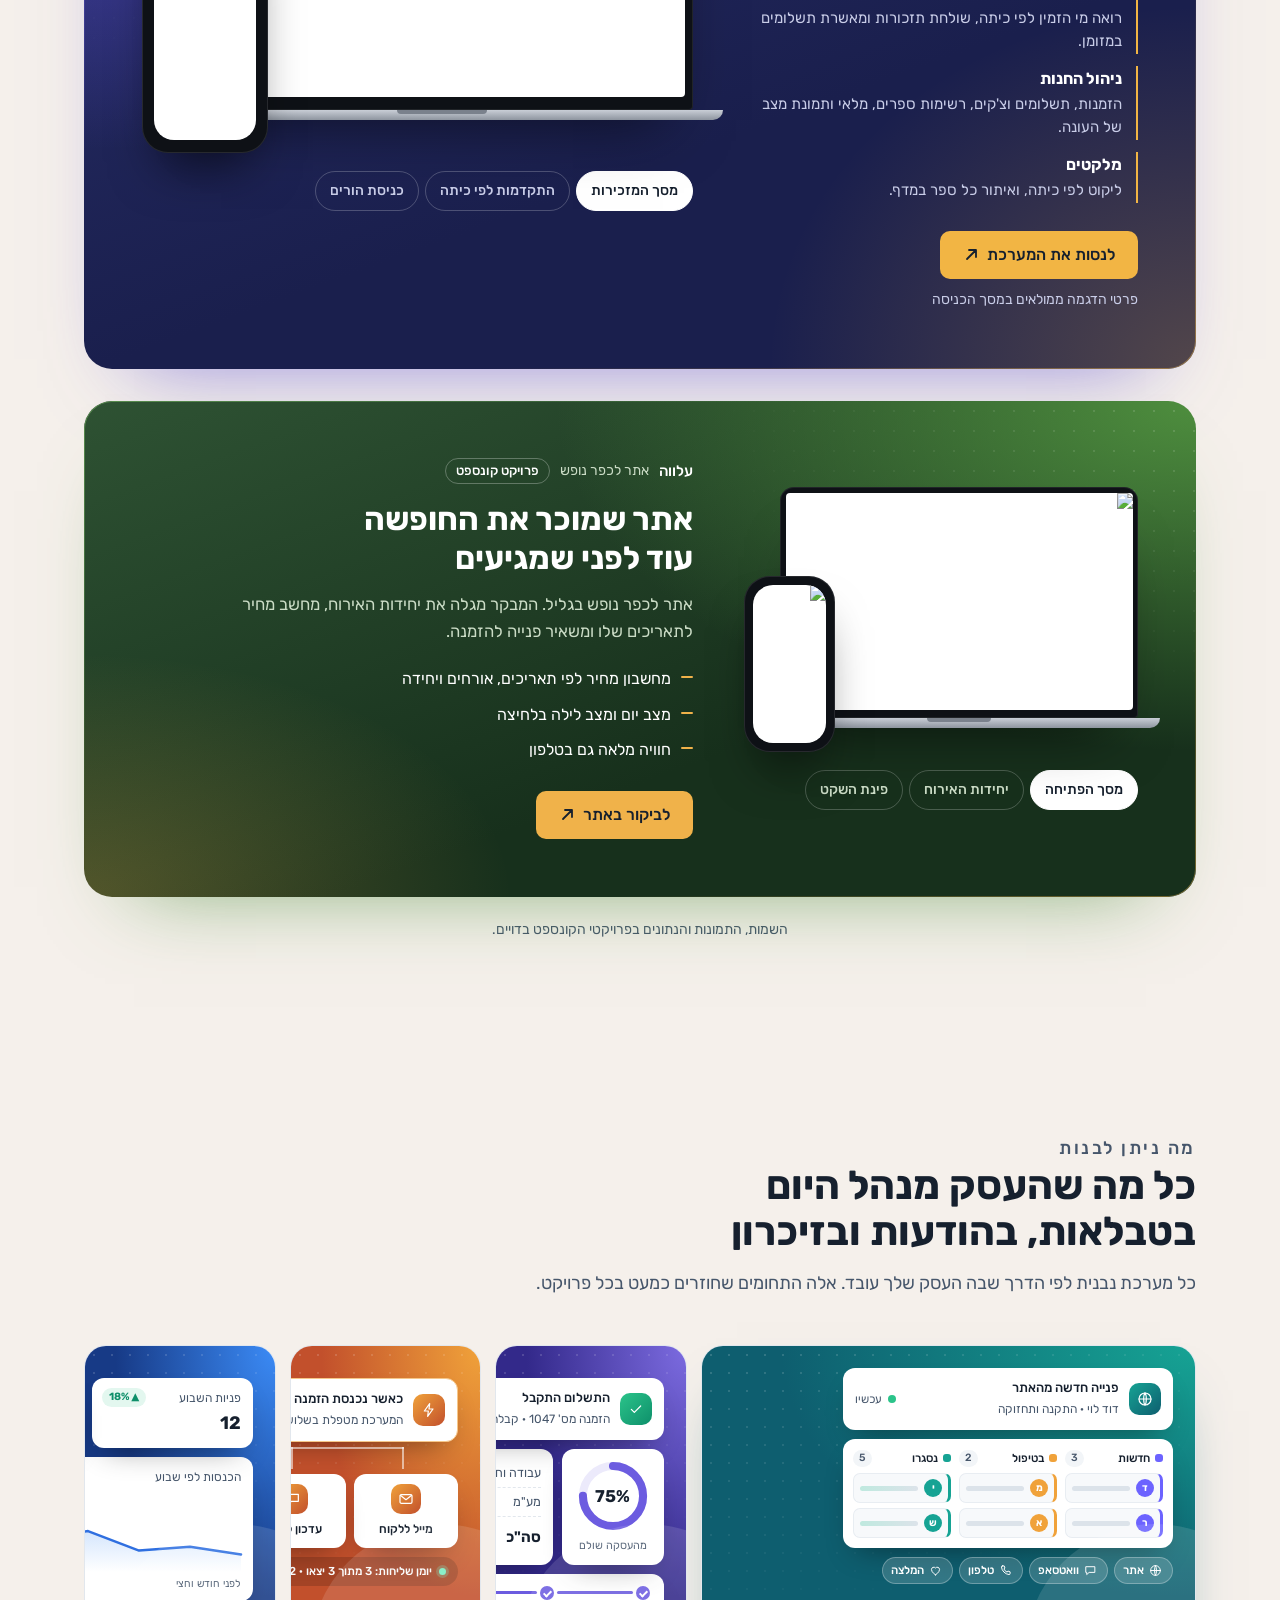
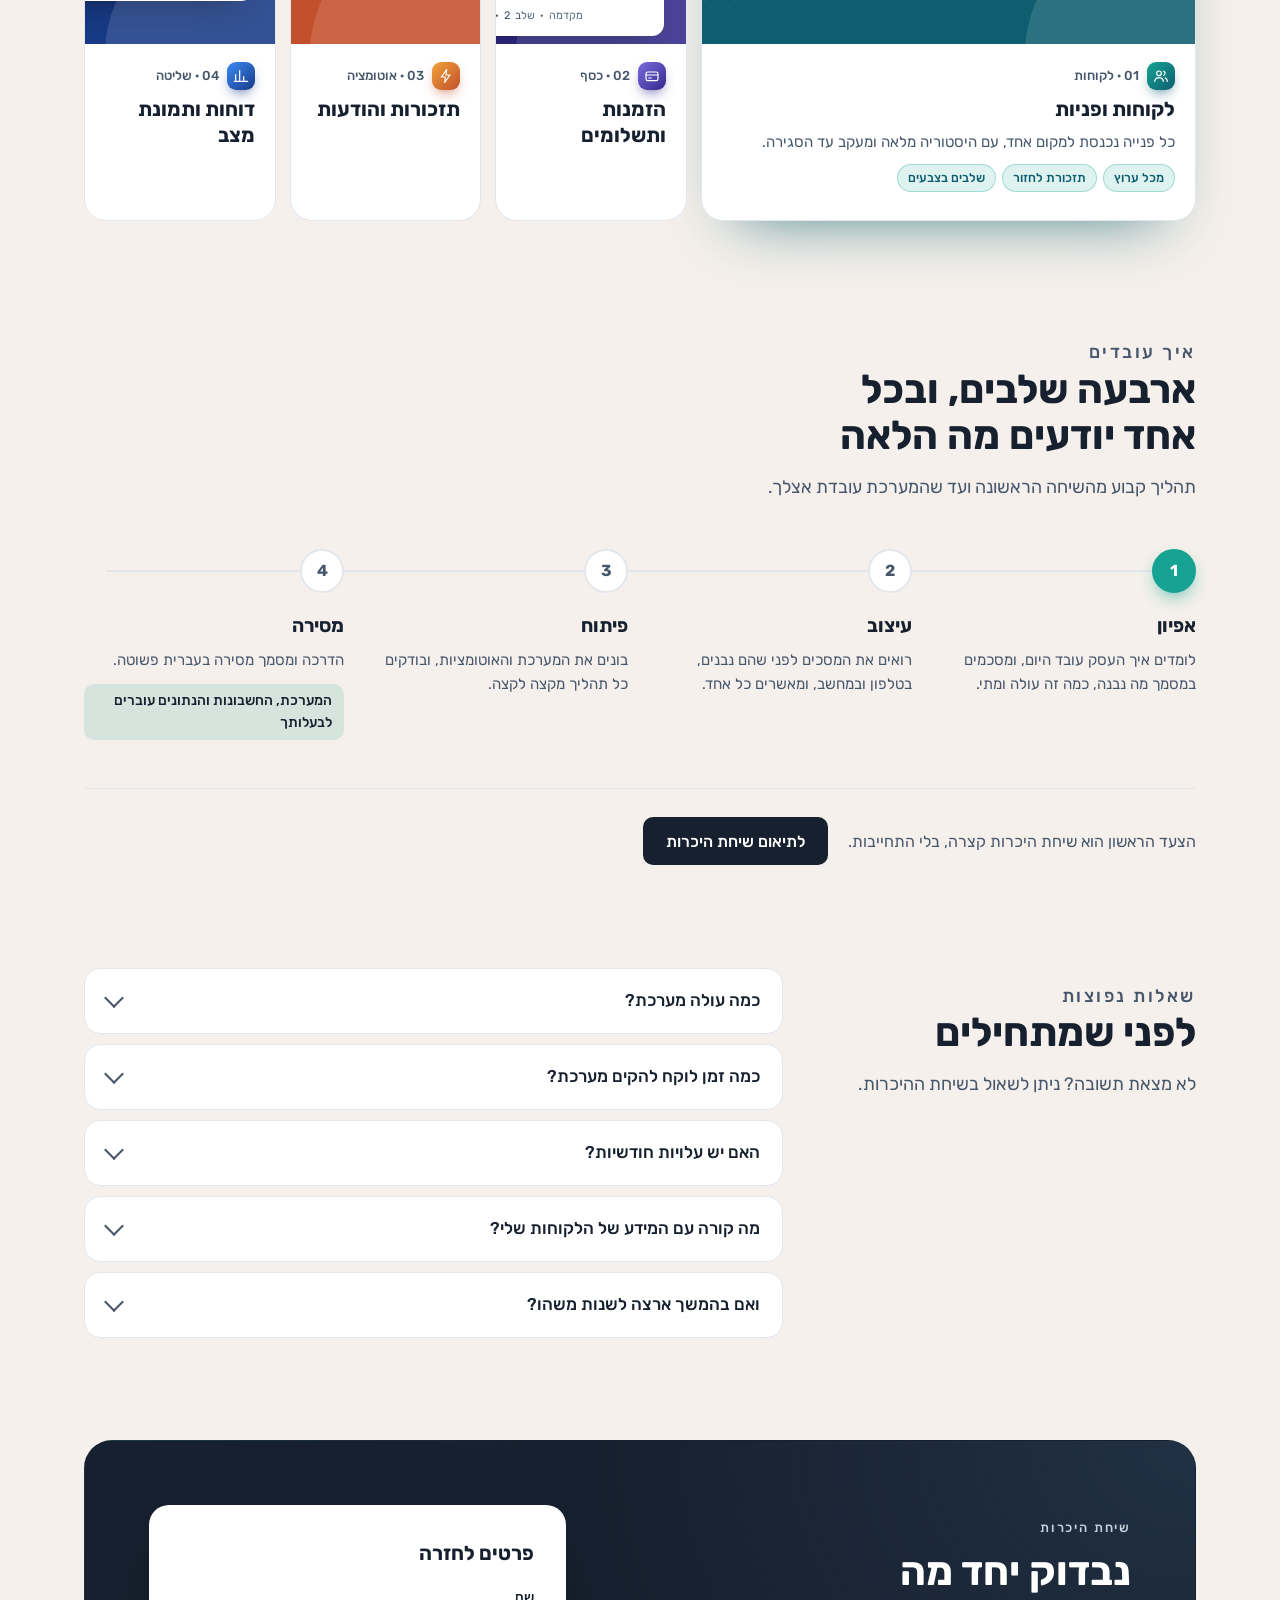
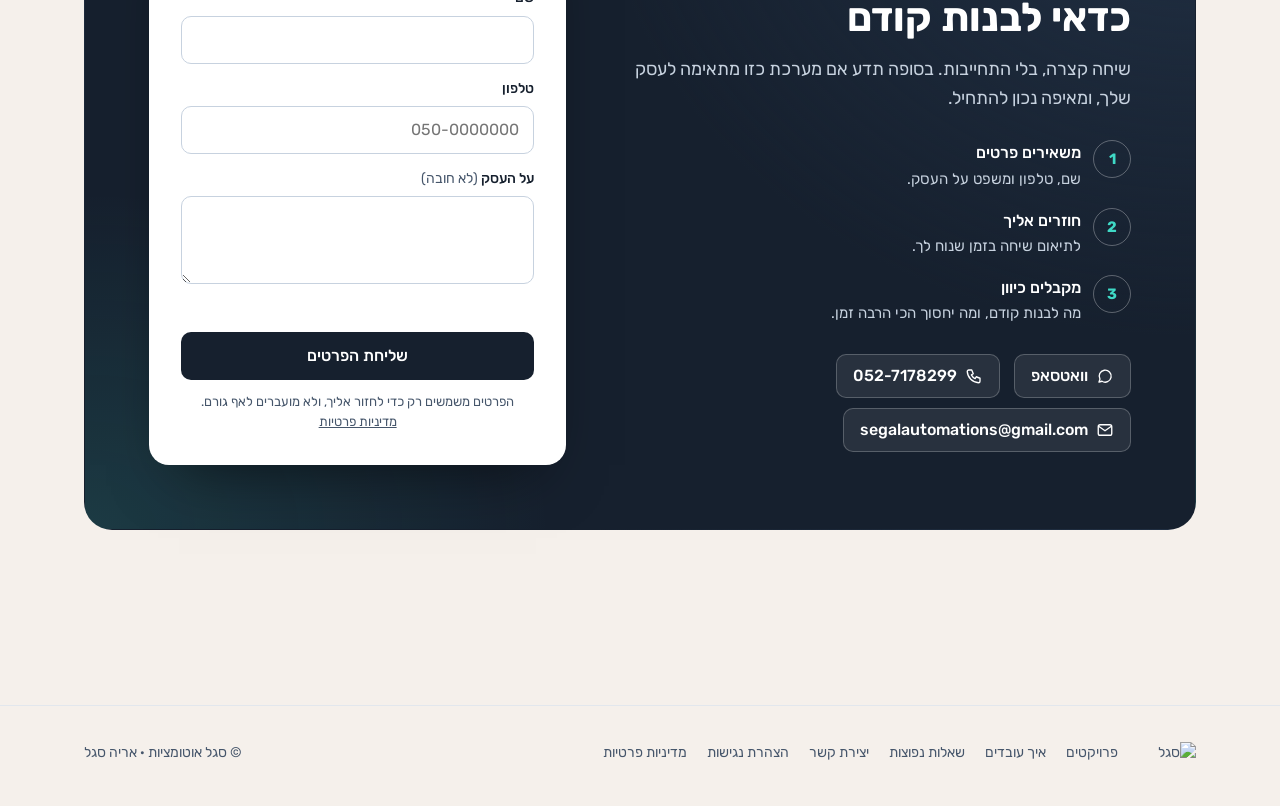
==== commit b82172ea: "ריענון הדף מחזיר לראש הדף (ולא למקום הקודם או לחלק מהכתובת); קישור ישיר לחלק בדף עדיין עובד Co-Autho" ====
--- a/src/site.html
+++ b/src/site.html
@@ -985,6 +985,12 @@
 
 
 <script>
+/* ריענון הדף מחזיר לראש הדף. קישור ישיר לחלק בדף (#contact) עדיין עובד בכניסה רגילה */
+(function(){if('scrollRestoration' in history)history.scrollRestoration='manual';
+var n=performance.getEntriesByType&&performance.getEntriesByType('navigation')[0];
+if(n&&n.type==='reload'){if(location.hash)history.replaceState(null,'',location.pathname+location.search);window.scrollTo(0,0)}})();
+</script>
+<script>
 {
 const reduce=matchMedia('(prefers-reduced-motion: reduce)').matches;
 const $=id=>document.getElementById(id);
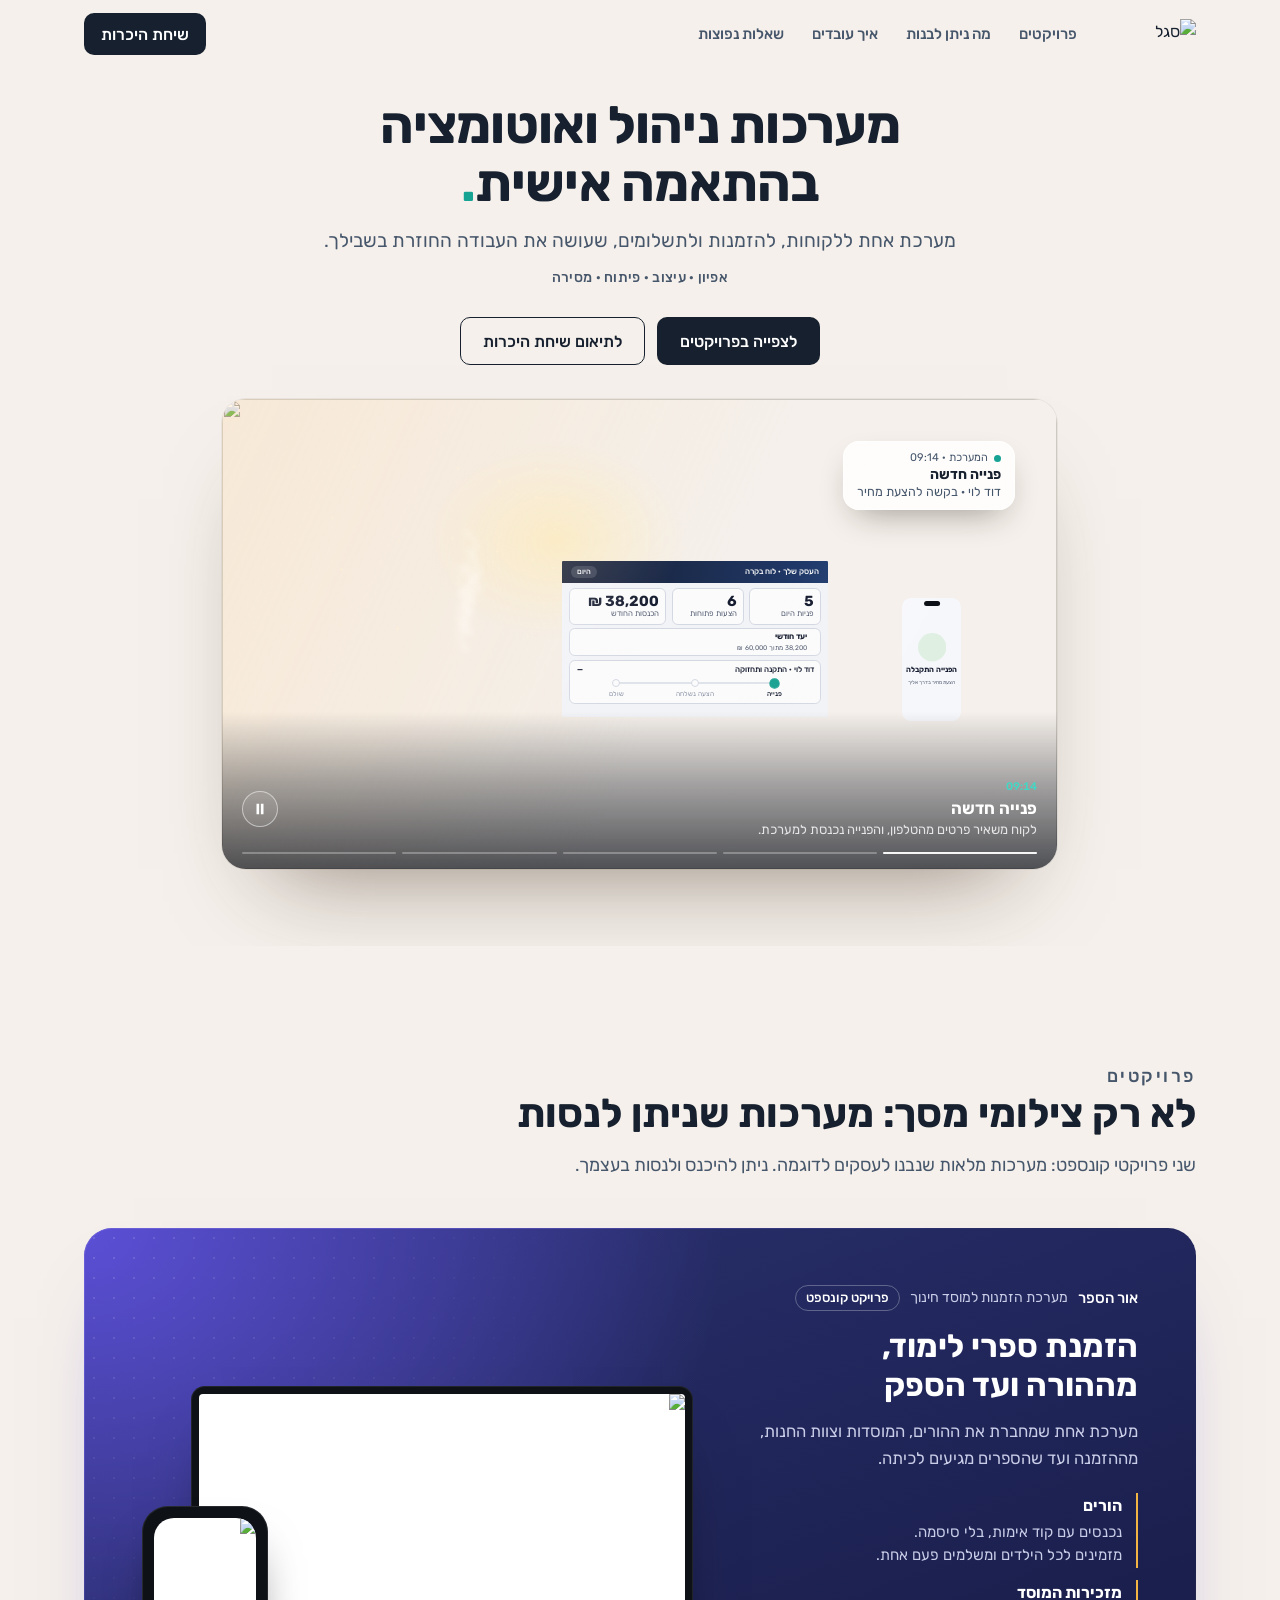
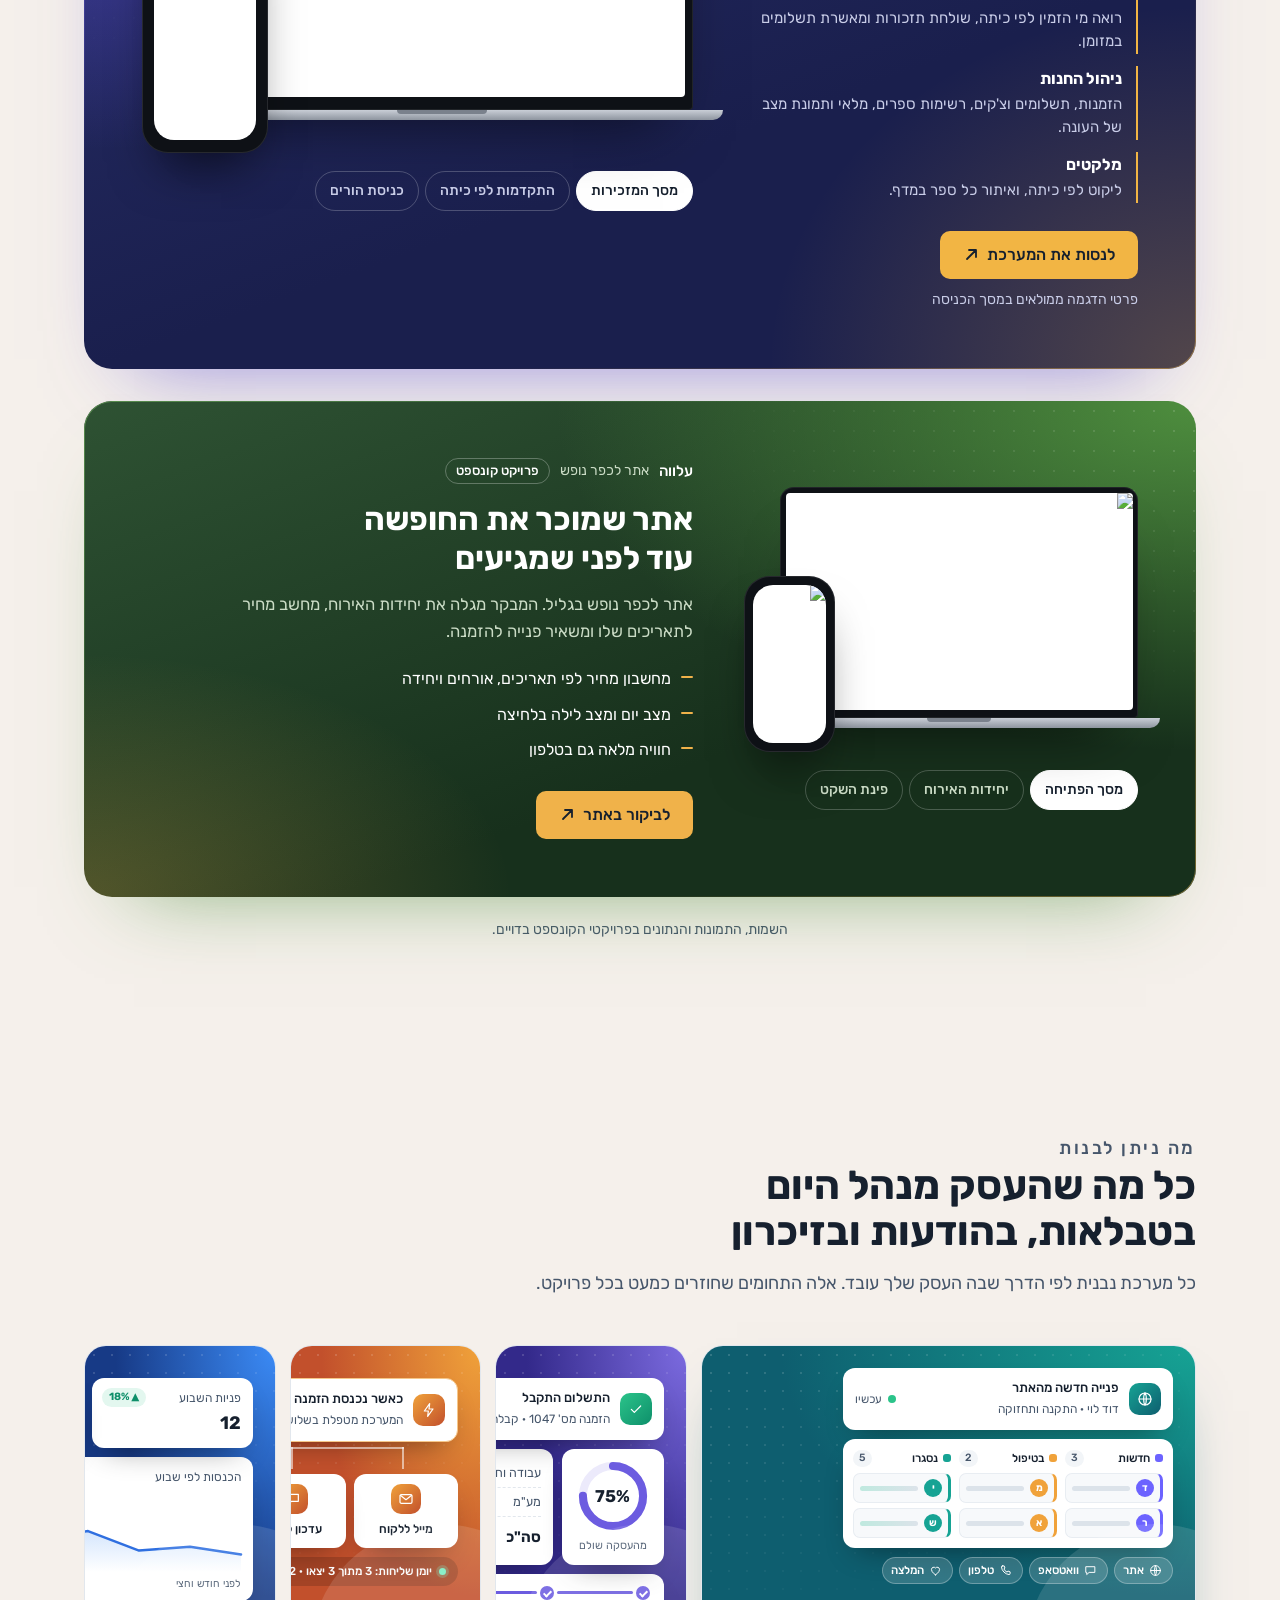
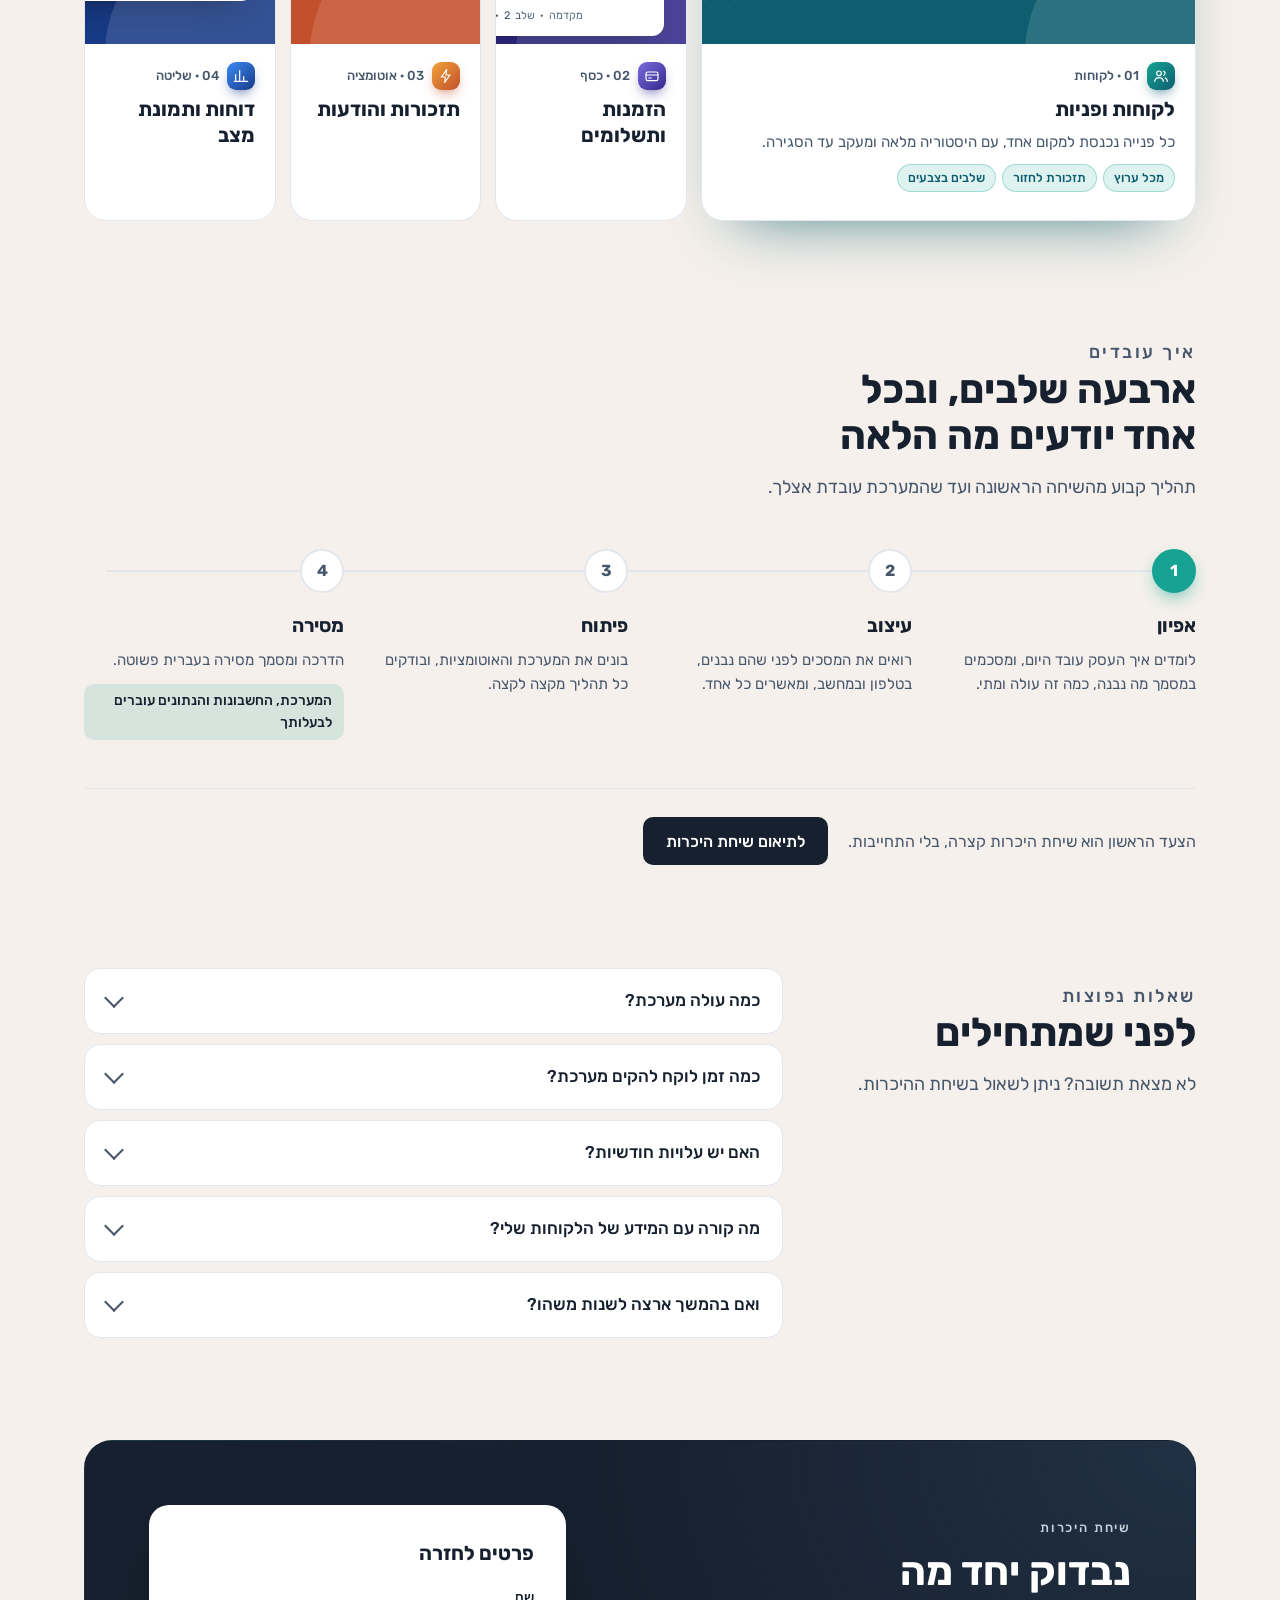
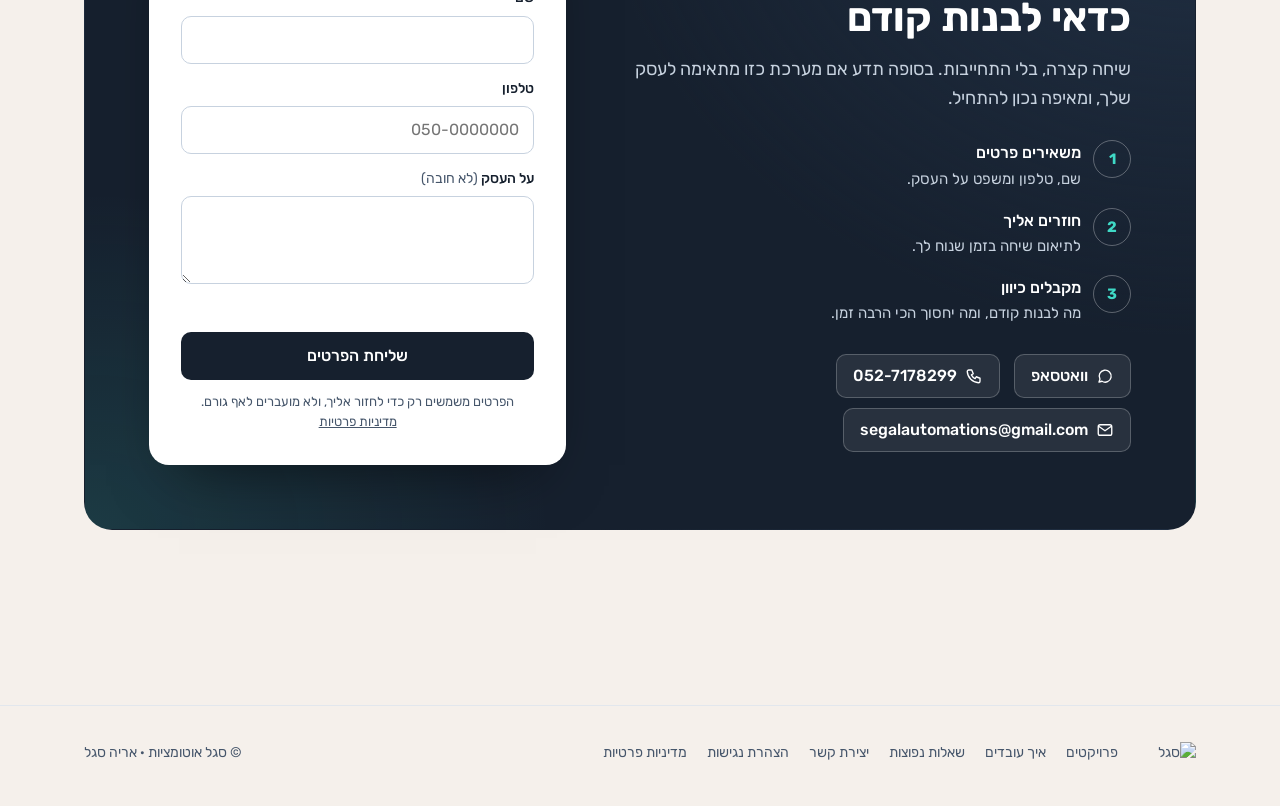
==== commit 2fef5464: "טיוטה: שפה אחת לכל הדף (רקע ענן, כרטיסי פרויקט בכחול לילה עם זוהר הפרויקט, כפתור וכותרת קטנה אחידים)" ====
--- a/src/site.html
+++ b/src/site.html
@@ -663,6 +663,7 @@
 .proc::after{background:linear-gradient(to left,#16A394,#7C6BE0 40%,#F0A23A 70%,#3B8BF6)!important}
 @media(max-width:820px){.proc::after{background:linear-gradient(#16A394,#7C6BE0 40%,#F0A23A 70%,#3B8BF6)!important}}
 
+[tabindex="-1"]:focus{outline:none}
 </style>
 </head>
 <body>
@@ -988,7 +989,12 @@
 /* ריענון הדף מחזיר לראש הדף. קישור ישיר לחלק בדף (#contact) עדיין עובד בכניסה רגילה */
 (function(){if('scrollRestoration' in history)history.scrollRestoration='manual';
 var n=performance.getEntriesByType&&performance.getEntriesByType('navigation')[0];
-if(n&&n.type==='reload'){if(location.hash)history.replaceState(null,'',location.pathname+location.search);window.scrollTo(0,0)}})();
+if(n&&n.type==='reload'){if(location.hash)history.replaceState(null,'',location.pathname+location.search);window.scrollTo(0,0)}
+/* קישורים בתוך הדף גוללים למקום בלי להוסיף #… לכתובת, כדי שריענון לא יקפוץ לשם */
+document.addEventListener('click',function(e){var l=e.target.closest&&e.target.closest('a[href^="#"]');if(!l||e.defaultPrevented||e.button||e.metaKey||e.ctrlKey)return;
+var id=l.getAttribute('href').slice(1),t=id?document.getElementById(id):null;if(!id){e.preventDefault();scrollTo({top:0});return}if(!t)return;
+e.preventDefault();t.scrollIntoView({block:'start'});if(!t.hasAttribute('tabindex'))t.setAttribute('tabindex','-1');t.focus({preventScroll:true});if(location.hash)history.replaceState(null,'',location.pathname+location.search)});
+})();
 </script>
 <script>
 {
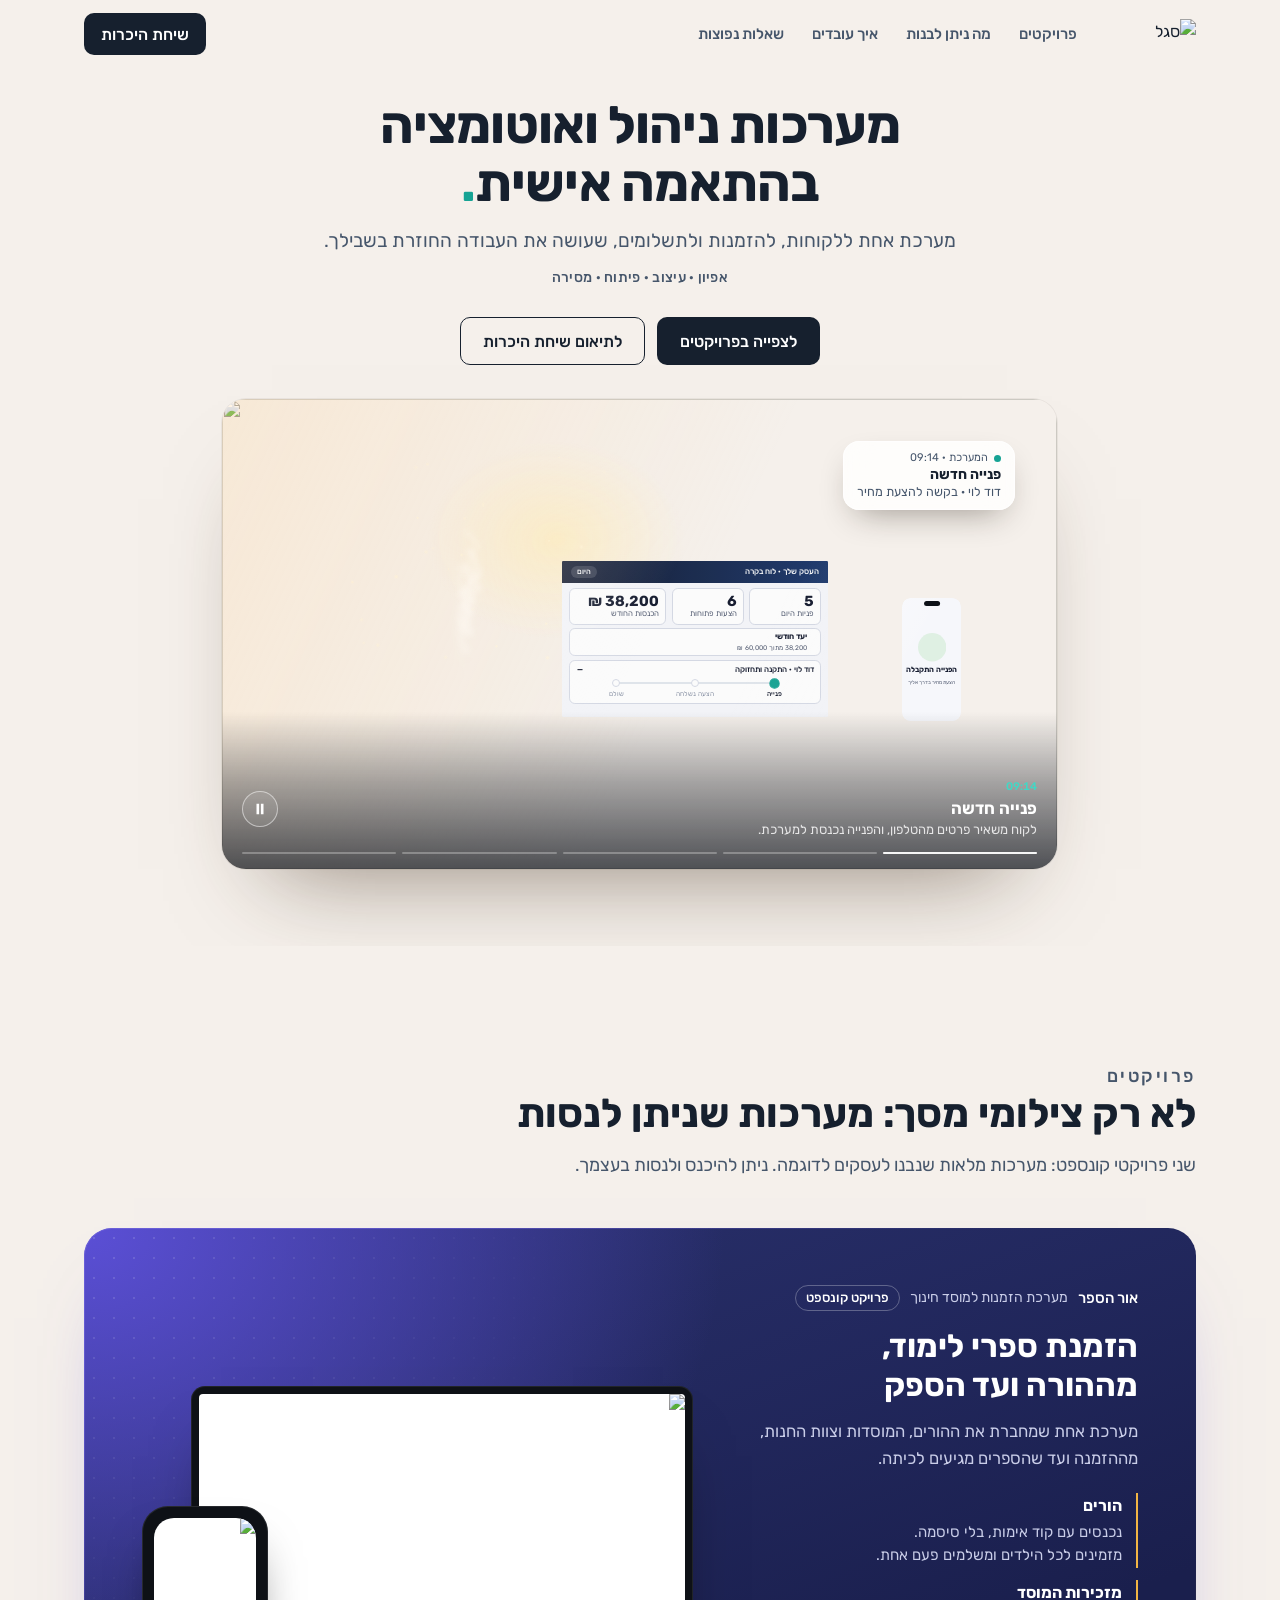
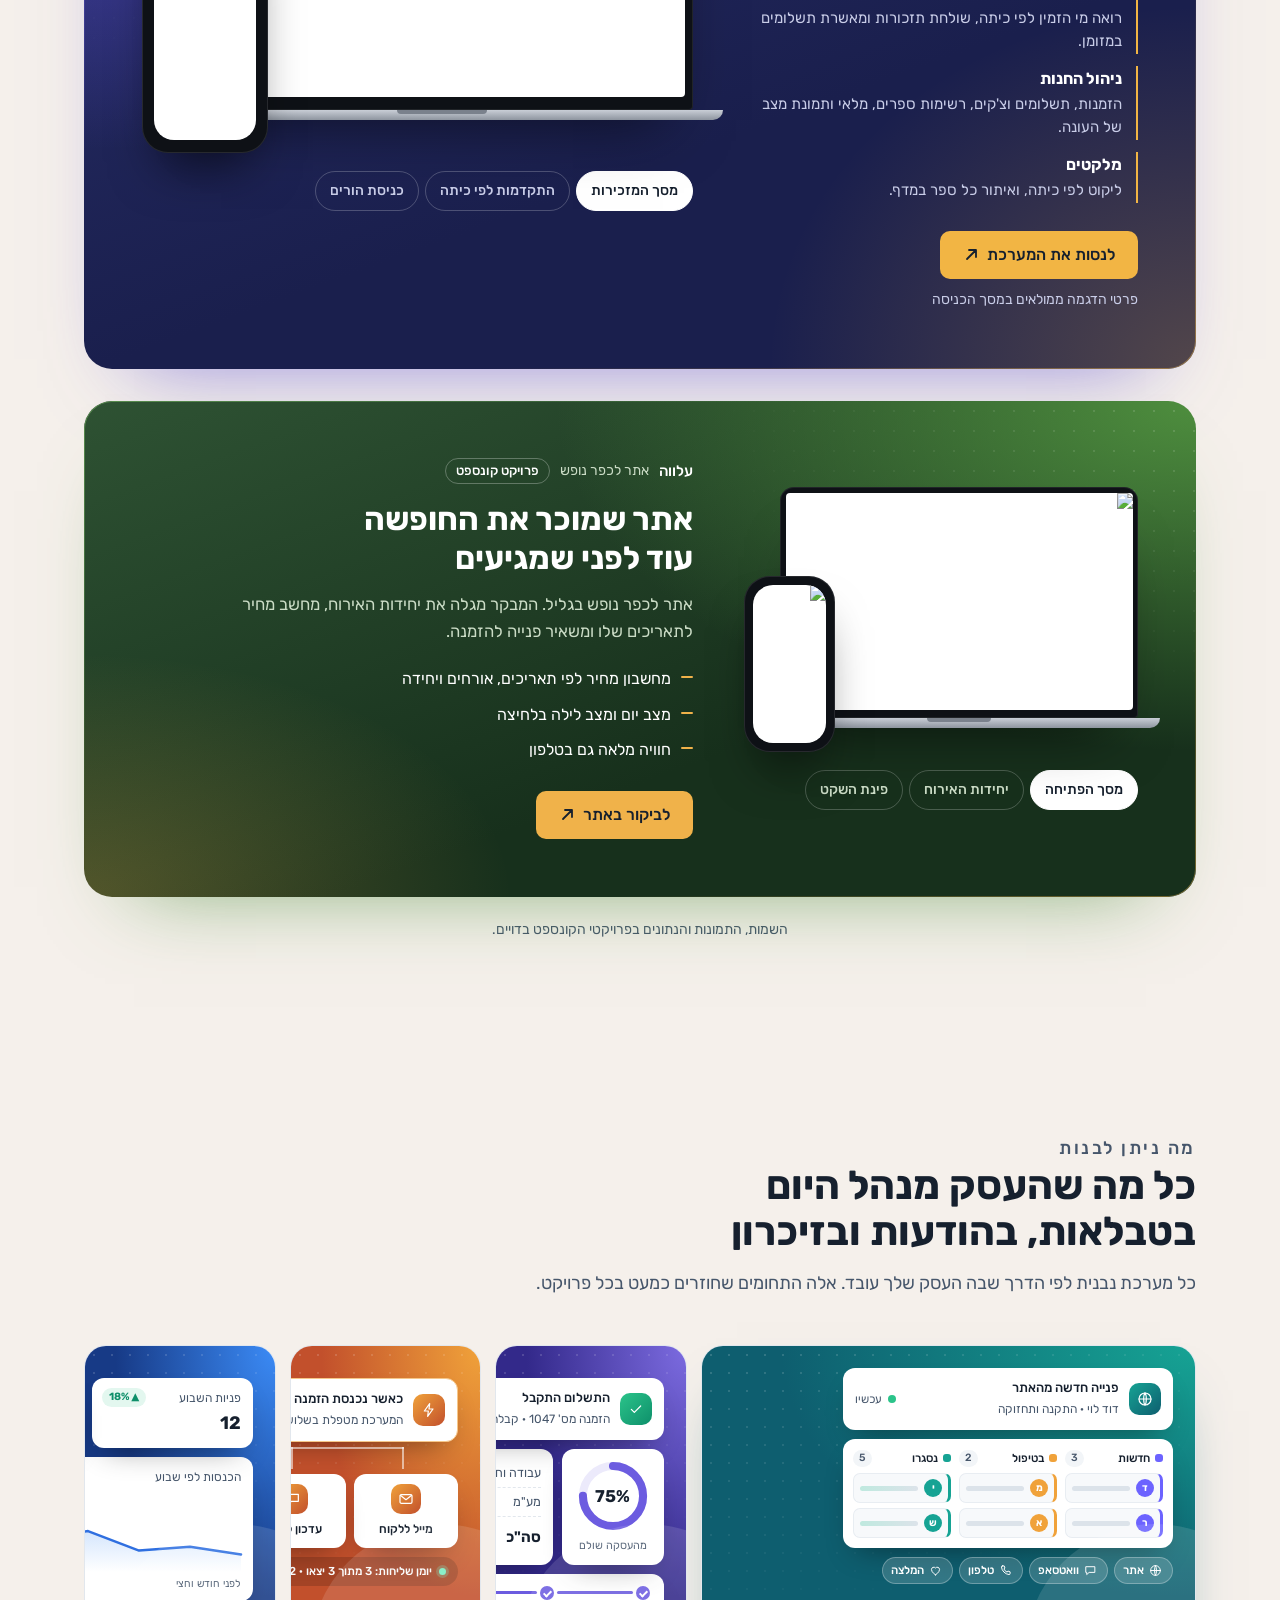
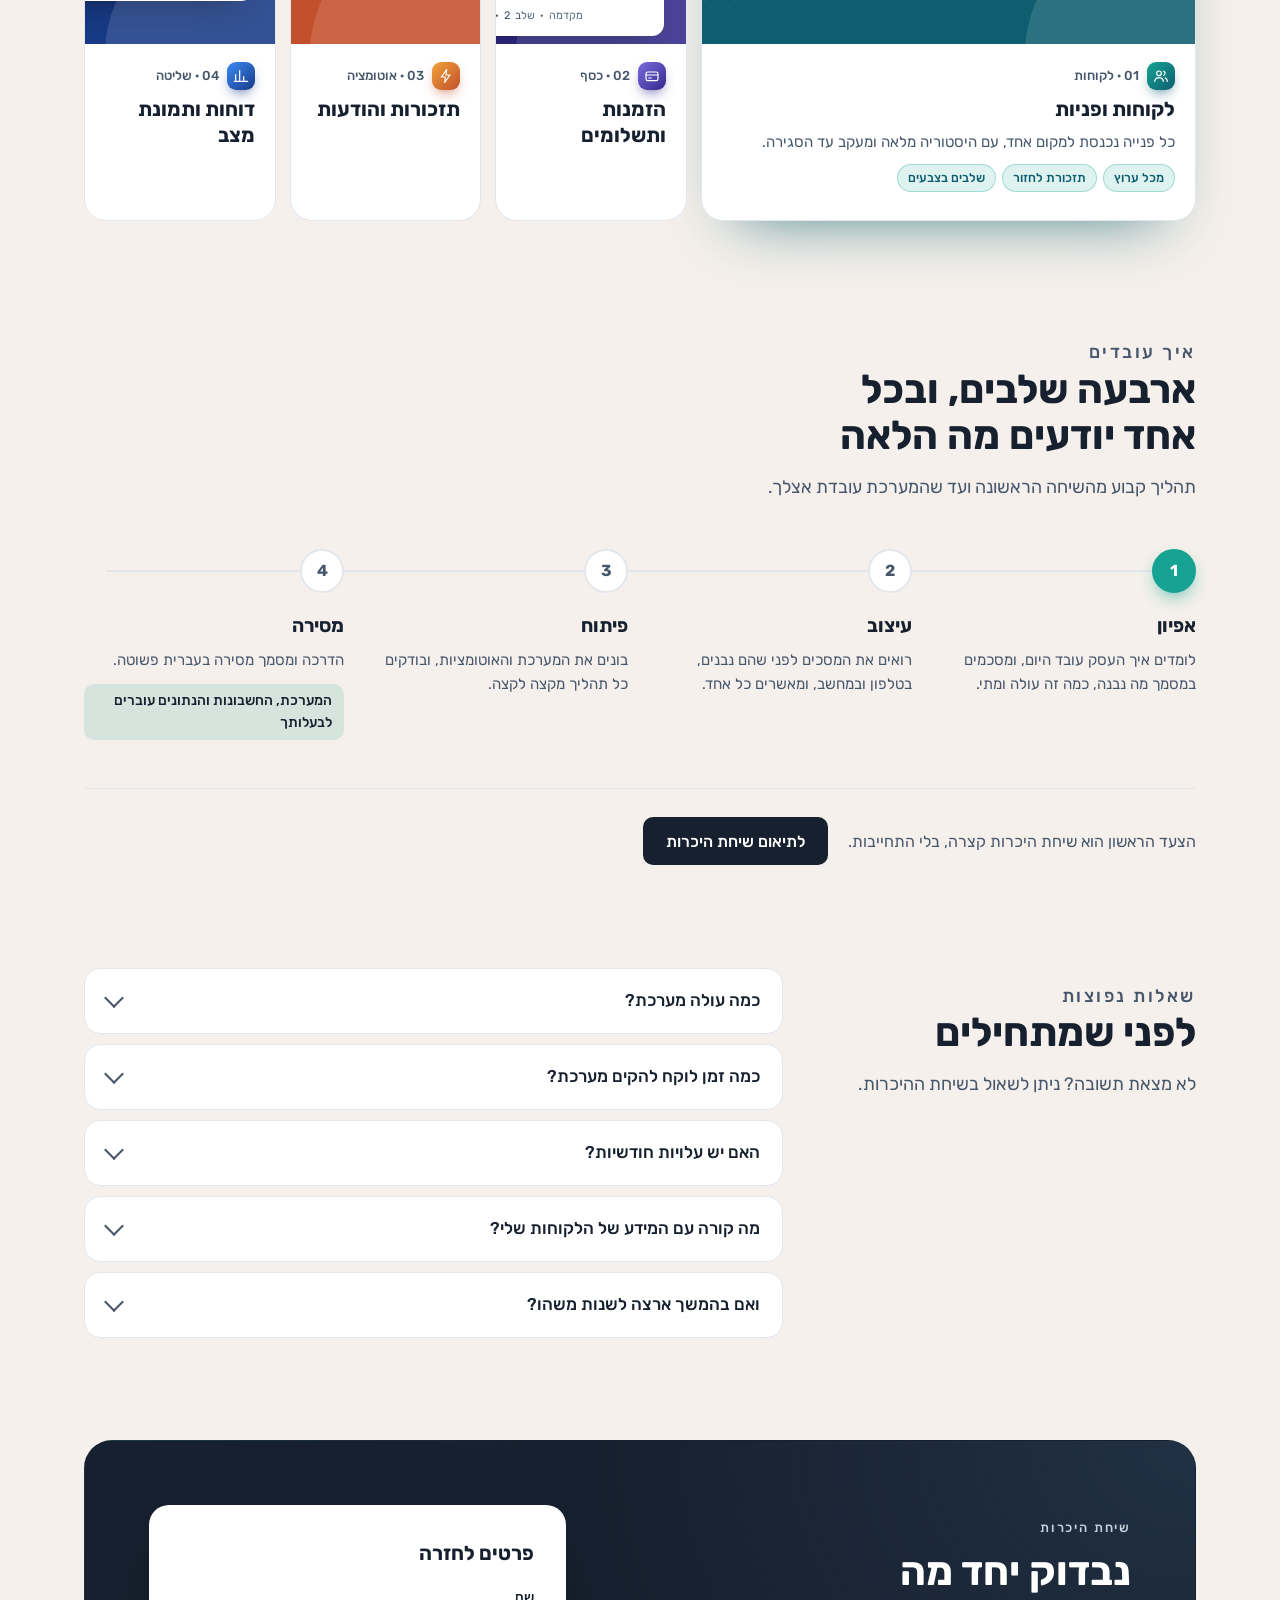
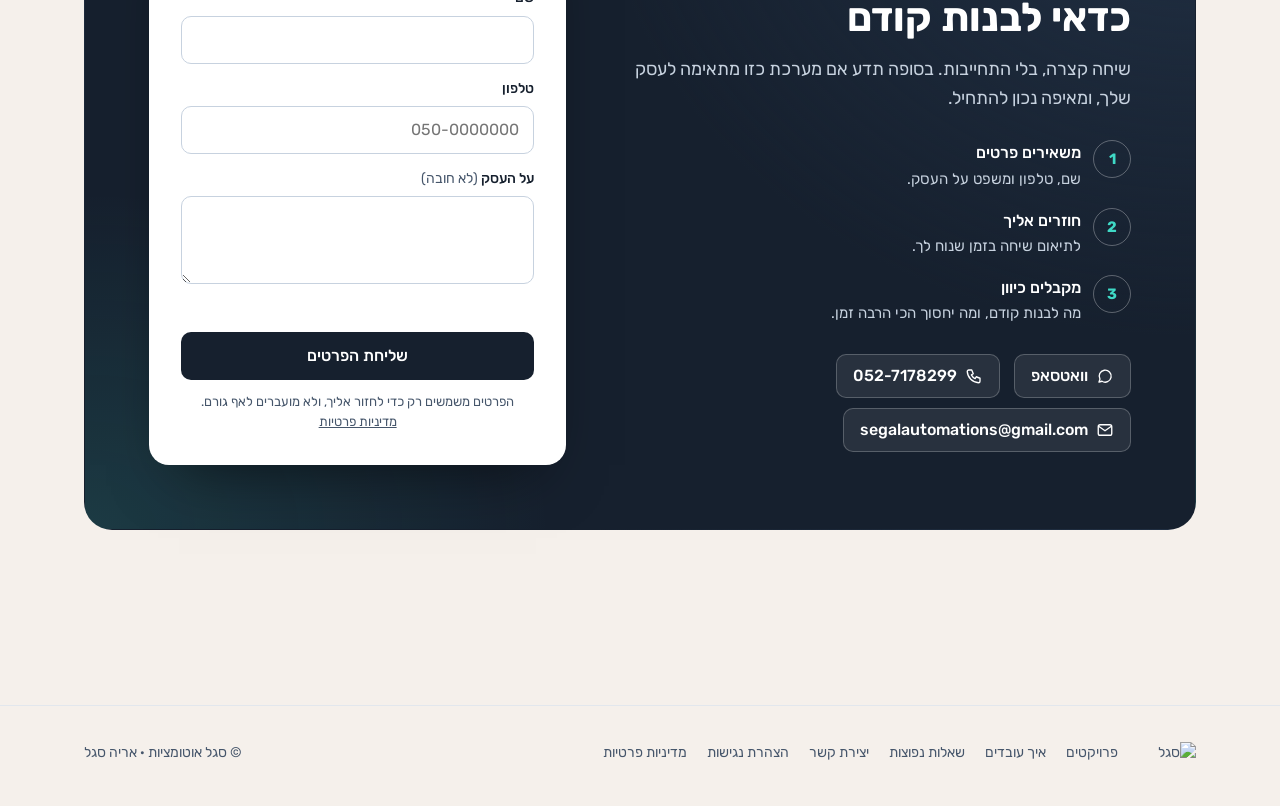
==== commit 4fd56bbc: "עלווה: תמונות קטנות פי 2 (בלי הבדל נראה), והתמונה הראשונה של כל פרויקט נטענת מראש ולא רק כשמגיעים אל" ====
--- a/src/site.html
+++ b/src/site.html
@@ -790,12 +790,12 @@
       <div>
         <div class="vis">
           <div class="wlap"><div class="bz"><div class="wsc" data-set="ohs-l">
-            <img class="on" src="img/ohs-desk-home.webp" alt="מסך הבית של המזכירות במחשב: מי הזמין, מי לא, ומשלוחים בדרך" width="800" height="504" loading="lazy">
+            <img class="on" src="img/ohs-desk-home.webp" alt="מסך הבית של המזכירות במחשב: מי הזמין, מי לא, ומשלוחים בדרך" width="800" height="504" decoding="async">
             <img src="img/ohs-desk-progress.webp" alt="התקדמות ההזמנות לפי כיתה, במחשב" width="800" height="500" loading="lazy">
             <img src="img/ohs-desk-login.webp" alt="כניסת הורים במחשב, עם קוד אימות" width="800" height="500" loading="lazy">
           </div></div><div class="base"></div></div>
           <div class="wph"><div class="wsc" data-set="ohs-p">
-            <img class="on" src="img/ohs-phone-home.webp" alt="מסך הבית של המזכירות בטלפון" width="469" height="1015" loading="lazy">
+            <img class="on" src="img/ohs-phone-home.webp" alt="מסך הבית של המזכירות בטלפון" width="469" height="1015" decoding="async">
             <img src="img/ohs-phone-progress.webp" alt="התקדמות ותשלומים בטלפון" width="469" height="1015" loading="lazy">
             <img src="img/ohs-phone-login.webp" alt="כניסת הורים בטלפון" width="469" height="1015" loading="lazy">
           </div></div>
@@ -825,14 +825,14 @@
       <div>
         <div class="vis">
           <div class="wlap"><div class="bz"><div class="wsc" data-set="alva-l">
-            <img class="on" src="img/alva-desk-1.webp" alt="עלווה במחשב: מסך הפתיחה עם נוף הגליל" width="1280" height="800" loading="lazy">
-            <img src="img/alva-desk-2.webp" alt="עלווה במחשב: יחידות האירוח" width="1280" height="800" loading="lazy">
-            <img src="img/alva-desk-3.webp" alt="עלווה במחשב: פינת השקט עם נדנדה בין העצים" width="1280" height="800" loading="lazy">
+            <img class="on" src="img/alva-desk-1.webp" alt="עלווה במחשב: מסך הפתיחה עם נוף הגליל" width="1000" height="625" decoding="async">
+            <img src="img/alva-desk-2.webp" alt="עלווה במחשב: יחידות האירוח" width="1000" height="625" loading="lazy">
+            <img src="img/alva-desk-3.webp" alt="עלווה במחשב: פינת השקט עם נדנדה בין העצים" width="1000" height="625" loading="lazy">
           </div></div><div class="base"></div></div>
           <div class="wph"><div class="wsc" data-set="alva-p">
-            <img class="on" src="img/alva-phone-1.webp" alt="עלווה בטלפון: מסך הפתיחה" width="540" height="1169" loading="lazy">
-            <img src="img/alva-phone-3.webp" alt="עלווה בטלפון: יחידות האירוח" width="540" height="1169" loading="lazy">
-            <img src="img/alva-phone-2.webp" alt="עלווה בטלפון: המקום במספרים" width="540" height="1169" loading="lazy">
+            <img class="on" src="img/alva-phone-1.webp" alt="עלווה בטלפון: מסך הפתיחה" width="320" height="693" decoding="async">
+            <img src="img/alva-phone-3.webp" alt="עלווה בטלפון: יחידות האירוח" width="320" height="693" loading="lazy">
+            <img src="img/alva-phone-2.webp" alt="עלווה בטלפון: המקום במספרים" width="320" height="693" loading="lazy">
           </div></div>
         </div>
         <div class="tabs" role="group" aria-label="מסכים של עלווה" data-case="alva">
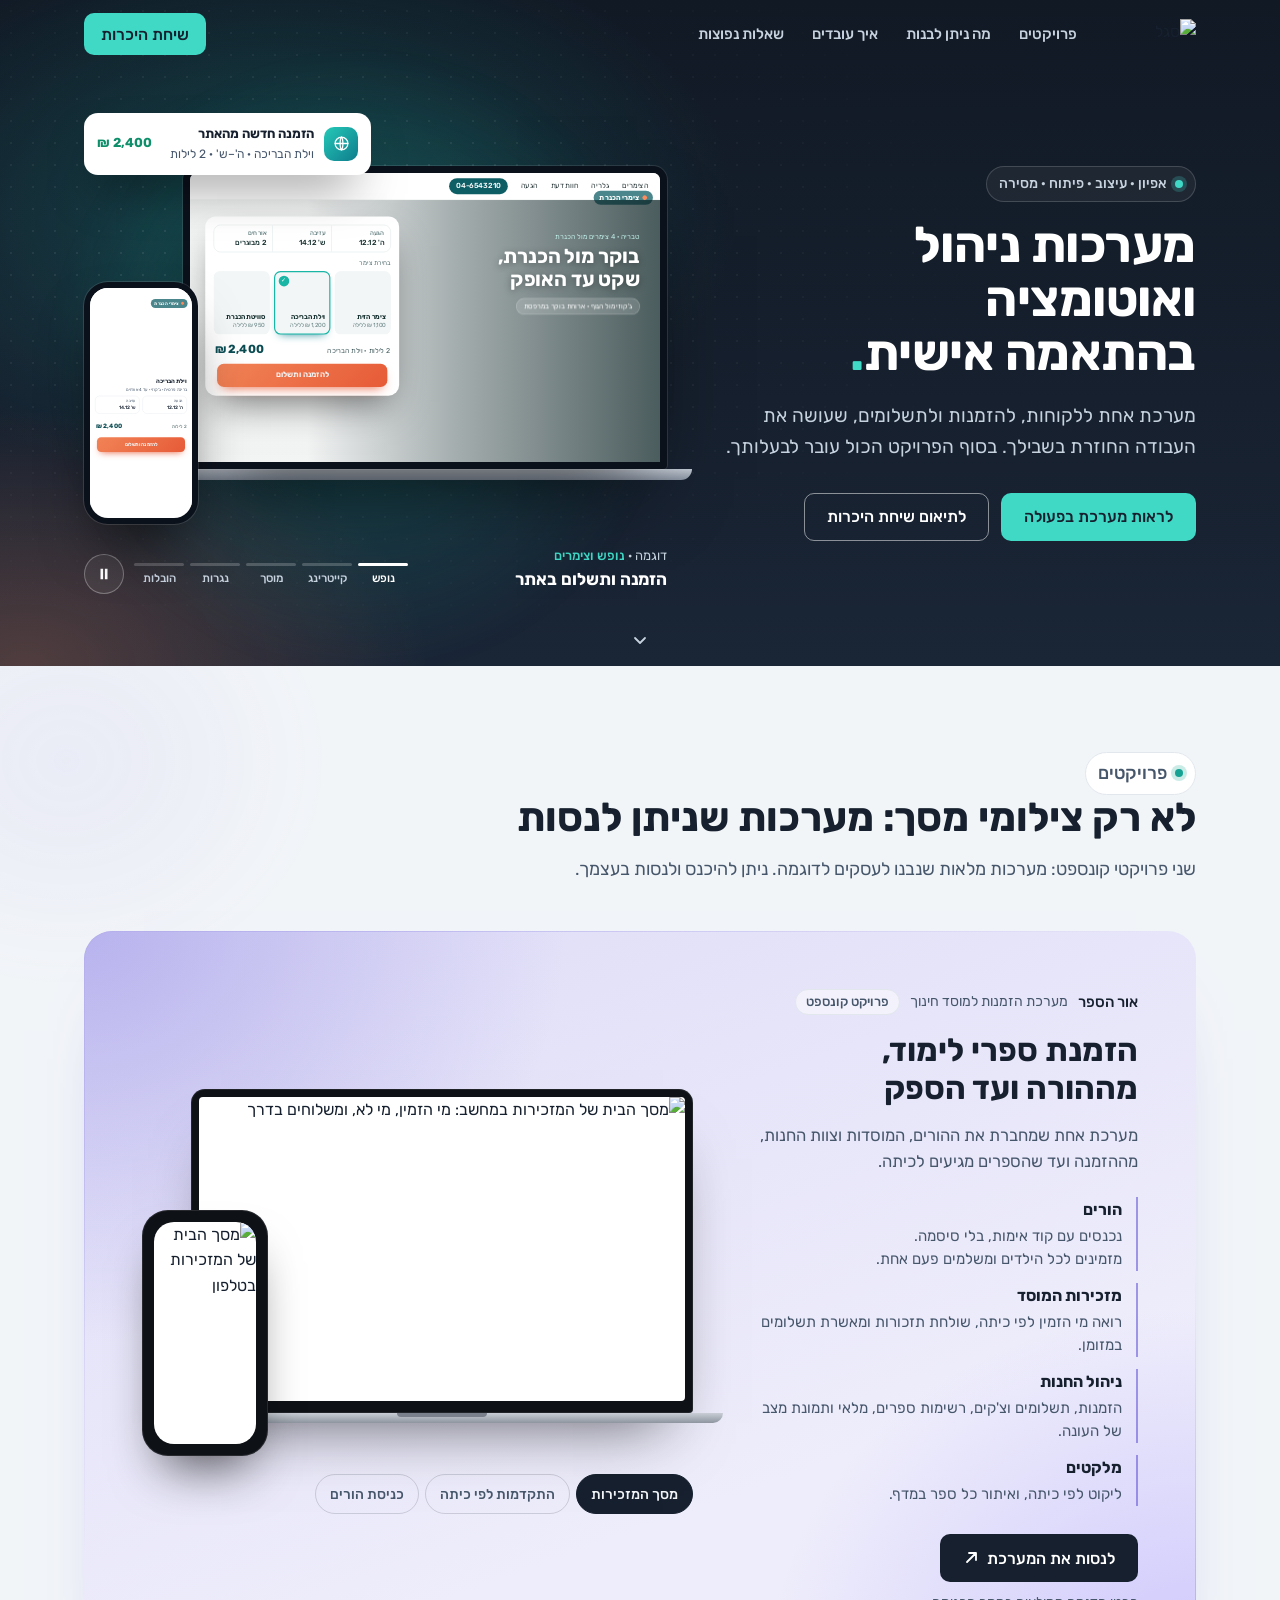
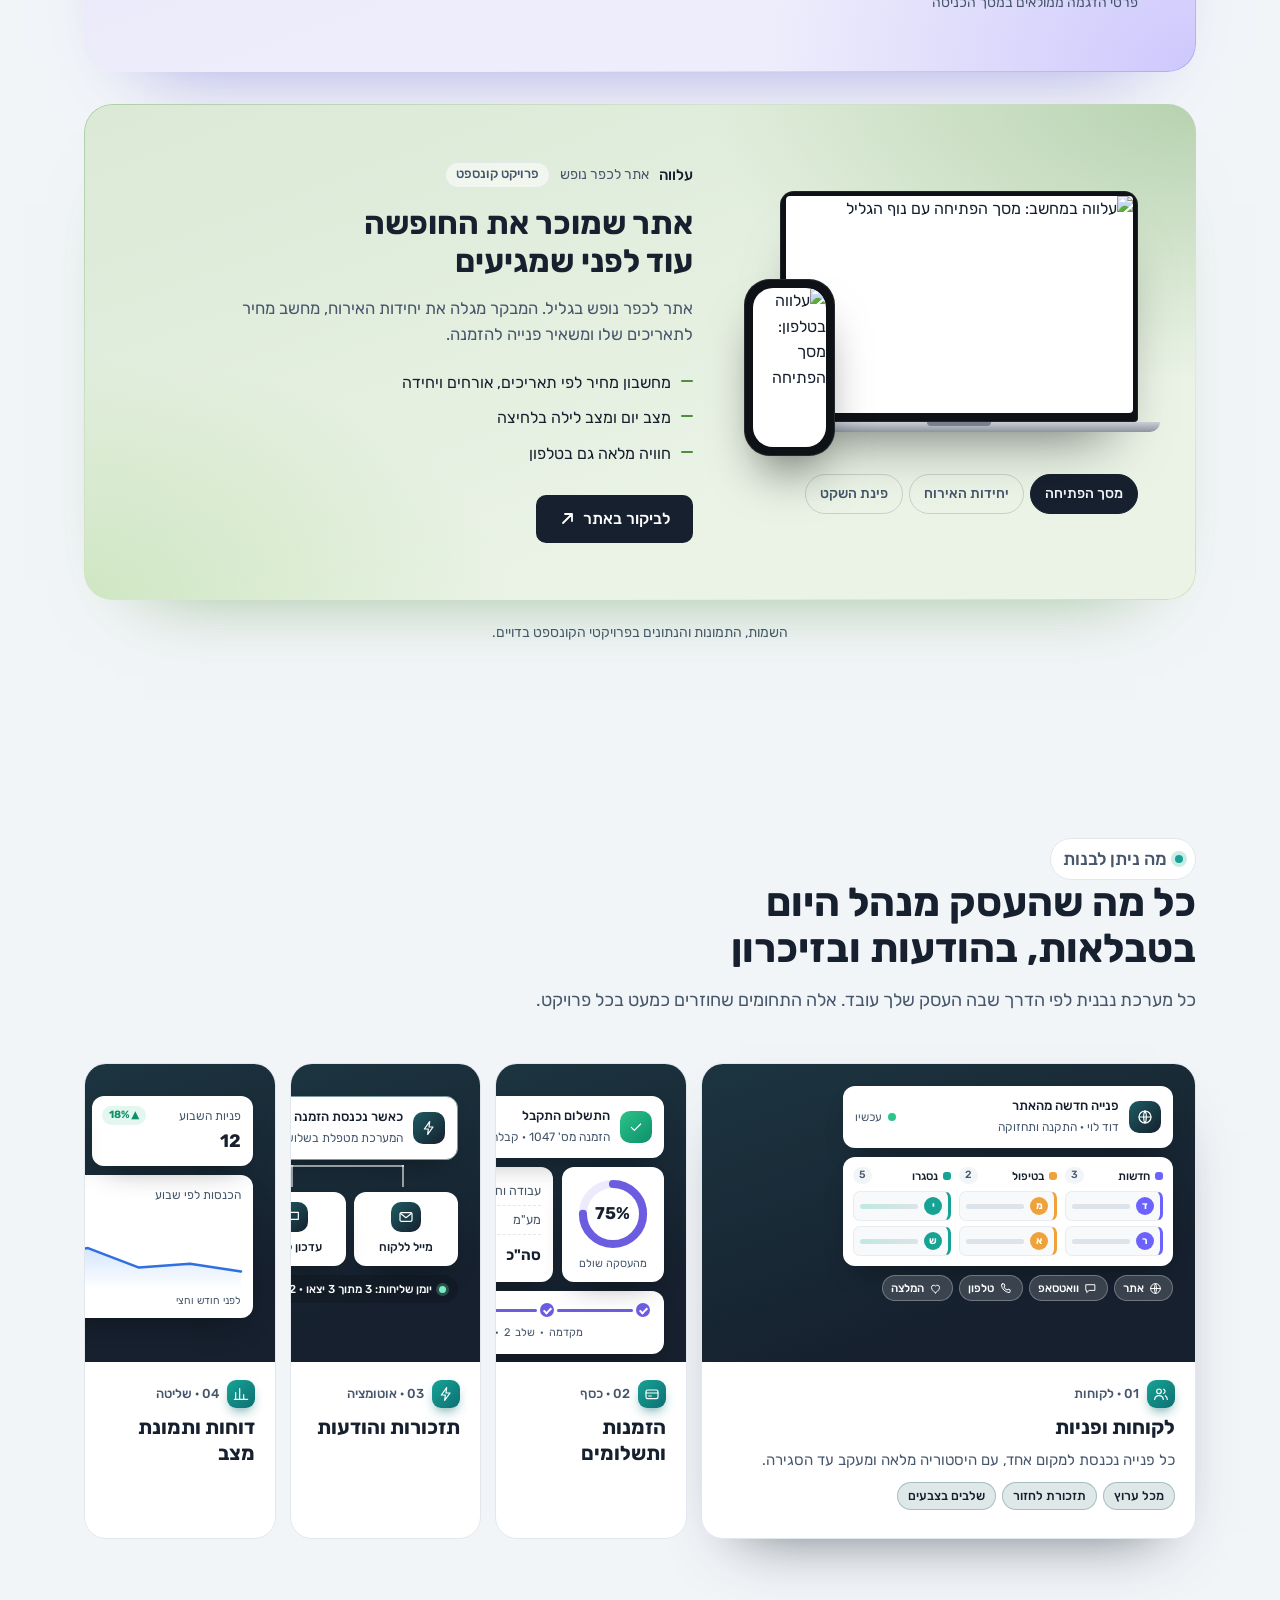
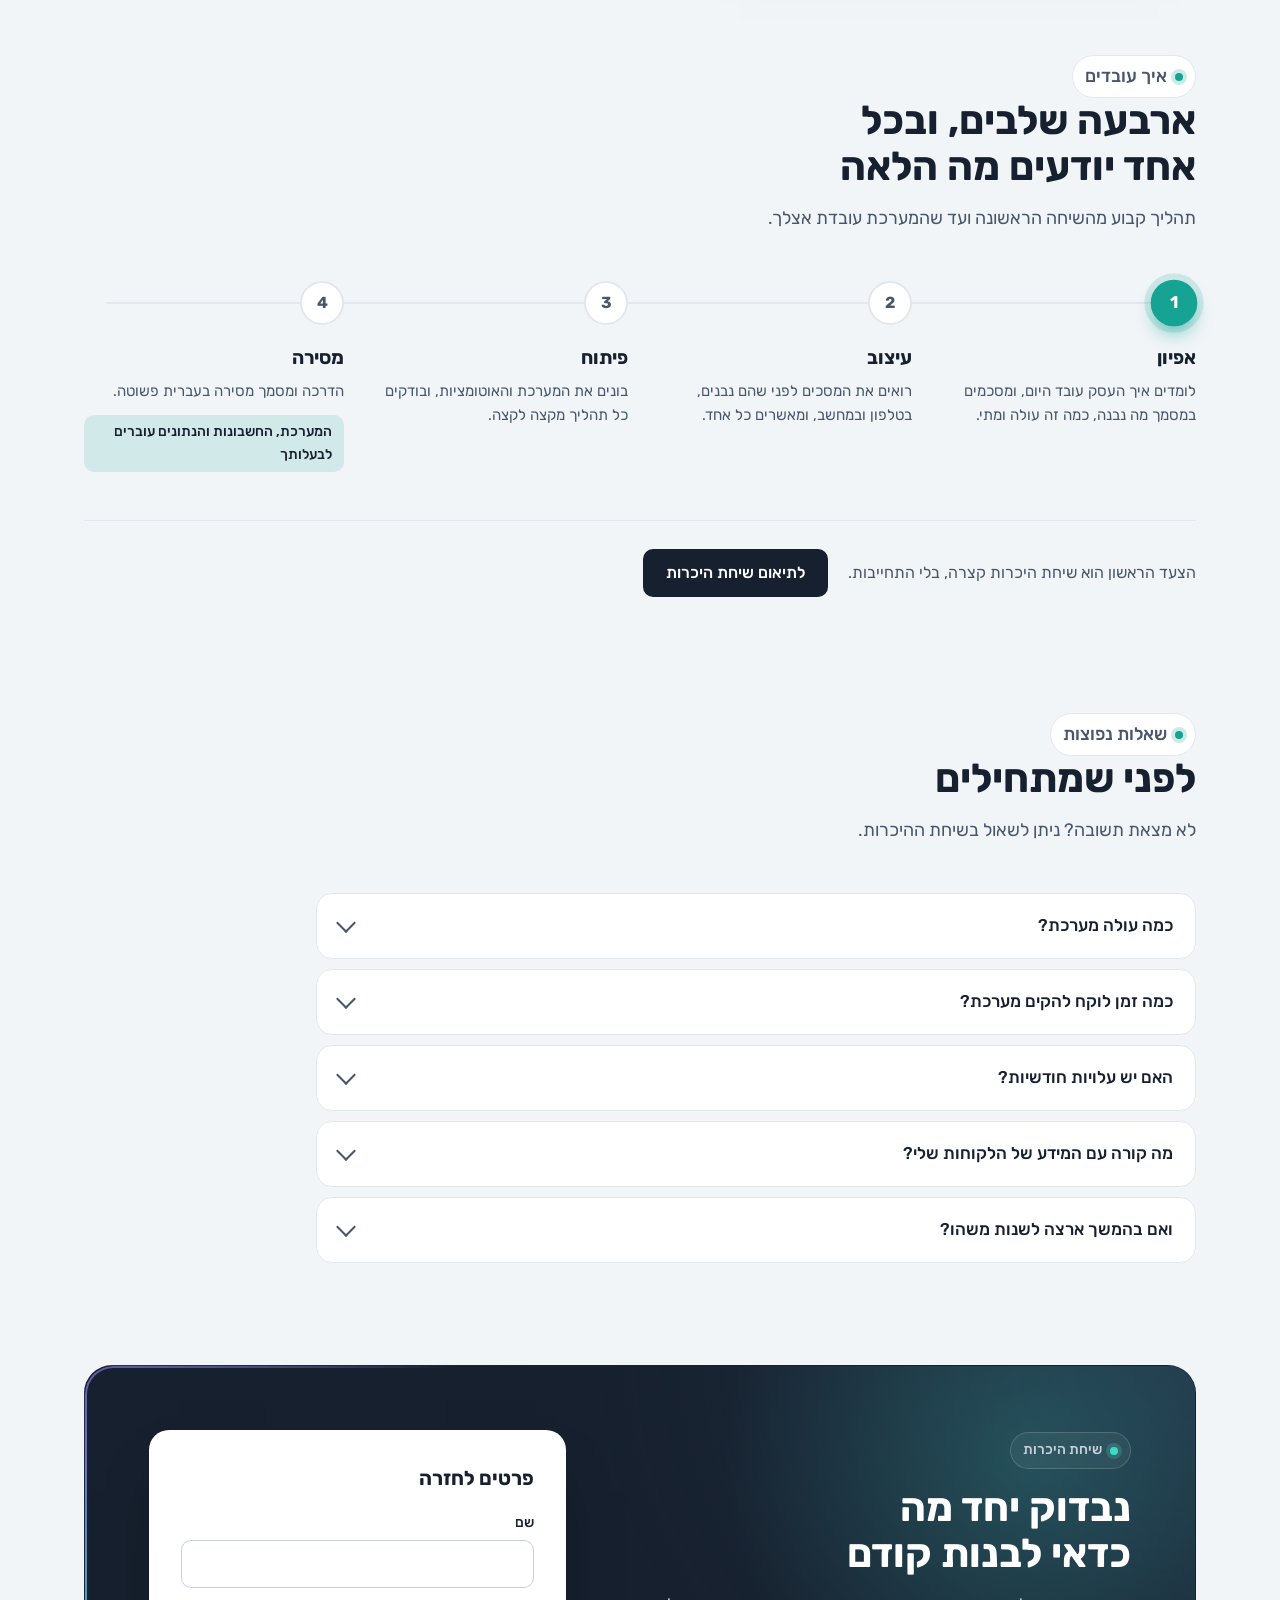
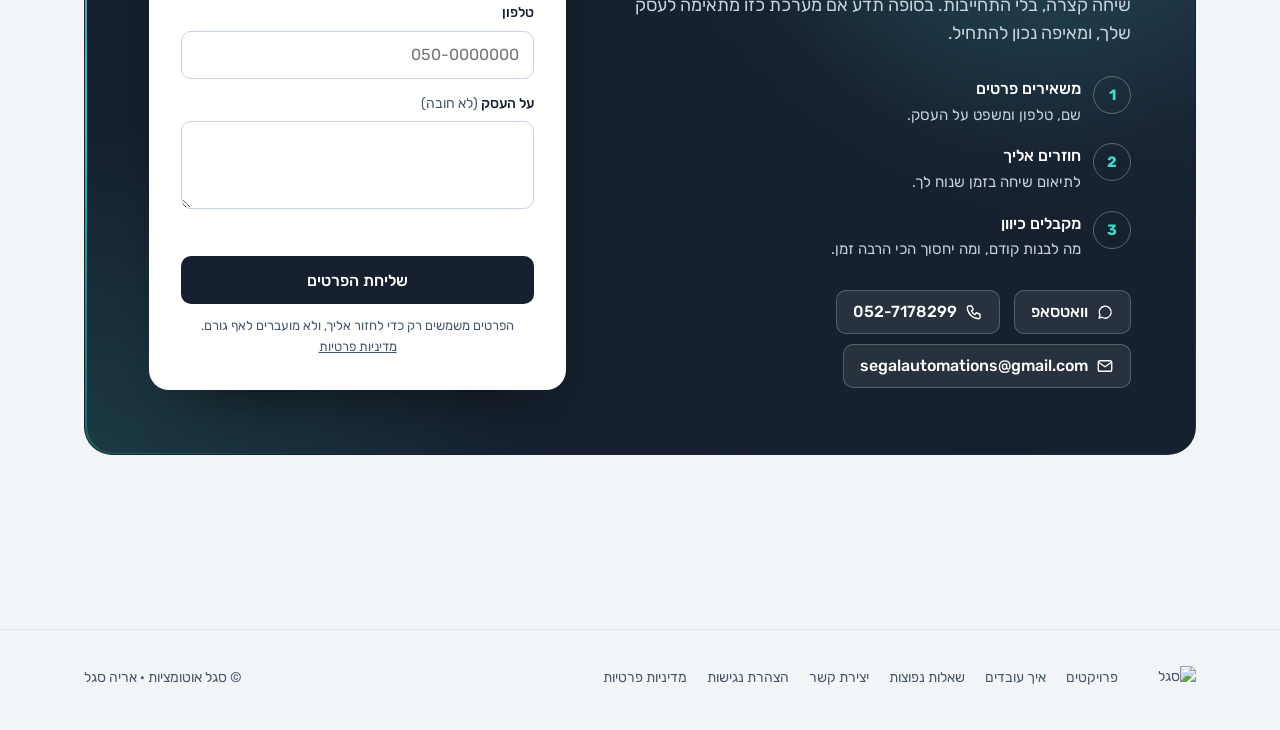
==== commit 24543184: "הפתיחה המשולבת והשפה האחידה עולות לאתר החי. הדף הקודם נשמר (tools/site-classic.html, תגית v-classic-" ====
--- a/src/site.html
+++ b/src/site.html
@@ -3,7 +3,8 @@
 <head>
 <meta charset="utf-8">
 <meta name="viewport" content="width=device-width,initial-scale=1">
-<title>סגל אוטומציות · מערכות ניהול ואוטומציה בהתאמה אישית</title>
+<meta name="robots" content="noindex">
+<title>טיוטה · סגל אוטומציות · מערכות ניהול ואוטומציה בהתאמה אישית</title>
 <link rel="icon" href="assets/segal-app-icon.svg" type="image/svg+xml">
 <meta name="description" content="סגל אוטומציות בונה לעסקים קטנים ובינוניים מערכת אחת ללקוחות, להזמנות ולתשלומים, עם תזכורות והודעות שיוצאות לבד. אפיון, עיצוב, פיתוח ומסירה מלאה.">
 <link rel="canonical" href="https://segalautomations.cloud/">
@@ -664,6 +665,513 @@
 @media(max-width:820px){.proc::after{background:linear-gradient(#16A394,#7C6BE0 40%,#F0A23A 70%,#3B8BF6)!important}}
 
 [tabindex="-1"]:focus{outline:none}
+/* ---------- פתיחה משולבת (טיוטה): כחול לילה, כותרת התועלת, חמישה סוגי עסקים על מסך חי ---------- */
+@property --hc1{syntax:'<color>';inherits:true;initial-value:#19B5A5}
+@property --hc2{syntax:'<color>';inherits:true;initial-value:#FF8A5B}
+.hx{--hx-ink:#fff;--hx-mut:#C7D2DF;--hx-acc:#3FD9C6;transition:--hc1 1.2s ease,--hc2 1.2s ease;background:
+  radial-gradient(55% 65% at 22% 32%,color-mix(in srgb,var(--hc1) 26%,transparent),transparent 65%),
+  radial-gradient(45% 55% at 2% 100%,color-mix(in srgb,var(--hc2) 24%,transparent),transparent 70%),
+  linear-gradient(180deg,#111925,#16202E 60%,#1A2536);color:var(--hx-ink);margin-top:-68px;padding-top:68px}
+.hx::before{content:"";position:absolute;inset:0;opacity:.13;pointer-events:none;background-image:radial-gradient(rgba(255,255,255,.9) 1px,transparent 1.2px);background-size:22px 22px;mask:radial-gradient(70% 80% at 25% 40%,#000,transparent 75%)}
+.hx-glow{position:absolute;width:620px;height:620px;left:4%;top:8%;border-radius:50%;background:radial-gradient(closest-side,color-mix(in srgb,var(--hc1) 30%,transparent),transparent);filter:blur(10px);pointer-events:none;animation:hxdrift 14s ease-in-out infinite alternate}
+@keyframes hxdrift{to{transform:translate(60px,40px) scale(1.12)}}
+.hx-in{position:relative;display:grid;grid-template-columns:minmax(0,.9fr) minmax(0,1.1fr);gap:clamp(24px,4vw,64px);align-items:center;padding-block:clamp(20px,3.5vw,48px) clamp(24px,3vw,40px)}
+.hx-kick{display:inline-flex;align-items:center;gap:8px;margin:0 0 16px;font-size:14px;font-weight:500;color:var(--hx-mut);border:1px solid rgba(255,255,255,.16);background:rgba(255,255,255,.05);border-radius:999px;padding:6px 12px}
+.hx-kick i{width:8px;height:8px;border-radius:50%;background:var(--hx-acc);box-shadow:0 0 0 4px rgba(63,217,198,.22)}
+.hx h1{color:var(--hx-ink);font-size:clamp(34px,3.9vw,52px);line-height:1.08;max-width:13ch}
+.hx h1 .dot{color:var(--hx-acc)}
+.hx-lead{margin:20px 0 0;font-size:clamp(17px,1.5vw,19px);line-height:1.65;color:var(--hx-mut);max-width:44ch;text-wrap:pretty}
+.hx-acts{display:flex;flex-wrap:wrap;gap:12px;margin-top:30px}
+.hx-pri{background:var(--hx-acc);color:#16202E}
+.hx-pri:hover{box-shadow:0 14px 30px -12px rgba(63,217,198,.7)}
+.hx-sec{border-color:rgba(255,255,255,.5);color:#fff}
+.hx-sec:hover{border-color:#fff;background:rgba(255,255,255,.06)}
+.hx-trust{list-style:none;margin:26px 0 0;padding:0;display:flex;flex-wrap:wrap;gap:8px 20px;font-size:14.5px;color:var(--hx-mut)}
+.hx-trust li{display:flex;align-items:center;gap:8px}
+.hx-trust li::before{content:"";width:6px;height:6px;border-radius:50%;background:var(--hx-acc)}
+
+/* במה: מחשב וטלפון, מסך חי בגודל קבוע שמוקטן בדיוק לגודל המסגרת */
+.hx-stage{position:relative;aspect-ratio:1.42}
+.hx-lap{position:absolute;right:0;top:13%;width:83%}
+.hx-scr{position:relative;aspect-ratio:16/10;border-radius:14px 14px 4px 4px;background:#0B111B;border:7px solid #0B111B;overflow:hidden;box-shadow:0 0 0 1px rgba(255,255,255,.1),0 40px 80px -30px rgba(0,0,0,.7)}
+.hx-base{height:11px;margin:0 -5%;border-radius:0 0 12px 12px;background:linear-gradient(#C5CCD6,#8A94A3);box-shadow:0 18px 30px -14px rgba(0,0,0,.6)}
+.hx-ph{position:absolute;left:0;bottom:0;width:19.5%;aspect-ratio:.47;border-radius:24px;background:#0B111B;padding:6px;box-shadow:0 0 0 1px rgba(255,255,255,.12),0 30px 60px -20px rgba(0,0,0,.75);z-index:2}
+.hx-pscr{position:relative;width:100%;height:100%;border-radius:18px;overflow:hidden;background:#fff}
+.hx-fit{position:absolute;top:0;left:0;transform-origin:0 0;transform:scale(var(--k,1))}
+.hx-scr .hx-fit{width:800px;height:500px}.hx-pscr .hx-fit{width:280px;height:600px}
+.x-sc{position:absolute;inset:0;opacity:0;visibility:hidden;transition:opacity .6s ease,visibility 0s .6s}
+.x-sc.x-on{opacity:1;visibility:visible;transition:opacity .6s ease}
+.hx-tag{position:absolute;right:2%;top:0;font-size:12.5px;color:var(--hx-mut);background:rgba(255,255,255,.07);border:1px solid rgba(255,255,255,.14);border-radius:999px;padding:3px 11px}
+.hx-tag b{color:#fff;font-weight:500}
+
+/* מסך מחשב: מבנה משותף */
+.x-ui{font:13px/1.35 Rubik,sans-serif;color:var(--ink,#16202E);background:var(--bg,#fff)}
+.x-ui-top{height:44px;display:flex;align-items:center;gap:10px;padding:0 16px;background:var(--bar);color:#fff}
+.x-ui-top b{font-size:14px;font-weight:500}
+.x-ui-top .x-sp{flex:1}
+.x-mono{flex:none;width:26px;height:26px;border-radius:8px;display:grid;place-items:center;font-weight:700;font-size:13px;background:var(--mono,#fff);color:var(--monoc,#16202E)}
+.x-pill{font-size:11.5px;padding:3px 10px;border-radius:99px;background:rgba(255,255,255,.14)}
+.x-pill b{font-size:11.5px;font-weight:700}
+.x-av{width:26px;height:26px;border-radius:50%;display:grid;place-items:center;font-size:12px;font-weight:700;background:rgba(255,255,255,.22)}
+.x-ui-b{position:absolute;top:44px;left:0;right:0;bottom:0;padding:14px}
+.x-cd{background:#fff;border-radius:12px;padding:11px 13px;box-shadow:0 1px 0 rgba(0,0,0,.04),0 6px 16px -10px rgba(0,0,0,.25)}
+.x-ui small{display:block;color:var(--mut,#5B6676);font-size:11px}
+.x-ui .x-o2{display:none}.hx-stage.x-p2 .x-ui .x-o1{display:none}.hx-stage.x-p2 .x-ui .x-o2{display:inline}
+.x-vac .x-kpis b.x-o2{display:none}.hx-stage.x-p2 .x-vac .x-kpis b.x-o1{display:none}.hx-stage.x-p2 .x-vac .x-kpis b.x-o2{display:block}
+
+/* 0 · נופש: אתר הזמנות */
+.x-vac{--bg:#fff;--mut:#5A7377}
+.x-vnav{height:46px;display:flex;align-items:center;gap:22px;padding:0 20px;font-size:12.5px;color:#2E3B3D;background:#fff;border-bottom:1px solid #EDF1F1}
+.x-vlogo{display:flex;align-items:center;gap:7px;font-weight:700;font-size:15px;color:#0B4C53;margin-inline-end:auto}
+.x-vlogo i{width:20px;height:20px;border-radius:50% 50% 50% 0;background:linear-gradient(135deg,#19B5A5,#0E5E66);transform:rotate(-45deg)}
+.x-vcall{background:#0E5E66;color:#fff;border-radius:99px;padding:5px 12px;font-weight:500;direction:ltr}
+.x-vhero{position:absolute;top:46px;left:0;right:0;bottom:0;background:center 40%/cover no-repeat}
+.x-vhero::before{content:"";position:absolute;inset:0;background:linear-gradient(270deg,rgba(6,30,32,.72) 0%,rgba(6,30,32,.35) 45%,rgba(6,30,32,.05) 75%)}
+.x-vh-t{position:absolute;right:34px;top:54px;color:#fff;max-width:300px}
+.x-vh-t small{display:block;color:#BFEDE7;font-size:12px;margin-bottom:8px;letter-spacing:.02em}
+.x-vh-t b{display:block;font-size:34px;line-height:1.1;font-weight:700;text-shadow:0 2px 12px rgba(0,0,0,.35)}
+.x-vh-t span{display:inline-block;margin-top:14px;font-size:12px;background:rgba(255,255,255,.16);backdrop-filter:blur(6px);border:1px solid rgba(255,255,255,.3);border-radius:99px;padding:5px 12px}
+.x-vbook{position:absolute;left:26px;top:28px;width:330px;background:#fff;border-radius:18px;padding:14px;box-shadow:0 30px 60px -20px rgba(0,0,0,.55)}
+.x-vb-r{display:grid;grid-template-columns:repeat(3,1fr);border:1px solid #E2EAEA;border-radius:12px;overflow:hidden}
+.x-vb-r span{padding:7px 10px;font-size:12.5px;font-weight:500;color:#16302F}
+.x-vb-r span+span{border-inline-start:1px solid #E2EAEA}
+.x-vb-r small,.x-vb-l{display:block;font-size:10.5px;color:#6A8486}
+.x-vb-l{margin:11px 0 6px}
+.x-vunits{display:grid;grid-template-columns:repeat(3,1fr);gap:7px}
+.x-vu{position:relative;border-radius:11px;overflow:hidden;border:2px solid transparent;background:#F2F6F6}
+.x-vu::before{content:"";display:block;height:64px;background:var(--p) center/cover}
+.x-vu b{display:block;font-size:11.5px;padding:5px 7px 0;color:#16302F}
+.x-vu small{display:block;font-size:10px;color:#6A8486;padding:0 7px 6px}
+.x-vu.x-sel{border-color:#19B5A5;box-shadow:0 8px 16px -10px #0E7C8C}
+.x-vu.x-sel::after{content:"✓";position:absolute;top:6px;left:6px;width:18px;height:18px;border-radius:50%;background:#19B5A5;color:#fff;font-size:11px;display:grid;place-items:center}
+.x-vb-tot{display:flex;align-items:baseline;justify-content:space-between;margin:12px 2px 10px;font-size:12px;color:#4A6264}
+.x-vb-tot b{font-size:20px;color:#0B4C53}
+.x-vb-btn{display:block;text-align:center;padding:11px;border-radius:12px;font-weight:700;font-size:14px;color:#fff;background:linear-gradient(135deg,#FF8A5B,#F2603A);box-shadow:0 10px 20px -10px #F2603A;transition:transform .2s}
+.hx-stage.x-p1 .x-vac .x-vb-btn.x-a{transform:scale(.96);filter:brightness(.95)}
+.x-vb-btn.x-b{display:none;background:linear-gradient(135deg,#2BC48A,#0E8F6A);box-shadow:0 10px 20px -10px #0E8F6A}
+.hx-stage.x-p2 .x-vac .x-vb-btn.x-a{display:none}.hx-stage.x-p2 .x-vac .x-vb-btn.x-b{display:block;animation:hxpop .5s}
+.x-bimg{display:block;height:92px;margin:-11px -12px 9px;border-radius:16px 16px 0 0;background:var(--p) center/cover}
+.x-bimg.x-tall{height:150px;background-position:center 30%}
+
+/* 1 · קייטרינג ואולם שמחות: בחירת תפריט עם תמונות */
+.x-cat{--bg:#FBF5EF;--bar:linear-gradient(90deg,#4A0F24,#7A1E3A);--mono:#E3B35A;--monoc:#4A0F24;--mut:#7A6560}
+.x-menu-g{display:grid;grid-template-columns:1.6fr 1fr;gap:12px}
+.x-menu{background:#fff;border-radius:14px;padding:10px 12px;box-shadow:0 6px 16px -10px rgba(122,30,58,.35)}
+.x-mtabs{display:flex;gap:6px;margin-bottom:10px}
+.x-mtabs span{font-size:11.5px;padding:4px 11px;border-radius:99px;background:#FBF1E7;color:#7A6560}
+.x-mtabs .x-cur{background:#7A1E3A;color:#fff}
+.x-dishes{display:grid;grid-template-columns:repeat(3,1fr);gap:9px}
+.x-dish{position:relative;border-radius:12px;overflow:hidden;background:#FBF5EF;border:2px solid transparent;transition:border-color .35s,box-shadow .35s}
+.x-dish::before{content:"";display:block;height:92px;background:var(--p) center/cover}
+.x-dish em{position:absolute;top:7px;right:7px;font-style:normal;font-size:10px;font-weight:500;color:#fff;background:rgba(40,10,20,.55);backdrop-filter:blur(4px);border-radius:99px;padding:1px 8px}
+.x-dish b{display:block;font-size:12px;font-weight:500;color:#3A2A26;padding:7px 9px 9px}
+.x-dish.x-sel,.hx-stage.x-p1 .x-cat .x-dish.x-pk,.hx-stage.x-p2 .x-cat .x-dish.x-pk{border-color:#7A1E3A;box-shadow:0 10px 20px -12px rgba(122,30,58,.8);background:#fff}
+.x-dish.x-sel::after,.hx-stage.x-p1 .x-cat .x-dish.x-pk::after,.hx-stage.x-p2 .x-cat .x-dish.x-pk::after{content:"✓";position:absolute;top:6px;left:6px;width:20px;height:20px;border-radius:50%;background:#7A1E3A;color:#fff;font-size:12px;display:grid;place-items:center;box-shadow:0 0 0 2px #fff}
+.x-msum{display:grid;gap:10px;align-content:start}
+.x-mtot b{display:block;font-size:17px;color:#4A0F24;margin-bottom:4px}
+.x-mtot b.x-big{font-size:24px}
+.x-st{display:inline-block;margin-top:4px;font-size:11px;font-weight:700;padding:3px 10px;border-radius:99px}
+.x-st.x-w{background:#FDF0D8;color:#9A6512}.x-st.x-ok{display:none;background:#DDF5E8;color:#127A47}
+.hx-stage.x-p2 .x-cat .x-st.x-w{display:none}.hx-stage.x-p2 .x-cat .x-st.x-ok{display:inline-block}
+.x-q{display:grid;grid-template-columns:70px 1fr 30px;align-items:center;gap:7px;font-size:11.5px;margin-top:7px;color:#4A3A36}
+.x-q i{height:8px;border-radius:4px;background:linear-gradient(270deg,#E3B35A,#C2405F) right/0 100% no-repeat,#F4E9E0;transition:background-size .9s cubic-bezier(.2,.8,.2,1)}
+.hx-stage.x-p2 .x-cat .x-q i{background-size:var(--w) 100%,auto}
+.x-q b{text-align:left;font-weight:700;color:#4A0F24;opacity:0;transition:opacity .4s .5s}
+.hx-stage.x-p2 .x-cat .x-q b{opacity:1}
+
+/* 2 · מוסך */
+.x-gar{--bg:#14171D;--ink:#E8ECF1;--bar:#0D0F13;--mono:#FF7A1A;--monoc:#fff;--mut:#8D96A5}
+.x-gar-w{display:flex;flex-direction:column;gap:10px}
+.x-gban{position:relative;flex:none;height:74px;border-radius:12px;overflow:hidden;display:grid;grid-template-columns:repeat(3,1fr);align-items:center;padding:0 16px;background:linear-gradient(270deg,rgba(13,15,19,.92),rgba(13,15,19,.55)),var(--p) center/cover}
+.x-gban span small{color:#B8C0CC}
+.x-gban b{display:block;font-size:20px;color:#fff}
+.x-gban .x-o2{display:none}.hx-stage.x-p2 .x-gban b.x-o1{display:none}.hx-stage.x-p2 .x-gban b.x-o2{display:block;color:#3DDC84}
+.x-gar-k{flex:1;min-height:0;display:grid;grid-template-columns:repeat(4,1fr);gap:10px;overflow:hidden}
+.x-cimg{display:block;height:54px;margin:-8px -9px 7px;border-radius:9px 9px 0 0;background:var(--p) center/cover}
+.x-gar .x-col{background:#1B1F26;border-radius:12px;padding:9px;display:flex;flex-direction:column;gap:7px}
+.x-gar .x-col p{margin:0 0 2px;display:flex;align-items:center;gap:6px;font-size:12px;font-weight:500}
+.x-gar .x-col p i{width:8px;height:8px;border-radius:50%;background:var(--c)}
+.x-gar .x-col p em{margin-inline-start:auto;font-style:normal;font-size:11px;color:#8D96A5;background:#262B34;border-radius:99px;padding:0 7px}
+.x-gar .x-c2{display:none}.hx-stage.x-p2 .x-gar .x-c1{display:none}.hx-stage.x-p2 .x-gar .x-c2{display:inline}
+.x-car{position:relative;background:#232831;border-radius:10px;padding:8px 9px 9px;border:1px solid #2C323C}
+.x-car b{display:block;font-size:12.5px;margin-top:5px}
+.x-plate{display:inline-block;font:700 10.5px/1 Rubik,sans-serif;letter-spacing:.06em;color:#111;background:#F7C948;border-radius:3px;padding:3px 6px 3px 12px;position:relative;direction:ltr}
+.x-plate::before{content:"";position:absolute;left:0;top:0;bottom:0;width:6px;background:#2856C9;border-radius:3px 0 0 3px}
+.x-mk,.x-okm{position:absolute;top:7px;left:8px;width:20px;height:20px;border-radius:50%;display:grid;place-items:center;font-size:10px;font-weight:700;background:#3A4250;color:#E8ECF1}
+.x-okm{background:#1F6F45;color:#BFF5D7}
+.x-car.x-hot{border-color:#FF7A1A;box-shadow:0 0 0 3px rgba(255,122,26,.18),0 10px 20px -10px rgba(255,122,26,.6)}
+.x-prg{display:block;height:4px;border-radius:2px;background:#333A45;margin-top:7px;overflow:hidden}
+.x-prg i{display:block;height:100%;width:45%;background:linear-gradient(270deg,#FFB067,#FF7A1A);transition:width 1.8s ease}
+.hx-stage.x-p1 .x-gar .x-prg i,.hx-stage.x-p2 .x-gar .x-prg i{width:100%}
+.x-car.x-a2{display:none}
+.hx-stage.x-p2 .x-gar .x-car.x-a1{display:none}
+.hx-stage.x-p2 .x-gar .x-car.x-a2{display:block;border-color:#3DDC84;box-shadow:0 0 0 3px rgba(61,220,132,.2),0 10px 20px -10px rgba(61,220,132,.6);animation:hxpop .5s cubic-bezier(.2,.8,.2,1)}
+@keyframes hxpop{from{transform:translateX(-30px) scale(.9);opacity:0}}
+
+/* 3 · דלתות ונגרות */
+.x-door{--bg:#F6EFE6;--bar:linear-gradient(90deg,#2E1F14,#4A3121);--mono:#C9E0C6;--monoc:#2E4A2B;--mut:#7D6B5C}
+.x-door-g{display:grid;grid-template-columns:.85fr 1.15fr;gap:14px}
+.x-door-v{position:relative;border-radius:16px;background:var(--p) center 35%/cover;box-shadow:0 10px 24px -12px rgba(46,31,20,.7)}
+.x-dm{position:absolute;font-size:11px;font-weight:500;color:#2E1F14;background:rgba(255,255,255,.92);border-radius:6px;padding:2px 7px}
+.x-dm.x-h{top:50%;right:8px;transform:translateY(-50%) rotate(90deg)}
+.x-dm.x-w{bottom:12px;left:50%;transform:translateX(-50%)}
+.x-dtag{position:absolute;top:10px;right:10px;font-size:11px;font-weight:500;color:#fff;background:rgba(46,31,20,.65);backdrop-filter:blur(4px);border-radius:99px;padding:2px 10px}
+.x-door-d{display:grid;gap:10px;align-content:start}
+.x-models{display:grid;grid-template-columns:repeat(3,1fr);gap:8px}
+.x-md{position:relative;border-radius:12px;overflow:hidden;background:#fff;border:2px solid transparent}
+.x-md::before{content:"";display:block;height:78px;background:var(--p) center 30%/cover}
+.x-md.x-plain::before{background:linear-gradient(90deg,#3A3A3A 0 46%,#2A2A2A 46% 54%,#3A3A3A 54%),#333;background-size:56% 80%;background-position:center;background-repeat:no-repeat;background-color:#E9E2D8}
+.x-md b{display:block;font-size:11.5px;font-weight:500;color:#2E1F14;padding:5px 8px 6px}
+.x-md.x-sel{border-color:#5E7F5B;box-shadow:0 8px 16px -10px #5E7F5B}
+.x-spec{display:grid;grid-template-columns:1fr 1fr;gap:8px}
+.x-spec span{background:#fff;border-radius:12px;padding:8px 11px;font-size:12px;color:#2E1F14;box-shadow:0 6px 16px -12px rgba(74,49,33,.5)}
+.x-stp{display:flex;align-items:center;gap:6px;background:#fff;border-radius:12px;padding:12px;box-shadow:0 6px 16px -12px rgba(74,49,33,.5)}
+.x-stp span{display:flex;flex-direction:column;align-items:center;gap:6px;font-size:11.5px;color:#7D6B5C;flex:none}
+.x-stp span::before{content:"";width:22px;height:22px;border-radius:50%;border:2px solid #D8CBBB;background:#fff;box-sizing:border-box}
+.x-stp span.x-ok::before,.hx-stage.x-p2 .x-door .x-stp .x-paint::before{border-color:#5E7F5B;background:#5E7F5B url("data:image/svg+xml,%3Csvg xmlns='http://www.w3.org/2000/svg' viewBox='0 0 24 24'%3E%3Cpath d='M6 12.5l4 4 8-9' fill='none' stroke='%23fff' stroke-width='2.6' stroke-linecap='round' stroke-linejoin='round'/%3E%3C/svg%3E") center/14px no-repeat}
+.x-stp .x-paint::before{border-color:#E0A043;box-shadow:0 0 0 5px rgba(224,160,67,.2)}
+.x-stp .x-paint{color:#2E1F14;font-weight:500}
+.hx-stage.x-p2 .x-door .x-stp .x-paint::before{box-shadow:none}
+.hx-stage.x-p2 .x-door .x-stp .x-inst::before{border-color:#E0A043;box-shadow:0 0 0 5px rgba(224,160,67,.2)}
+.hx-stage.x-p2 .x-door .x-stp .x-inst{color:#2E1F14;font-weight:500}
+.x-stp i{flex:1;height:3px;border-radius:2px;background:#5E7F5B;margin-bottom:20px}
+.x-stp i.x-l3{background:linear-gradient(#5E7F5B,#5E7F5B) right/0% 100% no-repeat,#E5DACC;transition:background-size .8s ease}
+.hx-stage.x-p2 .x-door .x-stp i.x-l3{background-size:100% 100%}
+.x-slots>div{display:flex;gap:7px;margin-top:8px}
+.x-slots span{flex:1;text-align:center;font-size:12px;padding:8px 0;border-radius:9px;background:#F6EFE6;color:#4A3121;transition:background .4s,color .4s}
+.hx-stage.x-p2 .x-door .x-slots .x-pick{background:#5E7F5B;color:#fff;box-shadow:0 8px 16px -8px #5E7F5B}
+
+/* 4 · הובלות ושליחויות */
+.x-mov{--bg:#0B1437;--ink:#E7ECFF;--bar:#070E2A;--mono:#A3E635;--monoc:#0B1437;--mut:#8C9AD0}
+.x-mov-g{display:grid;grid-template-columns:1.35fr 1fr;gap:12px}
+.x-map{position:relative;border-radius:14px;overflow:hidden;background:#EDEFF1 var(--p) center/cover;box-shadow:inset 0 0 0 1px rgba(255,255,255,.08)}
+.x-map svg{width:100%;height:100%;display:block}
+.x-route{fill:none;stroke:#7C8DB5;stroke-width:9;stroke-dasharray:3 14;stroke-linecap:round;stroke-linejoin:round}
+.x-route.x-done{stroke:#2D5BFF;stroke-width:10;stroke-dasharray:1;stroke-dashoffset:.1695;filter:drop-shadow(0 2px 3px rgba(20,40,120,.35))}
+.x-stops circle{fill:#1E3A8A;stroke:#fff;stroke-width:4;filter:drop-shadow(0 2px 3px rgba(0,0,0,.3))}
+.x-stops .x-nx{fill:#fff;stroke:#2D5BFF;animation:hxping 1.4s ease-out infinite}
+.x-stops .x-lt{fill:#8A97B8}
+.hx-stage.x-p2 .x-mov .x-stops .x-nx{fill:#2BA36B;stroke:#fff;animation:none}
+@keyframes hxping{50%{stroke:#fff;stroke-width:8;stroke-opacity:.35}}
+#hxtrk{filter:drop-shadow(0 3px 5px rgba(0,0,0,.35))}
+.x-mov-s{display:grid;gap:7px;align-content:start}
+.x-veh{position:relative;height:78px;border-radius:12px;overflow:hidden;padding:9px 11px;display:flex;flex-direction:column;justify-content:flex-end;background:linear-gradient(0deg,rgba(7,14,42,.92),rgba(7,14,42,.1) 70%),var(--p) center 60%/cover;border:1px solid #1D2B6B}
+.x-veh b{font-size:12.5px;color:#fff}.x-veh small{color:#A9B6E6}
+.x-stop{background:#121E52;border-radius:11px;padding:6px 11px;border:1px solid #1D2B6B;position:relative;padding-inline-start:34px}
+.x-stop::before{content:"";position:absolute;right:11px;top:50%;width:14px;height:14px;margin-top:-7px;border-radius:50%;border:2px solid #3A4C8C;box-sizing:border-box}
+.x-stop.x-dn::before,.hx-stage.x-p2 .x-mov .x-stop.x-cur::before{border-color:#A3E635;background:#A3E635}
+.x-stop b{display:block;font-size:12.5px}
+.x-stop.x-cur{border-color:#A3E635;box-shadow:0 0 0 3px rgba(163,230,53,.15)}
+.x-stop .x-b{display:none}.hx-stage.x-p2 .x-mov .x-stop .x-a{display:none}.hx-stage.x-p2 .x-mov .x-stop .x-b{display:block;color:#A3E635}
+
+/* מסכי טלפון */
+.x-pui{font:13px/1.4 Rubik,sans-serif;color:#16202E;background:#F4F6F9;padding:30px 14px 14px;display:flex;flex-direction:column;gap:12px}
+.x-p-chat{display:flex;flex-direction:column;gap:12px;margin:-30px -14px 0;min-height:600px;background:#ECE5DD}
+.x-p-chat.x-light{background:#F3EEE7}.x-p-chat.x-sea{background:#E3F3F2}
+.x-p-ch{display:flex;align-items:center;gap:9px;padding:36px 14px 12px;background:#1F2A37;color:#fff}
+.x-pui.x-vac .x-p-ch{background:#0E5E66}.x-pui.x-door .x-p-ch{background:#3E2A1C}.x-pui.x-gar .x-p-ch{background:#14171D}
+.x-pui.x-vac .x-mono{background:#FFD7C2;color:#B84A1C}.x-pui.x-gar .x-mono{background:#FF7A1A;color:#fff}.x-pui.x-door .x-mono{background:#C9E0C6;color:#2E4A2B}
+.x-typing{align-self:flex-end;margin:0 14px;display:flex;gap:4px;background:#fff;border-radius:14px 14px 14px 4px;padding:10px 12px;opacity:0;transition:opacity .3s}
+.x-typing i{width:6px;height:6px;border-radius:50%;background:#9AA3AE;animation:hxdot 1s infinite}
+.x-typing i:nth-child(2){animation-delay:.15s}.x-typing i:nth-child(3){animation-delay:.3s}
+@keyframes hxdot{50%{transform:translateY(-3px);opacity:.5}}
+.hx-stage.x-p1 .x-typing{opacity:1}
+.hx-stage.x-p2 .x-typing{display:none}
+.x-bub{align-self:flex-end;margin:0 14px;max-width:236px;background:#fff;border-radius:16px 16px 16px 4px;padding:11px 12px 8px;box-shadow:0 2px 4px rgba(0,0,0,.08);opacity:0;transform:translateY(14px) scale(.96);transform-origin:bottom left;transition:opacity .4s,transform .5s cubic-bezier(.2,.8,.2,1)}
+.hx-stage.x-p2 .x-bub{opacity:1;transform:none}
+.x-bub p{margin:0 0 6px;font-size:13px}
+.x-bb{display:block;text-align:center;font-size:12.5px;font-weight:500;color:#0E7C8C;border-top:1px solid #E6EAEE;padding:7px 0 3px}
+.x-pui.x-gar .x-bb{color:#C2500B}.x-pui.x-door .x-bb{color:#5E7F5B}
+.x-bub small{display:block;text-align:left;font-size:10.5px;color:#8C96A2;margin-top:2px}
+.x-p-h small{display:block;color:#7A6560;font-size:12px}
+.x-p-h b{font-size:19px;color:#4A0F24}
+.x-pui.x-cat{background:linear-gradient(180deg,#FBEFE6,#FBF5EF)}
+.x-p-ring{position:relative;width:150px;height:150px;margin:4px auto}
+.x-p-ring svg{width:100%;height:100%;transform:rotate(-90deg)}
+.x-p-ring circle{fill:none;stroke-width:10;stroke:#F1E1D6}
+.x-p-ring .x-pr{stroke:#C2405F;stroke-linecap:round;stroke-dasharray:314;stroke-dashoffset:94}
+.x-p-ring span{position:absolute;inset:0;display:grid;place-content:center;text-align:center;font-size:12px;color:#7A6560}
+.x-p-ring span b{font-size:38px;color:#4A0F24;line-height:1}
+.x-p-ck{list-style:none;margin:0;padding:0;display:grid;gap:8px}
+.x-p-ck li{background:#fff;border-radius:12px;padding:10px 12px;font-size:13px;display:flex;align-items:center;gap:8px}
+.x-p-ck li::before{content:"";width:16px;height:16px;border-radius:50%;border:2px solid #E3B35A;box-sizing:border-box;flex:none}
+.x-p-ck li.x-ok::before,.hx-stage.x-p2 .x-pui.x-cat .x-p-ck li.x-py::before{border-color:#2BA36B;background:#2BA36B}
+.x-p-ck b{margin-inline-start:auto}
+.x-p-btn{display:block;text-align:center;padding:12px;border-radius:12px;font-weight:700;font-size:14px;background:#7A1E3A;color:#fff}
+.x-p-btn.x-b{display:none;background:#2BA36B}
+.hx-stage.x-p2 .x-p-btn.x-a{display:none}.hx-stage.x-p2 .x-p-btn.x-b{display:block;animation:hxpop .5s}
+.x-pm{background:#fff;border-radius:14px;padding:6px;display:grid;gap:4px;box-shadow:0 4px 10px -6px rgba(122,30,58,.3)}
+.x-pd{position:relative;display:grid;grid-template-columns:46px 1fr;grid-template-rows:auto auto;column-gap:10px;align-items:center;padding:6px;border-radius:10px}
+.x-pd::before{content:"";grid-row:1/3;width:46px;height:46px;border-radius:10px;background:var(--p) center/cover}
+.x-pd b{font-size:13px;font-weight:500;color:#3A2A26;align-self:end}
+.x-pd small{font-size:11px;color:#7A6560;align-self:start}
+.x-pd::after{content:"";position:absolute;left:8px;top:50%;margin-top:-10px;width:20px;height:20px;border-radius:50%;border:2px solid #D9C4B8;box-sizing:border-box;transition:background .3s,border-color .3s}
+.x-pd.x-on::after,.hx-stage.x-p1 .x-pui.x-cat .x-pd.x-pk::after,.hx-stage.x-p2 .x-pui.x-cat .x-pd.x-pk::after{border-color:#7A1E3A;background:#7A1E3A url("data:image/svg+xml,%3Csvg xmlns='http://www.w3.org/2000/svg' viewBox='0 0 24 24'%3E%3Cpath d='M6 12.5l4 4 8-9' fill='none' stroke='%23fff' stroke-width='2.8' stroke-linecap='round' stroke-linejoin='round'/%3E%3C/svg%3E") center/12px no-repeat}
+.x-pui.x-mov{background:#0B1437;color:#E7ECFF}
+.x-p-h.x-dk small{color:#8C9AD0}.x-p-h.x-dk b{color:#fff}
+.x-dph{position:relative;display:block;height:120px;border-radius:14px;background:var(--p) center/cover}
+.x-dph em{position:absolute;bottom:8px;right:8px;font-style:normal;font-size:11px;color:#fff;background:rgba(7,14,42,.7);border-radius:99px;padding:2px 9px}
+.x-sig{position:relative;height:130px;border-radius:14px;background:#fff;border:1px dashed #9BA8D6;display:grid;place-items:center}
+.x-sig svg{width:190px}
+.x-sig path{fill:none;stroke:#1B2A6B;stroke-width:3;stroke-linecap:round;stroke-linejoin:round;stroke-dasharray:1;stroke-dashoffset:1;transition:stroke-dashoffset 1.4s ease}
+.hx-stage.x-p1 .x-pui.x-mov .x-sig path,.hx-stage.x-p2 .x-pui.x-mov .x-sig path{stroke-dashoffset:0}
+.x-sig span{position:absolute;bottom:10px;right:14px;font-size:11px;color:#6B78A8}
+.x-p-btn.x-dk{background:#A3E635;color:#0B1437}.x-p-btn.x-b.x-dk{background:#2BA36B;color:#fff}
+
+/* כרטיסי אוטומציה צפים */
+.hx-card{position:absolute;z-index:3;top:0;left:0;display:flex;align-items:center;gap:10px;padding:11px 13px;white-space:nowrap;background:#fff;color:#16202E;border-radius:14px;box-shadow:0 24px 50px -18px rgba(0,0,0,.6);font-size:13px;opacity:0;transform:translateY(12px) scale(.97);transition:opacity .45s ease,transform .55s cubic-bezier(.2,.8,.2,1);pointer-events:none}
+.hx-card.x-on{opacity:1;transform:none}
+.hx-card small{display:block;color:#46566B;font-size:12px}
+.hx-card b{font-weight:700}
+.hx-card em{margin-inline-start:8px;font-style:normal;font-weight:700;color:#0E8F6A;white-space:nowrap}
+.hx-ic{flex:none;width:34px;height:34px;border-radius:10px;display:grid;place-items:center;background:linear-gradient(135deg,var(--a,#16A394),var(--b,#0E5E6F))}
+.hx-ic.x-ok{background:linear-gradient(135deg,#2BC48A,#0E8F6A)}
+.hx-ic svg{width:17px;height:17px;fill:none;stroke:#fff;stroke-width:1.8;stroke-linecap:round;stroke-linejoin:round}
+
+/* כיתוב ושלבים */
+.hx-cap{display:flex;align-items:flex-end;justify-content:space-between;gap:16px;margin-top:22px}
+.hx-ctxt{min-height:66px}
+.hx-ctxt small{display:block;color:var(--hx-acc);font-weight:500;font-size:13px}
+.hx-ctxt b{display:block;font-size:17px}
+.hx-ctxt span{display:block;color:var(--hx-mut);font-size:14.5px}
+.hx-ctl{display:flex;align-items:center;gap:10px;flex:none}
+.hx-chips{display:flex;gap:6px}
+.hx-chip{position:relative;min-width:50px;height:30px;border:0;background:none;padding:0;cursor:pointer;color:var(--hx-mut);font:500 11.5px Rubik,sans-serif}
+.hx-chip span{display:block;height:3px;border-radius:2px;background:rgba(255,255,255,.2);overflow:hidden;margin-bottom:5px}
+.hx-chip span i{display:block;height:100%;width:0;background:#fff}
+.hx-chip.hx-dn span i{width:100%}
+.hx-chip.hx-cu{color:#fff}
+.hx-chip.hx-cu span i{animation:hxfill var(--d,5s) linear forwards}
+.hx-chip.hx-cu.hx-hd span i{animation:none;width:100%}
+@keyframes hxfill{to{width:100%}}
+.hx-pp{width:40px;height:40px;border-radius:50%;border:1px solid rgba(255,255,255,.3);background:rgba(255,255,255,.06);color:#fff;display:grid;place-items:center;cursor:pointer}
+.hx-pp:hover{background:rgba(255,255,255,.14)}
+.hx-cue{position:relative;display:flex;flex-direction:column;align-items:center;gap:2px;width:max-content;margin:0 auto;padding:0 0 18px;color:#C7D2DF;text-decoration:none;font-size:13px;font-weight:500}
+.hx-cue:hover{color:#fff}
+.hx-cue svg{animation:hxbob 1.8s ease-in-out 3}
+@keyframes hxbob{50%{transform:translateY(4px)}}
+.hx+.work{padding-top:clamp(40px,6vw,72px)}
+
+/* כותרת עליונה מעל הפתיחה הכהה */
+body.hxdark .top{background:transparent;box-shadow:none}
+body.hxdark .top.stuck{background:rgba(18,26,39,.82)}
+body.hxdark .top .logo.lt{display:none}body.hxdark .top .logo.dk{display:block}
+body.hxdark .nav a{color:#C7D2DF}body.hxdark .nav a:hover{color:#fff;background:rgba(255,255,255,.08)}
+body.hxdark .top .btn.pri{background:#3FD9C6;color:#16202E}
+
+@media(max-width:900px){
+  .hx-in{grid-template-columns:1fr;padding-top:20px}
+  .hx-vis{margin-top:8px}
+  .hx-card{font-size:12px;padding:9px 10px}
+  .hx-cap{flex-direction:column;align-items:stretch}
+  .hx-ctl{justify-content:space-between}
+  .hx-glow{width:420px;height:420px;top:40%}
+}
+@media(max-width:520px){
+  .hx-acts .btn{width:100%}
+  .hx-ic{width:28px;height:28px}
+  .hx-card small{font-size:11px}
+  .hx-card em{display:none}
+  .hx-tag{display:none}
+  .hx-chip{min-width:0;flex:1}
+  .hx-chips{flex:1}
+}
+@media(prefers-reduced-motion:reduce){.hx{transition:none}.hx-cue svg,.hx-glow,.x-stops .x-nx,.x-typing i{animation:none}.hx-card,.x-sc,.x-bub,.x-pb i,.x-prg i,.x-bk.x-new,.x-sig path{transition:none}.hx-chip.hx-cu span i{animation:none;width:100%}}
+
+/* מפה: קרדיט */
+.x-osm{position:absolute;left:6px;bottom:5px;font-size:9.5px;color:#46566B;background:rgba(255,255,255,.85);border-radius:4px;padding:1px 5px}
+/* דלתות: הדמיות דגמים */
+.x-door-v{background:linear-gradient(180deg,#EDE8E1 0 78%,#CFC6BA 78%);display:grid;place-items:center}
+.x-wall{display:block;height:86%;aspect-ratio:220/400;margin-top:-4%;filter:drop-shadow(0 14px 18px rgba(40,30,20,.35))}
+.x-wall img{width:100%;height:100%;display:block}
+.x-md::before{display:none}
+.x-md img{display:block;height:74px;width:auto;margin:8px auto 0}
+.x-md{background:linear-gradient(180deg,#F4F1EC,#fff);text-align:center}
+.x-md small{display:block;font-size:10.5px;color:#7A6A5C;padding:0 0 6px;margin-top:-4px}
+/* טלפון: תוכן קשור מהשנייה הראשונה */
+.x-pui{min-height:600px;box-sizing:border-box;overflow:hidden}
+.x-push{position:absolute;top:8px;left:8px;right:8px;display:flex;gap:9px;align-items:center;background:rgba(255,255,255,.96);color:#16202E;border-radius:16px;padding:9px 11px;box-shadow:0 12px 28px -10px rgba(0,0,0,.45);transform:translateY(-130%);opacity:0;transition:transform .55s cubic-bezier(.2,.8,.2,1),opacity .3s;z-index:3}
+.x-push .x-mono{flex:none;width:30px;height:30px;border-radius:9px;display:grid;place-items:center;font-weight:700;font-size:14px}
+.x-push b{display:block;font-size:12px}.x-push small{display:block;font-size:11px;color:#46566B}
+.hx-stage.x-p2 .x-push{transform:none;opacity:1}
+.x-pui.x-vac{padding:0;background:#fff;gap:0}
+.x-pv-img{position:relative;height:250px;background:var(--p) center/cover}
+.x-vlogo{position:absolute;top:30px;right:12px;display:flex;gap:6px;align-items:center;font-weight:700;font-size:12px;color:#fff;background:rgba(14,94,102,.75);border-radius:99px;padding:4px 10px}
+.x-vlogo i{width:8px;height:8px;border-radius:50%;background:#FF8A5B}
+.x-pv-b{display:grid;gap:9px;padding:14px;margin-top:-18px;background:#fff;border-radius:18px 18px 0 0;position:relative}
+.x-pv-b>b{font-size:16px}.x-pv-b>small{color:#46566B;font-size:11.5px;margin-top:-6px}
+.x-pv-r{display:grid;grid-template-columns:1fr 1fr;gap:8px}
+.x-pv-r span{border:1px solid #E2E7ED;border-radius:12px;padding:7px 10px;font-weight:500}
+.x-pv-r small{display:block;font-size:10.5px;color:#46566B;font-weight:400}
+.x-pui.x-vac .x-vb-tot{display:flex;justify-content:space-between;align-items:baseline;font-size:12.5px}
+.x-pui.x-vac .x-vb-tot b{font-size:17px}
+.x-p-h.x-dk{color:#fff}
+.x-pui.x-gar{background:#F3F4F6}
+.x-pui.x-gar .x-p-h{background:#14171D;margin:-30px -14px 0;padding:34px 14px 14px;border-radius:0 0 18px 18px}
+.x-pui.x-gar .x-p-h small,.x-pui.x-mov .x-p-h small{color:#AEB6C2}
+.x-p-h b.x-o2,.x-peta b.x-o2,.x-pst i.x-o2{display:none}
+.hx-stage.x-p2 .x-p-h b.x-o1,.hx-stage.x-p2 .x-peta b.x-o1,.hx-stage.x-p2 .x-pst i.x-o1{display:none}
+.hx-stage.x-p2 .x-p-h b.x-o2,.hx-stage.x-p2 .x-peta b.x-o2{display:block}
+.hx-stage.x-p2 .x-pst i.x-o2{display:inline}
+.x-pst i{font-style:normal}
+.x-pg-img{position:relative;display:block;height:118px;border-radius:14px;background:var(--p) center/cover}
+.x-pg-img em,.x-pmap em{position:absolute;bottom:7px;right:7px;font-style:normal;font-size:10.5px;color:#fff;background:rgba(0,0,0,.6);border-radius:99px;padding:2px 9px}
+.x-pst{list-style:none;margin:0;padding:12px 14px;background:#fff;border-radius:14px;display:grid;gap:9px;font-size:12.5px;box-shadow:0 4px 10px -8px rgba(0,0,0,.3)}
+.x-pst li{position:relative;padding-inline-start:24px;color:#46566B}
+.x-pst li::before{content:"";position:absolute;right:0;top:50%;width:14px;height:14px;margin-top:-7px;border-radius:50%;border:2px solid #C7D2DF;box-sizing:border-box;transition:background .3s,border-color .3s}
+.x-pst li.x-ok{color:#16202E}.x-pst li.x-ok::before{border-color:#2BA36B;background:#2BA36B}
+.x-pst li.x-cur{color:#16202E;font-weight:500}.x-pst li.x-cur::before{border-color:#F59E0B;background:#FEF3C7}
+.hx-stage.x-p2 .x-pst li.x-cur::before{border-color:#2BA36B;background:#2BA36B}
+.hx-stage.x-p2 .x-gar .x-pst li.x-nxt{color:#16202E;font-weight:500}.hx-stage.x-p2 .x-gar .x-pst li.x-nxt::before{border-color:#2BA36B;background:#2BA36B}
+.hx-stage.x-p2 .x-door .x-pst li.x-nxt{color:#16202E;font-weight:500}.hx-stage.x-p2 .x-door .x-pst li.x-nxt::before{border-color:#F59E0B;background:#FEF3C7}
+.x-pg-pay{display:flex;justify-content:space-between;align-items:baseline;padding:0 4px;font-size:12.5px}.x-pg-pay b{font-size:17px}
+.x-p-btn.x-gbtn{background:#D7DCE2;color:#46566B}.x-p-btn.x-gbtn2{background:#FF7A1A}
+.x-pui.x-door{background:#F6F2EC}
+.x-pdoor{display:flex;gap:12px;align-items:center;background:#fff;border-radius:14px;padding:10px 12px;box-shadow:0 4px 10px -8px rgba(60,40,20,.4)}
+.x-pdoor img{height:96px;width:auto}
+.x-pdoor b{display:block;font-size:15px}.x-pdoor small{color:#7A6A5C;font-size:11.5px}
+.x-p-btn.x-dbtn{background:#3E2A1C}.x-p-btn.x-dbtn2{background:#2BA36B}
+.x-pmap{position:relative;display:block;height:210px;border-radius:14px;background:var(--p) 72% 66%/260% auto;box-shadow:inset 0 0 0 1px rgba(255,255,255,.1)}
+.x-pin{position:absolute;left:30%;top:36%;width:18px;height:18px;border-radius:50% 50% 50% 0;transform:rotate(-45deg);background:#E5484D;box-shadow:0 3px 6px rgba(0,0,0,.35)}
+.x-pin::after{content:"";position:absolute;inset:5px;border-radius:50%;background:#fff}
+.x-ptruck{position:absolute;width:24px;height:24px;border-radius:8px;background:#1E3A8A;border:3px solid #fff;box-shadow:0 3px 6px rgba(0,0,0,.35);left:72%;top:58%;transition:left 2s cubic-bezier(.4,0,.2,1),top 2s cubic-bezier(.4,0,.2,1)}
+.hx-stage.x-p1 .x-pmap .x-ptruck{left:52%;top:44%}
+.hx-stage.x-p2 .x-pmap .x-ptruck{left:31%;top:38%}
+.x-peta{display:flex;justify-content:space-between;gap:10px;background:#121E52;border:1px solid #1D2B6B;border-radius:14px;padding:10px 12px}
+.x-peta small{display:block;font-size:10.5px;color:#A9B6E6}.x-peta b{font-size:16px;color:#fff}
+.x-pdrv{text-align:left}.x-pdrv b{font-size:13px}
+.hx-stage.x-p2 .x-peta b.x-o2{color:#A3E635}
+.x-pui.x-mov .x-dph{height:112px;opacity:.35;filter:grayscale(.6);transition:opacity .4s,filter .4s}
+.hx-stage.x-p2 .x-pui.x-mov .x-dph{opacity:1;filter:none}
+@media(prefers-reduced-motion:reduce){.x-push,.x-ptruck,.x-dph{transition:none}}
+
+/* מוסך: תמונת דגם קטנה בכל כרטיס */
+.x-car .x-cth{float:left;width:46px;height:30px;border-radius:7px;margin:0 0 0 6px;background:var(--p) center/cover;box-shadow:inset 0 0 0 1px rgba(255,255,255,.12)}
+.x-car .x-cth.x-sil{background:linear-gradient(180deg,#2A3140,#1C222D);position:relative}
+.x-car .x-cth.x-sil::after{content:"";position:absolute;inset:5px 4px 3px;background:var(--cc);-webkit-mask:url(img/hx/car-sil.svg) center/contain no-repeat;mask:url(img/hx/car-sil.svg) center/contain no-repeat}
+
+.hx-ctxt small span{display:inline;color:inherit;font-size:inherit}
+.hx-ctxt small .hx-ex{color:var(--hx-mut);font-weight:400}
+.hx-ctxt{min-height:44px}
+.hx-cue .sr{position:absolute;width:1px;height:1px;overflow:hidden;clip:rect(0 0 0 0)}
+
+.hx-hold .hx-chip.hx-cu span i{animation-play-state:paused}
+.hx-stage{touch-action:pan-y}
+/* ===== שפה אחת: מסגרת בכחול לילה, ענן וטורקיז. צבע רק בתוך המסכים ===== */
+:root{--bg:light-dark(#F2F5F8,#16202E);--card:light-dark(#FFFFFF,#1B2738)}
+/* כותרת קטנה: אותה גלולה כמו בפתיחה */
+.label{display:inline-flex;align-items:center;gap:8px;letter-spacing:0;font-size:14px;font-weight:500;color:var(--muted);
+  border:1px solid var(--line);background:var(--card);border-radius:999px;padding:6px 12px;margin:0 0 16px}
+.label::before{content:"";flex:none;width:8px;height:8px;border-radius:50%;background:var(--accent);box-shadow:0 0 0 4px color-mix(in srgb,var(--accent) 22%,transparent)}
+.cpanel .label{color:#C7D2DF;border-color:rgba(255,255,255,.16);background:rgba(255,255,255,.05)}
+.cpanel .label::before{background:#3FD9C6;box-shadow:0 0 0 4px rgba(63,217,198,.22)}
+/* כרטיסי הפרויקטים: בסיס כחול לילה כמו הפתיחה, צבע הפרויקט רק כזוהר וכקו */
+.case,.case.alva{--pc:#16202E;--pc2:#1C2940;--pa:#3FD9C6;--pmut:#C7D2DF;
+  background:radial-gradient(70% 95% at var(--gx) 0%,color-mix(in srgb,var(--pg) 42%,transparent) 0%,transparent 62%),
+    radial-gradient(50% 60% at calc(100% - var(--gx)) 100%,rgba(63,217,198,.08),transparent 70%),
+    linear-gradient(160deg,var(--pc2),var(--pc) 60%)}
+.case::before{background:linear-gradient(150deg,color-mix(in srgb,var(--pg) 75%,#fff 10%),transparent 38%,transparent 72%,rgba(255,255,255,.08))}
+.case::after{opacity:.1}
+.case{box-shadow:0 40px 80px -55px color-mix(in srgb,var(--pg) 55%,#16202E)}
+.case .btn.pri{background:#3FD9C6;color:#16202E}
+.case .btn.pri:hover{box-shadow:0 12px 28px -12px rgba(63,217,198,.7)}
+/* כרטיסי "מה ניתן לבנות": אותו רקע לכל הכרטיסים, הדוגמה בפנים נשארת צבעונית */
+.ap,.ap.c2,.ap.c3,.ap.c4{--g1:#1D5C63;--g2:#16202E;background:var(--card)}
+.ap-art{background:radial-gradient(110% 120% at 100% 0%,#1F6A6E 0%,#16202E 68%)}
+.ap.on{box-shadow:0 30px 60px -38px rgba(22,32,46,.7)}
+.ti{background:linear-gradient(135deg,#16A394,#0E6F73);box-shadow:0 6px 14px -6px #0E6F73}
+/* שלבי העבודה: שלב פעיל בטורקיז בלבד */
+.proc li:nth-child(n){--sc:#16A394}
+/* שאלות נפוצות: אותו סידור כמו שאר הקטעים, כותרת מעל */
+.faqw{grid-template-columns:1fr;gap:0}
+.faqw .sech{position:static;margin:0 0 clamp(28px,4vw,48px)}
+.faqw .faq{max-width:880px}
+.faq .box{background:var(--card)}
+/* פחות עומס בכרטיסים: בלי דוגמת נקודות ובלי עיגול קישוט, זוהר רך יותר */
+.case::after,.ap-art::before,.ap-art::after{display:none}
+.case,.case.alva{background:radial-gradient(65% 85% at var(--gx) 0%,color-mix(in srgb,var(--pg) 30%,transparent) 0%,transparent 60%),linear-gradient(160deg,#1A2638,#16202E 60%)}
+.ap-art{background:linear-gradient(160deg,#1C3540,#16202E 75%)}
+/* ===== גרסה מעודנת: הפרויקטים בלי קופסה כהה. הטקסט על הרקע, המכשירים על במה בהירה בגוון הפרויקט ===== */
+.case,.case.alva{--pink:var(--ink);--pmut:var(--muted);background:none!important;box-shadow:none;color:var(--ink);
+  padding:clamp(12px,2vw,24px) 0;border-radius:0;overflow:visible}
+.case::before,.case::after{display:none}
+.case.ohs{--stage:light-dark(#ECEBFA,#1F2244);--pg:#5B4FD6}
+.case.alva{--stage:light-dark(#E9F2E6,#1B2C20);--pg:#4E8E3E}
+.case>div:not(.ctext){background:radial-gradient(80% 90% at 50% 0%,color-mix(in srgb,var(--pg) 14%,transparent),transparent 70%),var(--stage);
+  border-radius:28px;padding:clamp(20px,3.2vw,44px) clamp(16px,3vw,40px) clamp(18px,2.6vw,32px)}
+.case+.case{margin-top:clamp(48px,7vw,96px)}
+.pill{color:var(--muted);border-color:var(--line)}
+.roles div{border-inline-start-color:color-mix(in srgb,var(--pg) 55%,transparent)}
+.outs li::before{background:var(--pg)}
+.case .btn.pri{background:var(--action);color:var(--on-action)}
+.case .btn.pri:hover{box-shadow:0 10px 24px -10px rgba(22,32,46,.6)}
+.tabs button{border-color:color-mix(in srgb,var(--ink) 16%,transparent);color:var(--muted)}
+.tabs button:hover{color:var(--ink);border-color:color-mix(in srgb,var(--ink) 35%,transparent)}
+.tabs button[aria-pressed=true]{background:var(--ink);color:var(--bg);border-color:var(--ink)}
+/* ביניים: הדף נשאר נקי, ולבמה של המכשירים חוזר גרדיאנט עשיר בצבע הפרויקט */
+.case.ohs{--pg:#5B4FD6;--pg2:#9A8CFF;--stage:light-dark(#EEEDFB,#1F2244)}
+.case.alva{--pg:#4E8E3E;--pg2:#A8D58F;--stage:light-dark(#EAF3E6,#1B2C20)}
+.case>div:not(.ctext){position:relative;isolation:isolate;
+  background:radial-gradient(75% 85% at 85% 0%,color-mix(in srgb,var(--pg) 38%,transparent),transparent 65%),
+    radial-gradient(60% 70% at 10% 100%,color-mix(in srgb,var(--pg2) 40%,transparent),transparent 70%),
+    linear-gradient(160deg,color-mix(in srgb,var(--pg) 12%,var(--stage)),var(--stage) 70%);
+  box-shadow:0 30px 60px -45px color-mix(in srgb,var(--pg) 70%,transparent)}
+.case>div:not(.ctext)::before{content:"";position:absolute;inset:0;border-radius:inherit;padding:1px;pointer-events:none;z-index:-1;
+  background:linear-gradient(150deg,color-mix(in srgb,var(--pg) 45%,#fff),transparent 45%,transparent 70%,color-mix(in srgb,var(--pg2) 50%,transparent));
+  mask:linear-gradient(#000 0 0) content-box exclude,linear-gradient(#000 0 0)}
+/* הגרדיאנט על כל הכרטיס (טקסט ומכשירים), בגרסה בהירה */
+.case,.case.alva{position:relative;isolation:isolate;overflow:hidden;border-radius:28px;padding:clamp(24px,4.5vw,64px);
+  background:radial-gradient(70% 90% at var(--gx) 0%,color-mix(in srgb,var(--pg) 30%,transparent),transparent 62%),
+    radial-gradient(55% 70% at calc(100% - var(--gx)) 100%,color-mix(in srgb,var(--pg2) 38%,transparent),transparent 70%),
+    linear-gradient(160deg,color-mix(in srgb,var(--pg) 10%,var(--stage)),var(--stage) 70%)!important;
+  box-shadow:0 40px 80px -60px color-mix(in srgb,var(--pg) 75%,transparent)}
+.case::before{display:block;content:"";position:absolute;inset:0;border-radius:inherit;padding:1px;pointer-events:none;z-index:-1;
+  background:linear-gradient(150deg,color-mix(in srgb,var(--pg) 45%,#fff),transparent 45%,transparent 70%,color-mix(in srgb,var(--pg2) 55%,transparent));
+  mask:linear-gradient(#000 0 0) content-box exclude,linear-gradient(#000 0 0)}
+.case>div:not(.ctext){background:none;box-shadow:none;padding:0;border-radius:0}
+.case>div:not(.ctext)::before{display:none}
+.case+.case{margin-top:clamp(20px,3vw,32px)}
+.case .pill{background:color-mix(in srgb,#fff 55%,transparent)}
+.case .pill{background:light-dark(rgba(255,255,255,.55),rgba(255,255,255,.06));color:var(--muted)}
+/* ===== וואו: תאורה עדינה, עומק ותנועה. הכול נעצר כשמבקשים פחות תנועה ===== */
+@property --wa{syntax:'<angle>';inherits:false;initial-value:0deg}
+/* אור רך שנע לאט מאחורי החלק הבהיר של הדף */
+.wow-aur{position:fixed;inset:-20vmax;z-index:-1;pointer-events:none;opacity:.55;
+  background:radial-gradient(28vmax 24vmax at 78% 30%,light-dark(rgba(22,163,148,.16),rgba(63,217,198,.08)),transparent 70%),
+             radial-gradient(30vmax 26vmax at 18% 72%,light-dark(rgba(124,107,224,.12),rgba(124,107,224,.07)),transparent 70%);
+  animation:wowAur 38s ease-in-out infinite alternate}
+@keyframes wowAur{to{transform:translate3d(-6vmax,4vmax,0) rotate(8deg)}}
+/* זרקור שעוקב אחרי העכבר על הכרטיסים */
+.case,.ap{--mx:50%;--my:50%}
+.wow-spot{position:absolute;inset:0;border-radius:inherit;pointer-events:none;z-index:0;opacity:0;transition:opacity .35s;
+  background:radial-gradient(420px circle at var(--mx) var(--my),rgba(255,255,255,.55),transparent 55%);mix-blend-mode:soft-light}
+.case:hover>.wow-spot,.ap:hover>.wow-spot{opacity:1}
+.ap{position:relative}
+.ap .wow-spot{background:radial-gradient(300px circle at var(--mx) var(--my),rgba(63,217,198,.22),transparent 60%);mix-blend-mode:normal;z-index:2}
+.case>*:not(.wow-spot){position:relative;z-index:1}
+/* כרטיסי "מה ניתן לבנות": מתרוממים מעט במעבר */
+.ap{transition:transform .35s cubic-bezier(.2,.7,.2,1),box-shadow .35s}
+@media (hover:hover){.ap:hover{transform:translateY(-4px)}}
+/* שלבי העבודה: קו בטורקיז, הנקודה הפעילה זוהרת */
+.proc::after{background:linear-gradient(to left,#16A394,#3FD9C6)!important}
+.proc li.on .dot{box-shadow:0 0 0 6px color-mix(in srgb,#16A394 16%,transparent),0 10px 22px -8px #16A394!important}
+.proc li .dot{transition:transform .4s cubic-bezier(.3,1.6,.5,1),background .3s,box-shadow .3s}
+.proc li.on .dot{transform:scale(1.06)}
+/* שאלות: שאלה פתוחה מקבלת פס טורקיז */
+.faq details{position:relative}
+.faq details::before{content:"";position:absolute;inset-block:14px;inset-inline-start:0;width:3px;border-radius:3px;background:#16A394;transform:scaleY(0);transition:transform .35s}
+.faq details[open]::before{transform:scaleY(1)}
+.faq summary:hover{color:light-dark(#0E6F73,#3FD9C6)}
+/* יצירת קשר: מסגרת אור מסתובבת ואורורה בתוך הלוח */
+.cpanel{position:relative;isolation:isolate;overflow:hidden}
+.cpanel::before{content:"";position:absolute;inset:0;border-radius:inherit;padding:1.5px;pointer-events:none;z-index:2;
+  background:conic-gradient(from var(--wa),transparent 0 62%,rgba(63,217,198,.9) 75%,rgba(154,140,255,.7) 82%,transparent 92%);
+  mask:linear-gradient(#000 0 0) content-box exclude,linear-gradient(#000 0 0);animation:wowSpin 9s linear infinite}
+@keyframes wowSpin{to{--wa:360deg}}
+.cpanel::after{content:"";position:absolute;width:60%;aspect-ratio:1;right:-15%;top:-35%;z-index:-1;border-radius:50%;pointer-events:none;
+  background:radial-gradient(circle,rgba(63,217,198,.22),transparent 65%);animation:wowAur 16s ease-in-out infinite alternate}
+.cpanel .lform{box-shadow:0 30px 60px -30px rgba(0,0,0,.6)}
+@media (prefers-reduced-motion:reduce){.wow-aur,.cpanel::before,.cpanel::after{animation:none}.ap:hover{transform:none}}
 </style>
 </head>
 <body>
@@ -674,94 +1182,179 @@
   <a class="btn pri" href="#contact">שיחת היכרות</a>
 </div></header>
 
-<main class="herob"><div class="wrap hero">
-  <div class="htxt">
+<main class="herob hx" id="top"><div class="hx-glow" aria-hidden="true"></div><div class="wrap hx-in">
+  <div class="hx-txt">
+    <p class="hx-kick"><i></i>אפיון · עיצוב · פיתוח · מסירה</p>
     <h1>מערכות ניהול ואוטומציה<br>בהתאמה אישית<span class="dot">.</span></h1>
-    <p class="lead">מערכת אחת ללקוחות, להזמנות ולתשלומים, שעושה את העבודה החוזרת בשבילך.</p>
-    <p class="incl">אפיון · עיצוב · פיתוח · מסירה</p>
-    <div class="acts">
-      <a class="btn pri" href="#work">לצפייה בפרויקטים</a>
-      <a class="btn sec" href="#contact">לתיאום שיחת היכרות</a>
+    <p class="hx-lead">מערכת אחת ללקוחות, להזמנות ולתשלומים, שעושה את העבודה החוזרת בשבילך. בסוף הפרויקט הכול עובר לבעלותך.</p>
+    <div class="hx-acts">
+      <a class="btn hx-pri" href="#work">לראות מערכת בפעולה</a>
+      <a class="btn hx-sec" href="#contact">לתיאום שיחת היכרות</a>
     </div>
   </div>
 
-  <div class="stage">
-    <div class="scene" id="scene" role="img" aria-label="הדמיה של מערכת לדוגמה על שולחן עבודה: פנייה נכנסת מהטלפון, הצעת מחיר נשלחת, תשלום מתקבל ולוח הבקרה מתעדכן, משימות מתוזמנות רצות בלילה, ובבוקר מגיע דוח יומי.">
-      <div class="pw" id="pw">
-        <img class="photo" src="img/desk-ai.webp" srcset="img/desk-ai-1100.webp 1100w, img/desk-ai.webp 1672w" sizes="(max-width:900px) 100vw, 62vw" alt="" width="1672" height="941">
-        <div class="live sway-shadow" aria-hidden="true"></div>
-        <div class="live sway-plant" aria-hidden="true"></div>
-        <div class="sunpatch" aria-hidden="true"></div>
-        <div class="steamcover" id="steamcover" aria-hidden="true"></div>
-      </div>
-      <svg class="air" viewBox="0 0 1672 941" preserveAspectRatio="none" aria-hidden="true">
-        <defs>
-          <filter id="fShadow" x="-5%" y="-5%" width="110%" height="110%"><feTurbulence type="fractalNoise" baseFrequency="0.006 0.012" numOctaves="2" seed="3" result="n"><animate attributeName="baseFrequency" dur="9s" values="0.006 0.012;0.0075 0.010;0.006 0.012" repeatCount="indefinite"/></feTurbulence><feDisplacementMap in="SourceGraphic" in2="n" scale="16" xChannelSelector="R" yChannelSelector="G"/></filter>
-          <filter id="fPlant" x="-5%" y="-5%" width="110%" height="110%"><feTurbulence type="fractalNoise" baseFrequency="0.01 0.016" numOctaves="2" seed="8" result="n"><animate attributeName="baseFrequency" dur="6.5s" values="0.010 0.016;0.012 0.013;0.010 0.016" repeatCount="indefinite"/></feTurbulence><feDisplacementMap in="SourceGraphic" in2="n" scale="7" xChannelSelector="R" yChannelSelector="G"/></filter>
-          <filter id="fSteam" x="-50%" y="-20%" width="200%" height="140%"><feTurbulence type="fractalNoise" baseFrequency="0.02 0.05" numOctaves="2" seed="5" result="n"><animate attributeName="seed" dur="4s" values="5;9;5" repeatCount="indefinite"/></feTurbulence><feDisplacementMap in="SourceGraphic" in2="n" scale="22"/><feGaussianBlur stdDeviation="5"/></filter>
-          <radialGradient id="mote"><stop offset="0" stop-color="#FFF6DE" stop-opacity=".95"/><stop offset="1" stop-color="#FFF6DE" stop-opacity="0"/></radialGradient>
-        </defs>
-        <g id="steam" filter="url(#fSteam)" fill="none" stroke="#FFFFFF" stroke-linecap="round"></g>
-        <g id="motes"></g>
-      </svg>
-      <div class="tint" id="tint"></div>
-      <div class="dev scr" id="lap"><div class="ls" id="ls" data-v="day">
-        <div class="view vday">
-        <div class="lbar"><span>העסק שלך · לוח בקרה</span><i>היום</i></div>
-        <div class="lbody">
-          <div class="lk"><div id="k1"><b id="n1">4</b><small>פניות היום</small></div><div id="k2"><b id="n2">6</b><small>הצעות פתוחות</small></div><div id="k3"><b id="n3">38,200 ₪</b><small>הכנסות החודש</small></div></div>
-          <div class="lrow"><svg class="ring" viewBox="0 0 80 80"><circle class="bg" cx="40" cy="40" r="32"/><circle class="fg" id="ring" cx="40" cy="40" r="32" transform="rotate(-90 40 40)" stroke-dasharray="201" stroke-dashoffset="72.4"/><text id="pct" x="40" y="47" text-anchor="middle">64%</text></svg><div><b>יעד חודשי</b><br><small style="color:#535C72" id="ptx">38,200 מתוך 60,000 ₪</small></div></div>
-          <div class="deal" id="deal"><div class="dhead"><b>דוד לוי · התקנה ותחזוקה</b><span id="dsum">—</span></div>
-            <div class="pipe" id="pipe" data-s="0"><span><i></i>פנייה</span><span><i></i>הצעה נשלחה</span><span><i></i>שולם</span></div></div>
-        </div>
-        </div>
-        <div class="view vnight">
-          <div class="nbar"><span>משימות מתוזמנות</span><i></i></div>
-          <ul class="log" id="log"><li><time>02:00</time>תזכורות תשלום נשלחו · 3 לקוחות</li><li><time>02:10</time>גיבוי הנתונים הושלם</li><li><time>03:00</time>הזמנת מלאי נשלחה לספק</li><li><time>06:55</time>הדוח היומי מוכן</li></ul>
-        </div>
-        <div class="view vrep">
-          <div class="lbar rbar"><span>דוח יומי · יום רביעי</span><i>07:00</i></div>
-          <div class="rbody">
-            <div class="rk"><div><b>5</b><small>פניות חדשות</small></div><div><b>9,600 ₪</b><small>הכנסות אתמול</small></div><div><b>72%</b><small>מהיעד החודשי</small></div></div>
-            <div class="charts">
-              <div class="ch"><small>פניות לפי מקור</small><div class="donut"><svg viewBox="0 0 80 80" aria-hidden="true"><circle cx="40" cy="40" r="32" stroke="#16202E" data-l="89.0" stroke-dasharray="0 201.1" stroke-dashoffset="0.0"/><circle cx="40" cy="40" r="32" stroke="#16A394" data-l="58.8" stroke-dasharray="0 201.1" stroke-dashoffset="-90.5"/><circle cx="40" cy="40" r="32" stroke="#3FD9C6" data-l="28.7" stroke-dasharray="0 201.1" stroke-dashoffset="-150.8"/><circle cx="40" cy="40" r="32" stroke="#9AA6B6" data-l="18.6" stroke-dasharray="0 201.1" stroke-dashoffset="-181.0"/></svg><ul class="legend"><li><i style="background:#16202E"></i>אתר 45%</li><li><i style="background:#16A394"></i>וואטסאפ 30%</li><li><i style="background:#3FD9C6"></i>טלפון 15%</li><li><i style="background:#9AA6B6"></i>המלצה 10%</li></ul></div></div>
-              <div class="ch"><small>מגמת הכנסות</small><svg class="spark" viewBox="0 0 120 60" preserveAspectRatio="none"><defs><linearGradient id="sg" x1="0" y1="0" x2="0" y2="1"><stop offset="0" stop-color="#16A394" stop-opacity=".35"/><stop offset="1" stop-color="#16A394" stop-opacity="0"/></linearGradient></defs><path class="area" d="M0 50 L20 44 L40 46 L60 30 L80 34 L100 18 L120 10 L120 60 L0 60Z" fill="url(#sg)"/><path class="line" d="M0 50 L20 44 L40 46 L60 30 L80 34 L100 18 L120 10" fill="none" stroke="#16A394" stroke-width="3" stroke-linejoin="round" stroke-linecap="round" pathLength="1"/></svg></div>
+  <div class="hx-vis">
+    <div class="hx-stage" id="hxs" data-s="0" role="img" aria-label="דוגמאות למערכות לחמישה סוגי עסקים: נופש וצימרים, קייטרינג ואולם שמחות, מוסך, דלתות ונגרות, הובלות ושליחויות. בכל אחת הודעה או תשלום יוצאים לבד.">
+
+      <div class="hx-lap"><div class="hx-scr"><div class="hx-fit" data-w="800" data-h="500">
+
+        <!-- 0 · נופש וצימרים: אתר הזמנות -->
+        <div class="x-ui x-sc x-vac x-on" data-i="0">
+          <div class="x-vnav"><span class="x-vlogo"><i></i>צימרי הכנרת</span><span>הצימרים</span><span>גלריה</span><span>חוות דעת</span><span>הגעה</span><span class="x-vcall">04-6543210</span></div>
+          <div class="x-vhero" style="background-image:url(img/hx/vac-kinneret.webp)">
+            <div class="x-vh-t"><small>טבריה · 4 צימרים מול הכנרת</small><b>בוקר מול הכנרת,<br>שקט עד האופק</b><span>ג'קוזי מול הנוף · ארוחת בוקר במרפסת</span></div>
+            <div class="x-vbook">
+              <div class="x-vb-r"><span><small>הגעה</small>ה' 12.12</span><span><small>עזיבה</small>ש' 14.12</span><span><small>אורחים</small>2 מבוגרים</span></div>
+              <small class="x-vb-l">בחירת צימר</small>
+              <div class="x-vunits"><span class="x-vu" style="--p:url(img/hx/vac-bed2.webp)"><b>צימר הזית</b><small>1,100 ₪ ללילה</small></span><span class="x-vu x-sel" style="--p:url(img/hx/vac-pool.webp)"><b>וילת הבריכה</b><small>1,200 ₪ ללילה</small></span><span class="x-vu" style="--p:url(img/hx/vac-bed1.webp)"><b>סוויטת הכנרת</b><small>950 ₪ ללילה</small></span></div>
+              <div class="x-vb-tot"><span>2 לילות · וילת הבריכה</span><b>2,400 ₪</b></div>
+              <span class="x-vb-btn x-a">להזמנה ותשלום</span><span class="x-vb-btn x-b">ההזמנה אושרה ✓</span>
             </div>
           </div>
         </div>
-      </div></div>
-            <div class="dev ph" id="ph"><div class="ps" id="ps" data-v="form">
-        <div class="isl"></div>
-        <div class="pv pform"><div class="ptop"><b>בקשת הצעת מחיר</b><small>נחזור אליך עוד היום</small></div>
-          <div class="fld"><small>שם</small>דוד לוי</div><div class="fld"><small>טלפון</small>050-1234567</div><div class="fld"><small>מה צריך?</small>התקנה ותחזוקה</div>
-          <div class="pbtn" id="sbtn">שליחה</div></div>
-        <div class="pv pok2"><svg viewBox="0 0 76 76"><circle cx="38" cy="38" r="38"/><path d="M23 39l10 10 20-22"/></svg><b>הפנייה התקבלה</b><small>הצעת מחיר בדרך אליך</small></div>
-        <div class="pv pquote"><div class="ptop"><b>הצעת מחיר</b><small>מס' 2041 · דוד לוי</small></div>
-          <div class="qrow"><span>עבודה וחומרים</span><b>4,068 ₪</b></div><div class="qrow"><span>מע"מ</span><b>732 ₪</b></div><div class="qrow qtot"><span>סה"כ</span><b>4,800 ₪</b></div>
-          <div class="pbtn" id="qbtn">אישור ותשלום</div></div>
-        <div class="pv pok2 ppaid"><svg viewBox="0 0 76 76"><circle cx="38" cy="38" r="38"/><path d="M23 39l10 10 20-22"/></svg><b>התשלום התקבל</b><small>קבלה נשלחה למייל</small></div>
-      </div></div>
-
-      
-
-      <div class="note2 n0" id="note0"><span><small>המערכת · 09:14</small><b>פנייה חדשה</b><em>דוד לוי · בקשה להצעת מחיר</em></span></div>
-      <div class="note2 n1" id="note1"><span><small>המערכת · 09:15</small><b>הצעת מחיר נשלחה</b><em>מס' 2041 · 4,800 ₪</em></span></div>
-      <div class="note2 n2" id="note2"><span><small>המערכת · 11:32</small><b>תשלום התקבל</b><em>4,800 ₪ · דוד לוי</em></span></div>
-      <div class="note2 n3" id="note3"><span><small>המערכת · 02:00</small><b>משימות הלילה הושלמו</b><em>3 תזכורות · גיבוי · הזמנת מלאי</em></span></div>
-      <div class="note2 n4" id="note4"><span><small>המערכת · 07:00</small><b>הדוח היומי מוכן</b><em>5 פניות · 2 עסקאות · 9,600 ₪</em></span></div>
-      <div class="capbar">
-        <div class="captxt" aria-live="polite"><small id="ct">10:12</small><b id="st">הורה מזמין בטלפון</b><span id="cp">בוחר ספרים לשני הילדים ומשלם בלחיצה אחת.</span></div>
-        <div class="capctl"><span id="chips" role="group" aria-label="שלבים ביום"></span><button class="pp" id="pp" type="button" aria-pressed="false" aria-label="עצירה"><svg width="14" height="14" viewBox="0 0 16 16" aria-hidden="true"><path id="ppath" d="M4 2h3v12H4zM9 2h3v12H9z" fill="currentColor"/></svg><span id="ppt" class="sr">עצירה</span></button></div>
-      </div>
-      <svg class="fx" viewBox="0 0 1672 941" preserveAspectRatio="none" aria-hidden="true">
-        <defs><filter id="glow" x="-20%" y="-20%" width="140%" height="140%"><feGaussianBlur stdDeviation="6"/></filter></defs>
-        
-        
-      </svg>
+
+        <!-- 1 · קייטרינג ואולם שמחות: בחירת תפריט -->
+        <div class="x-ui x-sc x-cat" data-i="1">
+          <div class="x-ui-top"><span class="x-mono">ק</span><b>בחירת תפריט · חתונת משפחת לוי</b><span class="x-sp"></span><span class="x-pill">ג' כסלו · 420 מוזמנים</span><span class="x-av">א</span></div>
+          <div class="x-ui-b x-menu-g">
+            <div class="x-menu">
+              <div class="x-mtabs"><span class="x-cur">כל המנות</span><span>ראשונות</span><span>עיקריות</span><span>קינוחים</span></div>
+              <div class="x-dishes">
+                <span class="x-dish x-sel" style="--p:url(img/hx/cat-fish.webp)"><em>ראשונה</em><b>סלמון בעשבי תיבול</b></span>
+                <span class="x-dish" style="--p:url(img/hx/cat-salmon.webp)"><em>ראשונה</em><b>סלמון על קינואה</b></span>
+                <span class="x-dish x-sel" style="--p:url(img/hx/cat-steak.webp)"><em>עיקרית</em><b>אנטריקוט על הגריל</b></span>
+                <span class="x-dish x-sel" style="--p:url(img/hx/cat-meat.webp)"><em>עיקרית</em><b>צלי בקר ותפוחי אדמה</b></span>
+                <span class="x-dish x-pk" style="--p:url(img/hx/cat-mousse.webp)"><em>קינוח</em><b>מוס שוקולד</b></span>
+                <span class="x-dish" style="--p:url(img/hx/cat-dessert.webp)"><em>קינוח</em><b>קרם פירות יער</b></span>
+              </div>
+            </div>
+            <div class="x-msum">
+              <div class="x-cd x-mtot"><small>מחיר למנה</small><b>165 ₪</b><small>סה"כ לאירוע</small><b class="x-big">69,300 ₪</b><span class="x-st x-w">ממתין לאישור המשפחה</span><span class="x-st x-ok">התפריט אושר</span></div>
+              <div class="x-cd x-kit"><small>כמויות למטבח</small>
+                <div class="x-q"><span>סלמון</span><i style="--w:43%"></i><b>180</b></div>
+                <div class="x-q"><span>אנטריקוט</span><i style="--w:57%"></i><b>240</b></div>
+                <div class="x-q"><span>צלי בקר</span><i style="--w:43%"></i><b>180</b></div>
+                <div class="x-q"><span>מוס שוקולד</span><i style="--w:100%"></i><b>420</b></div></div>
+            </div>
+          </div>
+        </div>
+
+        <!-- 2 · מוסך -->
+        <div class="x-ui x-sc x-gar" data-i="2">
+          <div class="x-ui-top"><span class="x-mono">מ</span><b>לוח עבודה · מוסך</b><span class="x-sp"></span><span class="x-pill">היום · 8 רכבים</span><span class="x-av">ע</span></div>
+          <div class="x-ui-b x-gar-w"><div class="x-gban" style="--p:url(img/hx/gar-tools2.webp)"><span><small>רכבים היום</small><b>8</b></span><span><small>מוכנים לאיסוף</small><b class="x-o1">1</b><b class="x-o2">2</b></span><span><small>הכנסות היום</small><b class="x-o1">4,760 ₪</b><b class="x-o2">6,240 ₪</b></span></div><div class="x-gar-k">
+            <div class="x-col"><p><i style="--c:#8B95A5"></i>התקבל<em>3</em></p>
+              <div class="x-car"><span class="x-cth" style="--p:url(img/hx/car-i30.webp)"></span><span class="x-plate">58-211-73</span><b>יונדאי i30</b><small>טיפול 30,000</small></div>
+              <div class="x-car"><span class="x-cth x-sil" style="--cc:#5B6B80"></span><span class="x-plate">71-904-22</span><b>סקודה אוקטביה</b><small>נורת מנוע</small></div>
+              <div class="x-car"><span class="x-cth x-sil" style="--cc:#8E2B2B"></span><span class="x-plate">33-118-65</span><b>קיה ספורטאז'</b><small>צמיגים</small></div></div>
+            <div class="x-col"><p><i style="--c:#F5B841"></i>באבחון<em>2</em></p>
+              <div class="x-car"><span class="x-cth x-sil" style="--cc:#2E5E9E"></span><span class="x-plate">45-776-10</span><b>פורד פוקוס</b><small>רעש בבלמים</small><span class="x-mk">י</span></div>
+              <div class="x-car"><span class="x-cth x-sil" style="--cc:#9A1F2B"></span><span class="x-plate">90-342-58</span><b>מזדה 3</b><small>מיזוג</small><span class="x-mk">ד</span></div></div>
+            <div class="x-col"><p><i style="--c:#FF7A1A"></i>בתיקון<em class="x-c1">2</em><em class="x-c2">1</em></p>
+              <div class="x-car x-hot x-a1"><span class="x-cimg" style="--p:url(img/hx/car-corolla.webp)"></span><span class="x-plate">12-345-67</span><b>טויוטה קורולה</b><small>החלפת רפידות</small><span class="x-mk">ע</span><span class="x-prg"><i></i></span></div>
+              <div class="x-car"><span class="x-cth x-sil" style="--cc:#C9CDD2"></span><span class="x-plate">66-201-84</span><b>ניסאן קשקאי</b><small>מצבר</small><span class="x-mk">י</span></div></div>
+            <div class="x-col x-rdy"><p><i style="--c:#3DDC84"></i>מוכן לאיסוף<em class="x-c1">1</em><em class="x-c2">2</em></p>
+              <div class="x-car x-hot x-a2"><span class="x-cimg" style="--p:url(img/hx/car-corolla.webp)"></span><span class="x-plate">12-345-67</span><b>טויוטה קורולה</b><small>1,480 ₪ · הודעה נשלחה</small><span class="x-okm">✓</span></div>
+              <div class="x-car"><span class="x-cth x-sil" style="--cc:#7DBB3C"></span><span class="x-plate">27-655-31</span><b>שברולט ספארק</b><small>890 ₪</small><span class="x-okm">✓</span></div></div>
+          </div></div>
+        </div>
+
+        <!-- 3 · דלתות ונגרות -->
+        <div class="x-ui x-sc x-door" data-i="3">
+          <div class="x-ui-top"><span class="x-mono">ד</span><b>הזמנה 2317 · דלת כניסה</b><span class="x-sp"></span><span class="x-pill">משפחת אדלר · בית שמש</span><span class="x-av">ש</span></div>
+          <div class="x-ui-b x-door-g">
+            <div class="x-door-v"><span class="x-wall"><img src="img/hx/door-urban.svg" alt=""></span><span class="x-dm x-h">210 ס"מ</span><span class="x-dm x-w">90 ס"מ</span><span class="x-dtag">אורבן · פלדה שחורה</span></div>
+            <div class="x-door-d">
+              <div class="x-models"><span class="x-md x-sel"><img src="img/hx/door-urban.svg" alt=""><b>אורבן</b><small>4,900 ₪</small></span><span class="x-md"><img src="img/hx/door-nordic.svg" alt=""><b>נורדי</b><small>5,400 ₪</small></span><span class="x-md"><img src="img/hx/door-prime.svg" alt=""><b>פריים</b><small>4,600 ₪</small></span></div>
+              <div class="x-spec"><span><small>חומר וגימור</small>פלדה · צבע שחור מט</span><span><small>פרזול</small>ידית שחורה · נעילה רב-בריחית</span></div>
+              <div class="x-stp"><span class="x-ok">מדידה</span><i></i><span class="x-ok">ייצור</span><i></i><span class="x-paint">צביעה</span><i class="x-l3"></i><span class="x-inst">התקנה</span></div>
+              <div class="x-cd x-slots"><small>מועדי התקנה פנויים</small><div><span>א' 13:00</span><span class="x-pick">ג' 09:00</span><span>ד' 15:00</span><span>ה' 08:00</span></div></div>
+            </div>
+          </div>
+        </div>
+
+        <!-- 4 · הובלות ושליחויות -->
+        <div class="x-ui x-sc x-mov" data-i="4">
+          <div class="x-ui-top"><span class="x-mono">ה</span><b>מסלול יומי · רכב 3</b><span class="x-sp"></span><span class="x-pill"><b class="x-o1">13</b><b class="x-o2">14</b> מתוך 18 נמסרו</span><span class="x-av">ר</span></div>
+          <div class="x-ui-b x-mov-g">
+            <div class="x-map" style="--p:url(img/hx/map-rehovot.webp)">
+              <svg viewBox="0 0 768 768" preserveAspectRatio="xMidYMid slice" aria-hidden="true">
+                <path class="x-route" d="M205 322 L410 128 L470 250 L548 520 L690 506 L700 585"/>
+                <path class="x-route x-done" pathLength="1" d="M205 322 L410 128 L470 250 L548 520 L690 506"/>
+                <g class="x-stops"><circle cx="205" cy="322" r="15"/><circle cx="470" cy="250" r="15"/><circle cx="548" cy="520" r="15"/><circle class="x-nx" cx="690" cy="506" r="15"/><circle class="x-lt" cx="700" cy="585" r="15"/></g>
+                <g font-size="16" font-weight="700" text-anchor="middle" fill="#fff"><text x="205" y="328">1</text><text x="470" y="256">2</text><text x="548" y="526">3</text><text x="690" y="512" fill="#1E3A8A">4</text><text x="700" y="591">5</text></g>
+                <g id="hxtrk" transform="translate(548 520)"><circle r="22" fill="#2D5BFF" opacity=".18"/><rect x="-16" y="-16" width="32" height="32" rx="10" fill="#1E3A8A" stroke="#fff" stroke-width="3"/><path d="M-9 -4h10v9h-10zM1 -1h4.5l3 3.2V5H1z" fill="#fff"/></g>
+              </svg>
+              <span class="x-osm">© OpenStreetMap</span>
+            </div>
+            <div class="x-mov-s"><div class="x-veh" style="--p:url(img/hx/mov-truck1.webp)"><b>רכב 3 · משאית 12 טון</b><small>נהג: רוני · 18 משלוחים היום</small></div>
+              <div class="x-stop x-dn"><b>דרך יבנה 40, רחובות</b><small>נמסר · 08:52</small></div>
+              <div class="x-stop x-dn"><b>הרצל 120</b><small>נמסר · 09:31</small></div>
+              <div class="x-stop x-dn"><b>הרצל 186</b><small>נמסר · 10:04</small></div>
+              <div class="x-stop x-cur"><b>יעקב 12</b><small class="x-a">בדרך · הגעה 10:40</small><small class="x-b">נמסר · 10:38</small></div>
+              <div class="x-stop"><b>בנימין 7</b><small>הבא בתור</small></div>
+            </div>
+          </div>
+        </div>
+
+      </div></div><div class="hx-base"></div></div>
+
+      <div class="hx-ph"><div class="hx-pscr"><div class="hx-fit" data-w="280" data-h="600">
+        <div class="x-pui x-sc x-vac x-on" data-i="0">
+          <div class="x-pv-img" style="--p:url(img/hx/vac-pool.webp)"><span class="x-vlogo"><i></i>צימרי הכנרת</span></div>
+          <div class="x-pv-b"><b>וילת הבריכה</b><small>בריכה פרטית · ג'קוזי · עד 4 אורחים</small>
+            <div class="x-pv-r"><span><small>הגעה</small>ה' 12.12</span><span><small>עזיבה</small>ש' 14.12</span></div>
+            <div class="x-vb-tot"><span>2 לילות</span><b>2,400 ₪</b></div>
+            <span class="x-vb-btn x-a">להזמנה ותשלום</span><span class="x-vb-btn x-b">ההזמנה אושרה ✓</span></div>
+          <div class="x-push"><span class="x-mono" style="background:#FFD7C2;color:#B84A1C">כ</span><span><b>צימרי הכנרת · ההזמנה אושרה</b><small>הגעה מ-15:00 · קוד לדלת 4729</small></span></div>
+        </div>
+        <div class="x-pui x-sc x-cat" data-i="1"><div class="x-p-h"><small>חתונת משפחת לוי · ג' כסלו</small><b>התפריט שלכם</b></div>
+          <div class="x-pm"><span class="x-pd x-on" style="--p:url(img/hx/cat-fish.webp)"><b>סלמון בעשבי תיבול</b><small>ראשונה</small></span><span class="x-pd x-on" style="--p:url(img/hx/cat-steak.webp)"><b>אנטריקוט על הגריל</b><small>עיקרית</small></span><span class="x-pd x-on" style="--p:url(img/hx/cat-meat.webp)"><b>צלי בקר ותפוחי אדמה</b><small>עיקרית</small></span><span class="x-pd x-pk" style="--p:url(img/hx/cat-mousse.webp)"><b>מוס שוקולד</b><small>קינוח</small></span></div>
+          <span class="x-p-btn x-a">אישור התפריט</span><span class="x-p-btn x-b">התפריט אושר ✓</span>
+          <div class="x-push"><span class="x-mono" style="background:#E3B35A;color:#4A0F24">ק</span><span><b>הקייטרינג · התפריט התקבל</b><small>420 מנות · נעדכן את המטבח</small></span></div>
+        </div>
+        <div class="x-pui x-sc x-gar" data-i="2"><div class="x-p-h x-dk"><small>המוסך · טויוטה קורולה 12-345-67</small><b class="x-o1">הרכב שלך בטיפול</b><b class="x-o2">הרכב מוכן לאיסוף</b></div>
+          <span class="x-pg-img" style="--p:url(img/hx/gar-engine1.webp)"><em>תמונה מהטיפול</em></span>
+          <ul class="x-pst"><li class="x-ok">התקבל במוסך</li><li class="x-ok">אבחון</li><li class="x-cur">תיקון · החלפת רפידות</li><li class="x-nxt">מוכן לאיסוף</li></ul>
+          <div class="x-pg-pay"><span>לתשלום</span><b>1,480 ₪</b></div>
+          <span class="x-p-btn x-a x-gbtn">התשלום יתאפשר בסיום</span><span class="x-p-btn x-b x-gbtn2">תשלום מאובטח</span>
+          <div class="x-push"><span class="x-mono" style="background:#FF7A1A;color:#fff">מ</span><span><b>המוסך · הרכב מוכן לאיסוף</b><small>קורולה 12-345-67 · קישור לתשלום</small></span></div>
+        </div>
+        <div class="x-pui x-sc x-door" data-i="3"><div class="x-p-h"><small>הזמנה 2317 · משפחת אדלר</small><b>הדלת שלכם</b></div>
+          <span class="x-pdoor"><img src="img/hx/door-urban.svg" alt=""><span><b>אורבן</b><small>פלדה שחורה · 90×210</small></span></span>
+          <ul class="x-pst"><li class="x-ok">מדידה</li><li class="x-ok">ייצור</li><li class="x-cur">צביעה</li><li class="x-nxt">התקנה · <i class="x-o1">ממתין למועד</i><i class="x-o2">ג' 09:00</i></li></ul>
+          <span class="x-p-btn x-a x-dbtn">בחירת מועד התקנה</span><span class="x-p-btn x-b x-dbtn2">נקבע: ג' 09:00–11:00 ✓</span>
+          <div class="x-push"><span class="x-mono" style="background:#C9E0C6;color:#2E4A2B">ד</span><span><b>הנגרייה · ההתקנה נקבעה</b><small>יום ג' 09:00 · אבי ויוסי</small></span></div>
+        </div>
+        <div class="x-pui x-sc x-mov" data-i="4"><div class="x-p-h x-dk"><small>משלוח מס' 48213 · יעקב 12</small><b class="x-o1">המשלוח בדרך אליך</b><b class="x-o2">המשלוח נמסר</b></div>
+          <span class="x-pmap" style="--p:url(img/hx/map-rehovot.webp)"><i class="x-pin"></i><i class="x-ptruck"></i></span>
+          <div class="x-peta"><span><small>הגעה משוערת</small><b class="x-o1">10:40</b><b class="x-o2">נמסר 10:38</b></span><span class="x-pdrv"><small>הנהג</small><b>רוני · רכב 3</b></span></div>
+          <span class="x-dph" style="--p:url(img/hx/mov-boxes2.webp)"><em>צילום המסירה · נחתם ע"י ר. כהן</em></span>
+          <div class="x-push"><span class="x-mono" style="background:#A3E635;color:#0B1437">ה</span><span><b>המשלוח נמסר</b><small>יעקב 12 · 10:38 · צילום מצורף</small></span></div>
+        </div>
+      </div></div></div>
+
+      <!-- רגעי אוטומציה: שלב א' ושלב ב' בכל עסק -->
+      <div class="hx-card x-ta" data-i="0"><span class="hx-ic" style="--a:#25C9B8;--b:#0E7C8C"><svg viewBox="0 0 24 24"><circle cx="12" cy="12" r="9"/><path d="M3 12h18M12 3c2.6 2.8 2.6 15.2 0 18M12 3c-2.6 2.8-2.6 15.2 0 18"/></svg></span><span><b>הזמנה חדשה מהאתר</b><small>וילת הבריכה · ה'–ש' · 2 לילות</small></span><em>2,400 ₪</em></div>
+      <div class="hx-card x-tb" data-i="0"><span class="hx-ic x-ok"><svg viewBox="0 0 24 24"><path d="M4 5h16v10.5H9.5L5 19.5V15.5H4z"/></svg></span><span><b>האורחים קיבלו הכול</b><small>אישור, הוראות הגעה וקוד לדלת</small></span></div>
+      <div class="hx-card x-ta" data-i="1"><span class="hx-ic" style="--a:#D24D6C;--b:#7A1E3A"><svg viewBox="0 0 24 24"><path d="M4 15h16M5 15a7 7 0 0 1 14 0M12 8V6M3 18h18"/></svg></span><span><b>המשפחה בחרה תפריט</b><small>מהטלפון · 420 מנות</small></span></div>
+      <div class="hx-card x-tb" data-i="1"><span class="hx-ic x-ok"><svg viewBox="0 0 24 24"><path d="M5 12.5l4.5 4.5L19 7.5"/></svg></span><span><b>התפריט אושר</b><small>הכמויות נשלחו למטבח</small></span><em>69,300 ₪</em></div>
+      <div class="hx-card x-ta" data-i="2"><span class="hx-ic" style="--a:#FF9A4A;--b:#C2500B"><svg viewBox="0 0 24 24"><path d="M14.5 6.5a4 4 0 0 0-5.3 5.3L4 17l3 3 5.2-5.2a4 4 0 0 0 5.3-5.3l-2.3 2.3-2.4-.6-.6-2.4z"/></svg></span><span><b>הטיפול הסתיים</b><small>טויוטה קורולה · 12-345-67</small></span></div>
+      <div class="hx-card x-tb" data-i="2"><span class="hx-ic x-ok"><svg viewBox="0 0 24 24"><path d="M4 5h16v10.5H9.5L5 19.5V15.5H4z"/></svg></span><span><b>הודעה נשלחה ללקוח</b><small>הרכב מוכן, עם קישור לתשלום</small></span></div>
+      <div class="hx-card x-ta" data-i="3"><span class="hx-ic" style="--a:#C08A55;--b:#6E4325"><svg viewBox="0 0 24 24"><path d="M5 20V5.5A1.5 1.5 0 0 1 6.5 4h11A1.5 1.5 0 0 1 19 5.5V20M3 20h18M15 12.5h.01"/></svg></span><span><b>הצביעה הושלמה</b><small>הזמנה 2317 · עוברת להתקנה</small></span></div>
+      <div class="hx-card x-tb" data-i="3"><span class="hx-ic x-ok"><svg viewBox="0 0 24 24"><rect x="4" y="5.5" width="16" height="14" rx="2"/><path d="M4 10h16M8.5 3.5v4M15.5 3.5v4M9 14.5l2 2 4-4"/></svg></span><span><b>ההתקנה נקבעה</b><small>ג' 09:00 · הודעה נשלחה למשפחה</small></span></div>
+      <div class="hx-card x-ta" data-i="4"><span class="hx-ic" style="--a:#5B8CFF;--b:#2340B8"><svg viewBox="0 0 24 24"><path d="M2.5 6.5h11v9.5h-11zM13.5 10h4l3 3.2v2.8h-7z"/><circle cx="6.5" cy="17.5" r="1.8"/><circle cx="17" cy="17.5" r="1.8"/></svg></span><span><b>הנהג בדרך</b><small>הודעה ללקוח ביעקב 12 · הגעה 10:40</small></span></div>
+      <div class="hx-card x-tb" data-i="4"><span class="hx-ic x-ok"><svg viewBox="0 0 24 24"><path d="M5 12.5l4.5 4.5L19 7.5"/></svg></span><span><b>המשלוח נמסר</b><small>חתימה התקבלה · אישור נשלח לשולח</small></span></div>
     </div>
+
+    <div class="hx-cap">
+      <div class="hx-ctxt" aria-live="polite"><small><span class="hx-ex">דוגמה · </span><span id="hxt">נופש וצימרים</span></small><b id="hxh">הזמנה ותשלום באתר</b></div>
+      <div class="hx-ctl"><span class="hx-chips" id="hxchips" role="group" aria-label="סוגי עסקים"></span><button class="hx-pp" id="hxpp" type="button" aria-label="עצירה"><svg width="14" height="14" viewBox="0 0 16 16" aria-hidden="true"><path id="hxpath" d="M4 2h3v12H4zM9 2h3v12H9z" fill="currentColor"/></svg></button></div>
+    </div>
+  </div>
 </div>
-  </div>
-</div></main>
+<a class="hx-cue" href="#work"><span class="sr">לפרויקטים</span><svg width="16" height="16" viewBox="0 0 16 16" aria-hidden="true"><path d="M3 6l5 5 5-5" fill="none" stroke="currentColor" stroke-width="1.8" stroke-linecap="round" stroke-linejoin="round"/></svg></a>
+</main>
 
 <section class="work" id="work" aria-labelledby="workh">
   <div class="wrap">
@@ -998,80 +1591,68 @@
 </script>
 <script>
 {
+const $=id=>document.getElementById(id);
 const reduce=matchMedia('(prefers-reduced-motion: reduce)').matches;
-const $=id=>document.getElementById(id);
-const P={phone:[1421,560],mail:[1065,245],lap:[947,470],night:[947,380],rep:[947,470],n2:[700,130]};
+const stage=$('hxs'),hero=document.querySelector('.hx');
 const STEPS=[
- {t:'09:14',l:'פנייה',h:'פנייה חדשה',c:'לקוח משאיר פרטים מהטלפון, והפנייה נכנסת למערכת.',sky:0,d:3200},
- {t:'09:15',l:'הצעה',h:'הצעת מחיר נשלחה',c:'הלקוח מקבל הצעה ממותגת במייל, תוך דקה.',sky:1,d:3000},
- {t:'11:32',l:'תשלום',h:'תשלום התקבל',c:'הלקוח מאשר ומשלם, ולוח הבקרה מתעדכן.',sky:1,d:3400},
- {t:'02:00',l:'לילה',h:'תהליכים מתוזמנים',c:'תזכורות, גיבוי והזמנות לספקים רצים בשעות השקטות.',sky:3,d:3400},
- {t:'07:00',l:'דוח',h:'דוח יומי',c:'סיכום הפעילות מחכה בבוקר, בגרפים ברורים.',sky:0,d:4200}
+ {l:'נופש',t:'נופש וצימרים',h:'הזמנה ותשלום באתר',c:'אחרי התשלום האורח מקבל אישור, הוראות הגעה וקוד כניסה.',c1:'#19B5A5',c2:'#FF8A5B'},
+ {l:'קייטרינג',t:'קייטרינג ואולם שמחות',h:'בחירת תפריט לאירוע',c:'המשפחה בוחרת מנות, והכמויות למטבח מחושבות במערכת.',c1:'#C2405F',c2:'#E3B35A'},
+ {l:'מוסך',t:'מוסך',h:'לוח עבודה לפי שלבים',c:'בסיום הטיפול נשלחת ללקוח הודעה עם קישור לתשלום.',c1:'#FF7A1A',c2:'#5B6B80'},
+ {l:'נגרות',t:'דלתות ונגרות',h:'מעקב ייצור והתקנה',c:'כל שלב בייצור מתעדכן, ומועד ההתקנה נשלח ללקוח.',c1:'#B07A48',c2:'#5E7F5B'},
+ {l:'הובלות',t:'הובלות ושליחויות',h:'מסלול יומי ואישור מסירה',c:'הלקוח מקבל זמן הגעה משוער, והמסירה נשמרת עם צילום וחתימה.',c1:'#4F7BFF',c2:'#A3E635'}
 ];
-const chips=$('chips');
-STEPS.forEach((s,i)=>{const b=document.createElement('button');b.className='chip';b.type='button';b.innerHTML='<span></span><i></i>';b.firstChild.textContent=s.l;b.setAttribute('aria-label',s.t+' · '+s.c);b.addEventListener('click',()=>{go(i,true);setPlay(false)});chips.appendChild(b)});
-
-let steamT=1,steamK=1;
-const LOOK=[
- {f:'saturate(1.04) sepia(.12) brightness(1.02)',bg:'linear-gradient(115deg,rgba(255,214,160,.28),transparent 55%)',o:1},
- {f:'none',bg:'transparent',o:0},
- {f:'saturate(1.1) sepia(.28) brightness(.92)',bg:'linear-gradient(100deg,rgba(255,140,70,.38),rgba(120,80,160,.22) 70%)',o:1},
- {f:'saturate(.7) brightness(.42) hue-rotate(-8deg)',bg:'radial-gradient(60% 55% at 42% 42%,rgba(60,90,170,0),rgba(8,14,34,.55))',o:1}];
-function setSky(k){steamT=k===3?0:k===2?.5:1;$('steamcover').style.opacity=k===3?1:0;const L=LOOK[k];$('pw').style.filter=L.f;$('motes').style.opacity=k===3?0:k===2?.6:1;const t=$('tint');t.style.background=L.bg;t.style.opacity=L.o;
-  $('lap').classList.toggle('glow',k===3);$('lap').style.filter=k===3?'brightness(.88)':'none';$('ph').style.filter=k===3?'brightness(.75)':'none'}
-const CIRC=201;
-function ringTo(p){$('ring').setAttribute('stroke-dashoffset',(CIRC*(1-p/100)).toFixed(1));$('pct').textContent=p+'%'}
-function count(el,a,b,f,anim){if(reduce||!anim){el.textContent=f(b);return}const t0=performance.now();(function k(t){const p=Math.min((t-t0)/800,1);el.textContent=f(Math.round(a+(b-a)*(1-Math.pow(1-p,3))));if(p<1)requestAnimationFrame(k)})(t0)}
-const ils=v=>v.toLocaleString('he-IL')+' ₪';
-const BASE_FEED='';
-function feed(txt,time,anim){if(!$('feed'))return;const d=document.createElement('div');if(anim)d.className='new';d.innerHTML='<span></span><small></small>';d.firstChild.textContent=txt;d.lastChild.textContent=time;$('feed').prepend(d);while($('feed').children.length>3)$('feed').lastElementChild.remove()}
-function flash(ids){ids.forEach(k=>{$(k).classList.add('flash');setTimeout(()=>$(k).classList.remove('flash'),900)})}
-const phone=v=>{$('ps').dataset.v=v};
-const NOTES=['note0','note1','note2','note3','note4'];
-function resetUI(){NOTES.forEach(c=>$(c).classList.remove('show'));phone('form');['sbtn','qbtn'].forEach(b=>$(b).classList.remove('tap'));
-  $('n1').textContent='4';$('n2').textContent='6';$('n3').textContent='38,200 ₪';ringTo(64);$('ptx').textContent='38,200 מתוך 60,000 ₪';$('pipe').dataset.s='0';$('dsum').textContent='—'}
-function a0(an){count($('n1'),4,5,String,an);$('pipe').dataset.s='1';if(an)flash(['deal']);feed('פנייה חדשה · דוד לוי','09:14',an);if(an)flash(['k1'])}
-function a1(an){count($('n2'),6,7,String,an);$('pipe').dataset.s='2';$('dsum').textContent='4,800 ₪';if(an)flash(['deal']);feed('הצעת מחיר 2041 נשלחה','09:15',an);if(an)flash(['k2'])}
-function a2(an){count($('n2'),7,6,String,an);$('pipe').dataset.s='3';if(an)flash(['deal']);count($('n3'),38200,43000,ils,an);ringTo(72);$('ptx').textContent='43,000 מתוך 60,000 ₪';feed('תשלום התקבל · 4,800 ₪','11:32',an);if(an)flash(['k2','k3'])}
-function stateUpTo(i){resetUI();if(i>0){phone('sent');a0(false)}if(i>1){phone('quote');a1(false)}if(i>2){phone('paid');a2(false)}}
-const W=ms=>reduce?0:ms;
-let cur=-1,timer,playing=!reduce;
-let pend=[];const T=(f,ms)=>pend.push(setTimeout(f,ms));
-function go(i,jump){clearTimeout(timer);pend.forEach(clearTimeout);pend=[];cur=i;const s=STEPS[i];
-  [...chips.children].forEach((c,j)=>{c.setAttribute('aria-current',j===i);c.classList.toggle('past',j<i);const bar=c.querySelector('i');bar.style.animation='none';bar.offsetWidth;bar.style.animation=(j===i&&playing&&!reduce)?`fill ${s.d}ms linear forwards`:''});
-  $('ct').textContent=s.t;$('st').textContent=s.h;$('cp').textContent=s.c;const ctx=document.querySelector('.captxt');ctx.classList.remove('in');void ctx.offsetWidth;ctx.classList.add('in');
-  $('ph').classList.toggle('act',i<3&&i!==1);$('lap').classList.toggle('act',i>=2);setSky(s.sky);
-  if(jump)stateUpTo(i);else if(i===0)resetUI();
-  NOTES.forEach(c=>$(c).classList.remove('show'));
-  $('ls').dataset.v=i===3?'night':i===4?'rep':'day';
-  document.querySelectorAll('.donut circle').forEach(c=>{const C=201.06;c.setAttribute('stroke-dasharray',i===4?`${c.dataset.l} ${C}`:`0 ${C}`)});
-  T(()=>$('note'+i).classList.add('show'),W(i===0?900:520));
-  if(i===0){T(()=>{$('sbtn').classList.add('tap');T(()=>{phone('sent');a0(true)},W(380))},W(320))}
-  if(i===1){T(()=>{phone('quote');a1(true)},W(380))}
-  if(i===2){T(()=>{$('qbtn').classList.add('tap');T(()=>{phone('paid');a2(true)},W(380))},W(320))}
-  if(playing)timer=setTimeout(()=>go((i+1)%STEPS.length,false),s.d);
+const DUR=5600,P1=500,P2=2600;
+/* התאמת המסך החי לגודל המסגרת */
+const fits=[...stage.querySelectorAll('.hx-fit')];
+const ro=new ResizeObserver(()=>fits.forEach(f=>{const w=f.parentElement.clientWidth;f.style.setProperty('--k',w/ +f.dataset.w)}));
+fits.forEach(f=>ro.observe(f.parentElement));
+/* לוח תפוסה: מיקום ההזמנות לפי הימים */
+/* המשאית: מעצירה 3 לעצירה 4 */
+const trk=$('hxtrk'),done=stage.querySelector('.x-route.x-done');
+const A=[548,520],B=[690,506],F0=.1695;
+function truckAt(p){const x=A[0]+(B[0]-A[0])*p,y=A[1]+(B[1]-A[1])*p;trk.setAttribute('transform','translate('+x.toFixed(1)+' '+y.toFixed(1)+')');done.style.strokeDashoffset=(F0*(1-p)).toFixed(4)}
+let raf=0;function runTruck(){cancelAnimationFrame(raf);if(reduce){truckAt(1);return}truckAt(0);const t0=performance.now();(function f(t){const p=Math.min((t-t0)/(P2-P1-150),1);truckAt(p<.5?2*p*p:1-Math.pow(-2*p+2,2)/2);if(p<1)raf=requestAnimationFrame(f)})(t0)}
+/* שלבים */
+const chips=$('hxchips');
+STEPS.forEach((s,i)=>{const b=document.createElement('button');b.type='button';b.className='hx-chip';b.innerHTML='<span><i></i></span>';b.append(s.l);b.setAttribute('aria-label',s.t);b.addEventListener('click',()=>{go(i);arm()});chips.append(b)});
+const cards=[...stage.querySelectorAll('.hx-card')];
+let cur=0,timers=[],playing=!reduce,visible=true,advT=0,advAt=0,remain=DUR,held=false;
+function clear(){timers.forEach(clearTimeout);timers=[]}
+function phase(n){stage.classList.toggle('x-p1',n>=1);stage.classList.toggle('x-p2',n>=2);
+  cards.forEach(c=>c.classList.toggle('x-on',+c.dataset.i===cur&&((n===1&&c.classList.contains('x-ta'))||(n===2&&c.classList.contains('x-tb')))));
+  if(n===1&&cur===4)runTruck();if(n===2&&cur===4){cancelAnimationFrame(raf);truckAt(1)}}
+function go(i){
+  clear();cur=i;const s=STEPS[i];stage.dataset.s=i;
+  stage.querySelectorAll('.x-sc').forEach(el=>el.classList.toggle('x-on',+el.dataset.i===i));
+  $('hxt').textContent=s.t;$('hxh').textContent=s.h;
+  hero.style.setProperty('--hc1',s.c1);hero.style.setProperty('--hc2',s.c2);
+  [...chips.children].forEach((c,j)=>{c.classList.toggle('hx-dn',j<i);c.classList.toggle('hx-cu',j===i);c.classList.toggle('hx-hd',!playing);c.style.setProperty('--d',DUR+'ms');c.setAttribute('aria-current',j===i?'true':'false');const f=c.querySelector('i');if(j===i){f.style.animation='none';f.offsetWidth;f.style.animation=''}});
+  phase(0);if(i===4){truckAt(0)}
+  if(reduce){phase(2);return}
+  timers.push(setTimeout(()=>phase(1),P1),setTimeout(()=>phase(2),P2));
 }
-function setPlay(p){playing=p;$('pp').setAttribute('aria-pressed',!p);$('ppath').setAttribute('d',p?'M4 2h3v12H4zM9 2h3v12H9z':'M4 2l10 6-10 6z');$('ppt').textContent=p?'עצירה':'המשך';$('pp').setAttribute('aria-label',p?'עצירה':'המשך');if(p)go((cur+1)%STEPS.length,false);else clearTimeout(timer)}
-$('pp').addEventListener('click',()=>setPlay(!playing));
-$('ph').addEventListener('click',()=>{playing=true;$('pp').setAttribute('aria-pressed',false);$('ppath').setAttribute('d','M4 2h3v12H4zM9 2h3v12H9z');$('ppt').textContent='עצירה';go(0,true)});
-document.addEventListener('visibilitychange',()=>{if(document.hidden)clearTimeout(timer);else if(playing)go(cur,false)});
-
-if(!reduce){
- const NS='http://www.w3.org/2000/svg',st=$('steam'),mo=$('motes');
- const wisps=[...Array(5)].map((_,i)=>{const p=document.createElementNS(NS,'path');p.setAttribute('stroke-width',10+i*3);st.appendChild(p);return{p,t:i/5}});
- const motes=[...Array(26)].map(()=>{const c=document.createElementNS(NS,'circle');c.setAttribute('fill','url(#mote)');mo.appendChild(c);
-   return{c,x:220+Math.random()*560,y:120+Math.random()*420,r:2+Math.random()*3.5,vx:(Math.random()-.5)*6,vy:-2-Math.random()*5,ph:Math.random()*6}});
- let t0=performance.now(),lastT=t0;
- (function air(t){const dt=Math.min((t-lastT)/1000,.05);lastT=t;const s=(t-t0)/1000;
-  wisps.forEach((w,i)=>{const k=((s/4.2+w.t)%1),y0=545-k*190,x0=492+Math.sin(s*.9+i)*6,sw=14+k*26;
-    w.p.setAttribute('d',`M${x0} ${y0} q${-sw} -30 0 -60 q${sw} -30 0 -60`);steamK+=(steamT-steamK)*.03;w.p.setAttribute('opacity',(Math.sin(k*Math.PI)*.38*steamK).toFixed(3))});
-  motes.forEach(m=>{m.x+=m.vx*dt+Math.sin(s*.7+m.ph)*.15;m.y+=m.vy*dt;if(m.y<90){m.y=560;m.x=220+Math.random()*560}
-    const a=.25+.55*Math.abs(Math.sin(s*.6+m.ph));m.c.setAttribute('cx',m.x.toFixed(1));m.c.setAttribute('cy',m.y.toFixed(1));m.c.setAttribute('r',m.r);m.c.setAttribute('opacity',a.toFixed(2))});
-  if(!document.hidden)requestAnimationFrame(air);else{const r=()=>{if(!document.hidden){lastT=performance.now();requestAnimationFrame(air)}else setTimeout(r,500)};setTimeout(r,500)}})(t0);
-}
-
-if(reduce){go(2,true)}else go(0,false);
-if(reduce){$('ppath').setAttribute('d','M4 2l10 6-10 6z');$('ppt').textContent='הפעלה'}
+function arm(ms=DUR){clearTimeout(advT);if(playing&&visible&&!held){advAt=Date.now();remain=ms;advT=setTimeout(()=>{go((cur+1)%STEPS.length);arm()},ms)}}
+/* עצירה זמנית כשמצביעים על הדוגמה או נוגעים בה, והמשך מאותה נקודה */
+function hold(){if(!playing||held)return;held=true;clearTimeout(advT);remain=Math.max(0,remain-(Date.now()-advAt));hero.classList.add('hx-hold')}
+function release(){if(!held)return;held=false;hero.classList.remove('hx-hold');arm(Math.max(900,remain))}
+stage.addEventListener('pointerenter',e=>{if(e.pointerType==='mouse')hold()});
+stage.addEventListener('pointerleave',e=>{if(e.pointerType==='mouse')release()});
+/* החלקה בטלפון: ימינה לדוגמה הבאה, שמאלה לקודמת (כיוון קריאה מימין לשמאל) */
+let tx=0,ty=0,tt=0,rel=0;
+stage.addEventListener('touchstart',e=>{const t=e.touches[0];tx=t.clientX;ty=t.clientY;tt=Date.now();clearTimeout(rel);hold()},{passive:true});
+stage.addEventListener('touchend',e=>{const t=e.changedTouches[0],dx=t.clientX-tx,dy=t.clientY-ty;
+  if(Math.abs(dx)>45&&Math.abs(dx)>Math.abs(dy)*1.3&&Date.now()-tt<900){const n=STEPS.length;held=false;hero.classList.remove('hx-hold');go((cur+(dx>0?1:n-1))%n);arm();return}
+  rel=setTimeout(release,2500)},{passive:true});
+function setPlay(p){playing=p;$('hxpath').setAttribute('d',p?'M4 2h3v12H4zM9 2h3v12H9z':'M4 2l10 6-10 6z');$('hxpp').setAttribute('aria-label',p?'עצירה':'המשך');
+  if(p){held=false;hero.classList.remove('hx-hold');go((cur+1)%STEPS.length);arm()}else{clear();clearTimeout(advT);phase(2);[...chips.children].forEach(c=>c.classList.add('hx-hd'))}}
+$('hxpp').addEventListener('click',()=>setPlay(!playing));
+if(reduce)$('hxpath').setAttribute('d','M4 2l10 6-10 6z');
+go(0);arm();
+/* עוצרים כשהפתיחה לא על המסך או שהלשונית מוסתרת; הכותרת העליונה כהה מעל הפתיחה */
+const setDark=()=>document.body.classList.toggle('hxdark',hero.getBoundingClientRect().bottom>70);
+new IntersectionObserver(([e])=>{const v=e.isIntersecting;if(v!==visible){visible=v;if(v&&playing){go(cur);arm()}else if(!v){clear();clearTimeout(advT)}}},{threshold:0}).observe(hero);
+addEventListener('scroll',setDark,{passive:true});setDark();
+document.addEventListener('visibilitychange',()=>{const v=!document.hidden;if(v===visible)return;visible=v;if(v&&playing){go(cur);arm()}else if(!v){clear();clearTimeout(advT)}});
 }
 </script>
 
@@ -1162,5 +1743,17 @@
   try{await navigator.clipboard.writeText('segalautomations@gmail.com');sp.textContent='הכתובת הועתקה';sp.dir='rtl';setTimeout(()=>{sp.textContent=orig;sp.dir='ltr'},2200)}catch{}
 });}
 }
-</script></body>
+</script><script>
+/* וואו: זרקור לעכבר ואור רקע */
+(()=>{
+const a=document.createElement('div');a.className='wow-aur';a.setAttribute('aria-hidden','true');document.body.prepend(a);
+if(matchMedia('(hover: hover) and (pointer: fine)').matches){
+  document.querySelectorAll('.case,.ap').forEach(c=>{
+    const s=document.createElement('span');s.className='wow-spot';s.setAttribute('aria-hidden','true');c.prepend(s);
+    c.addEventListener('pointermove',e=>{const r=c.getBoundingClientRect();c.style.setProperty('--mx',(e.clientX-r.left)+'px');c.style.setProperty('--my',(e.clientY-r.top)+'px')});
+  });
+}
+})();
+</script>
+</body>
 </html>
